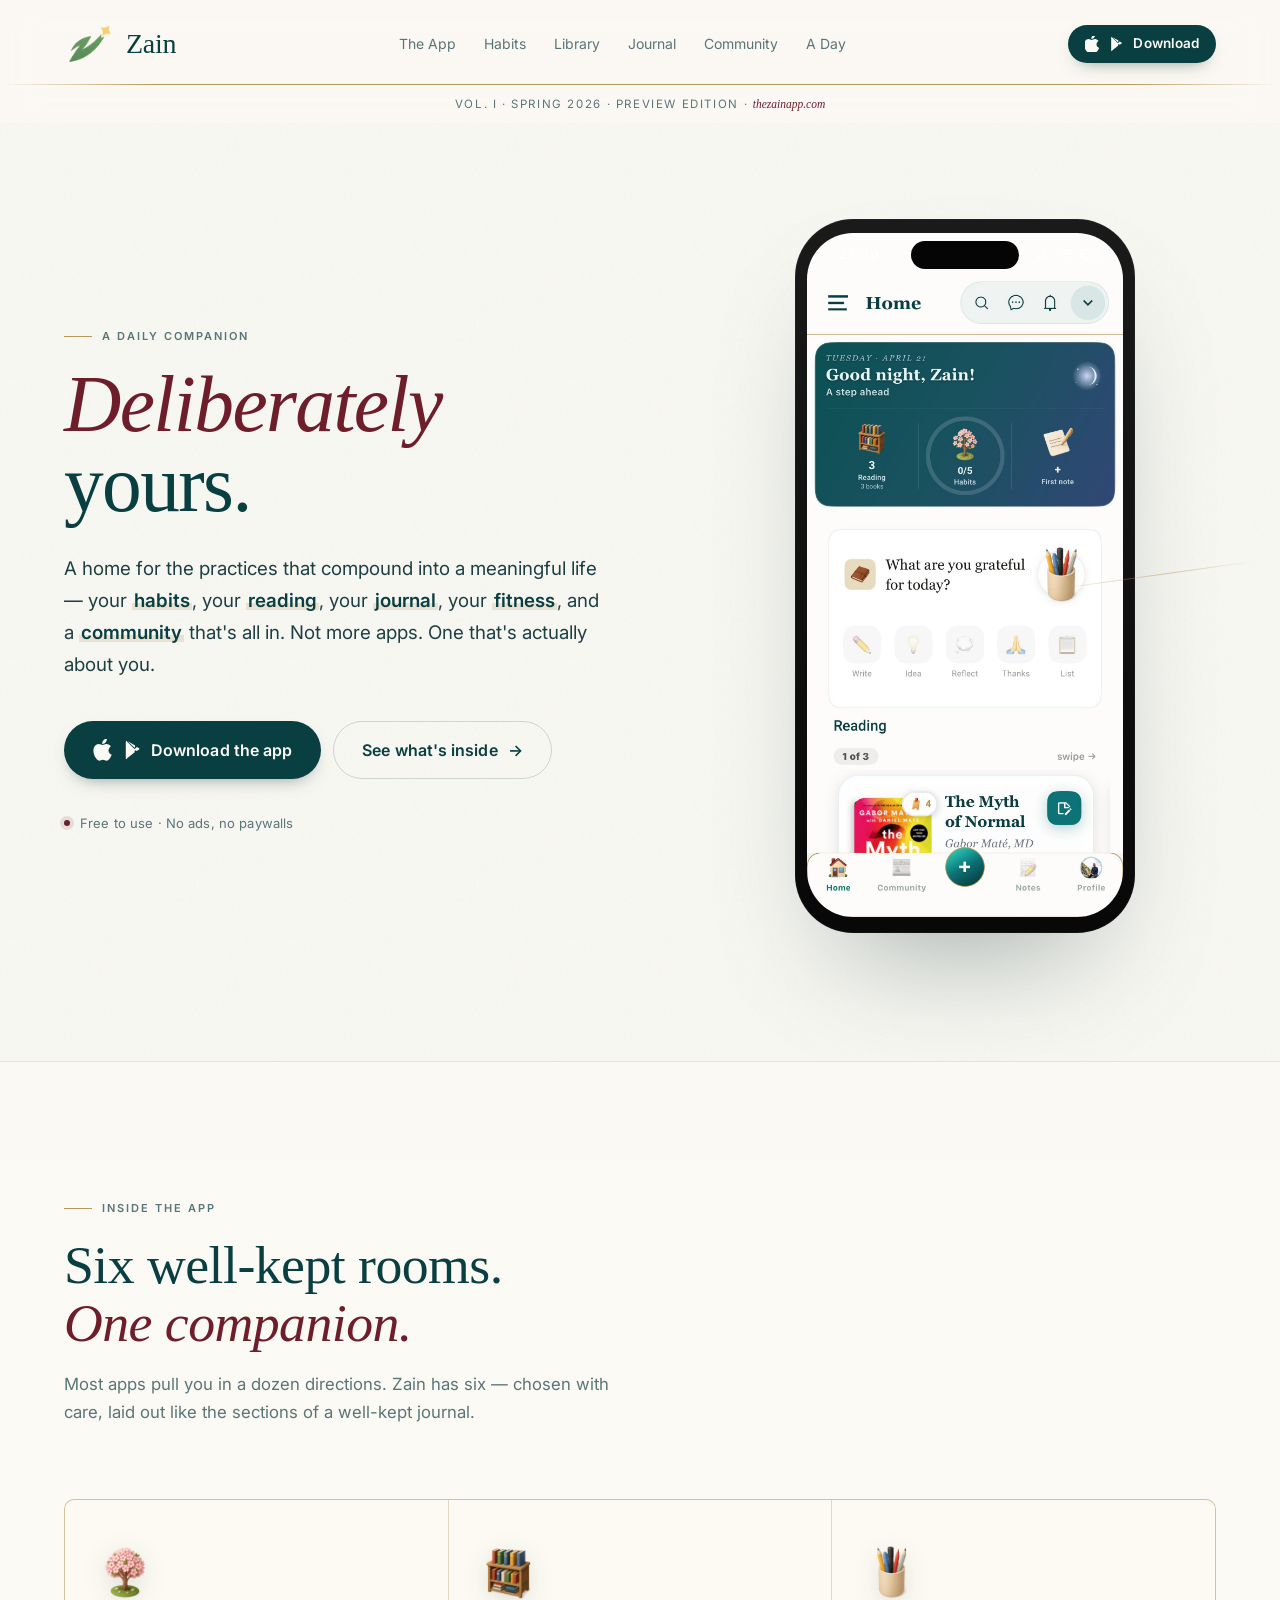
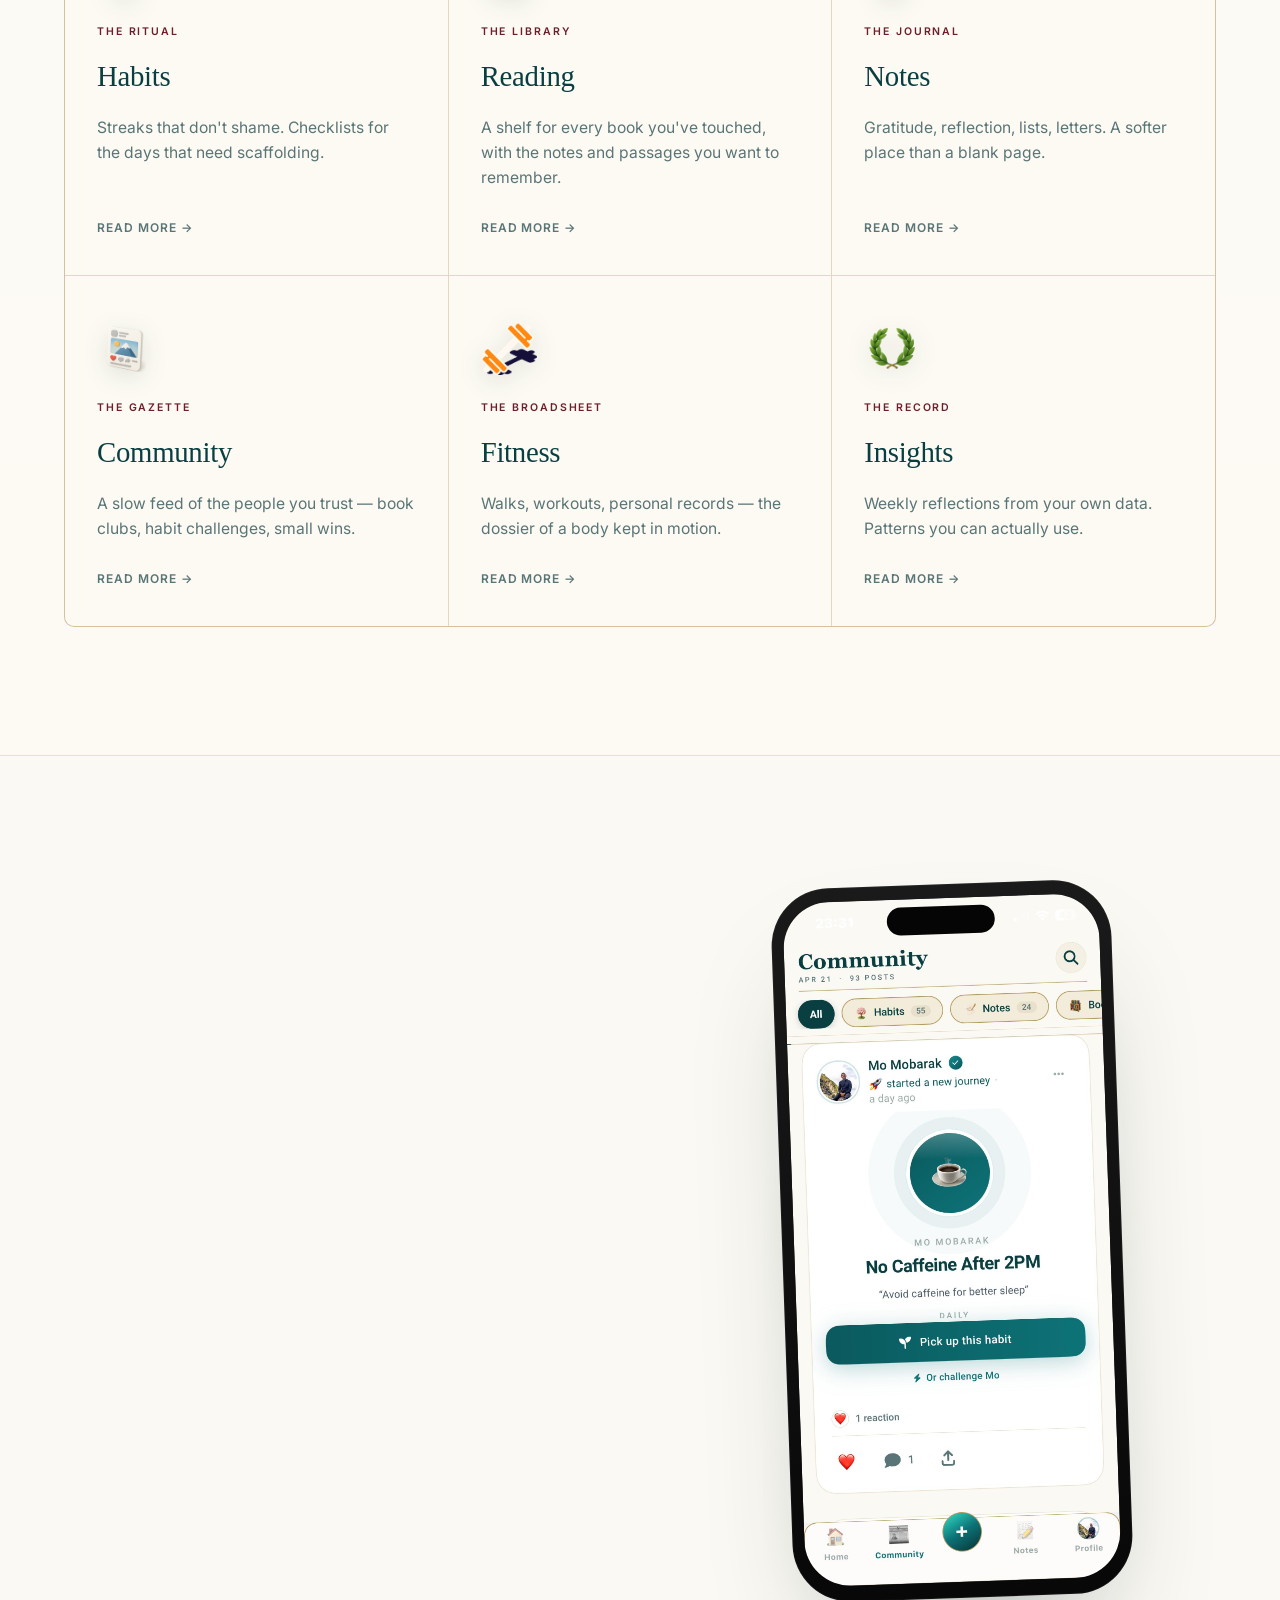
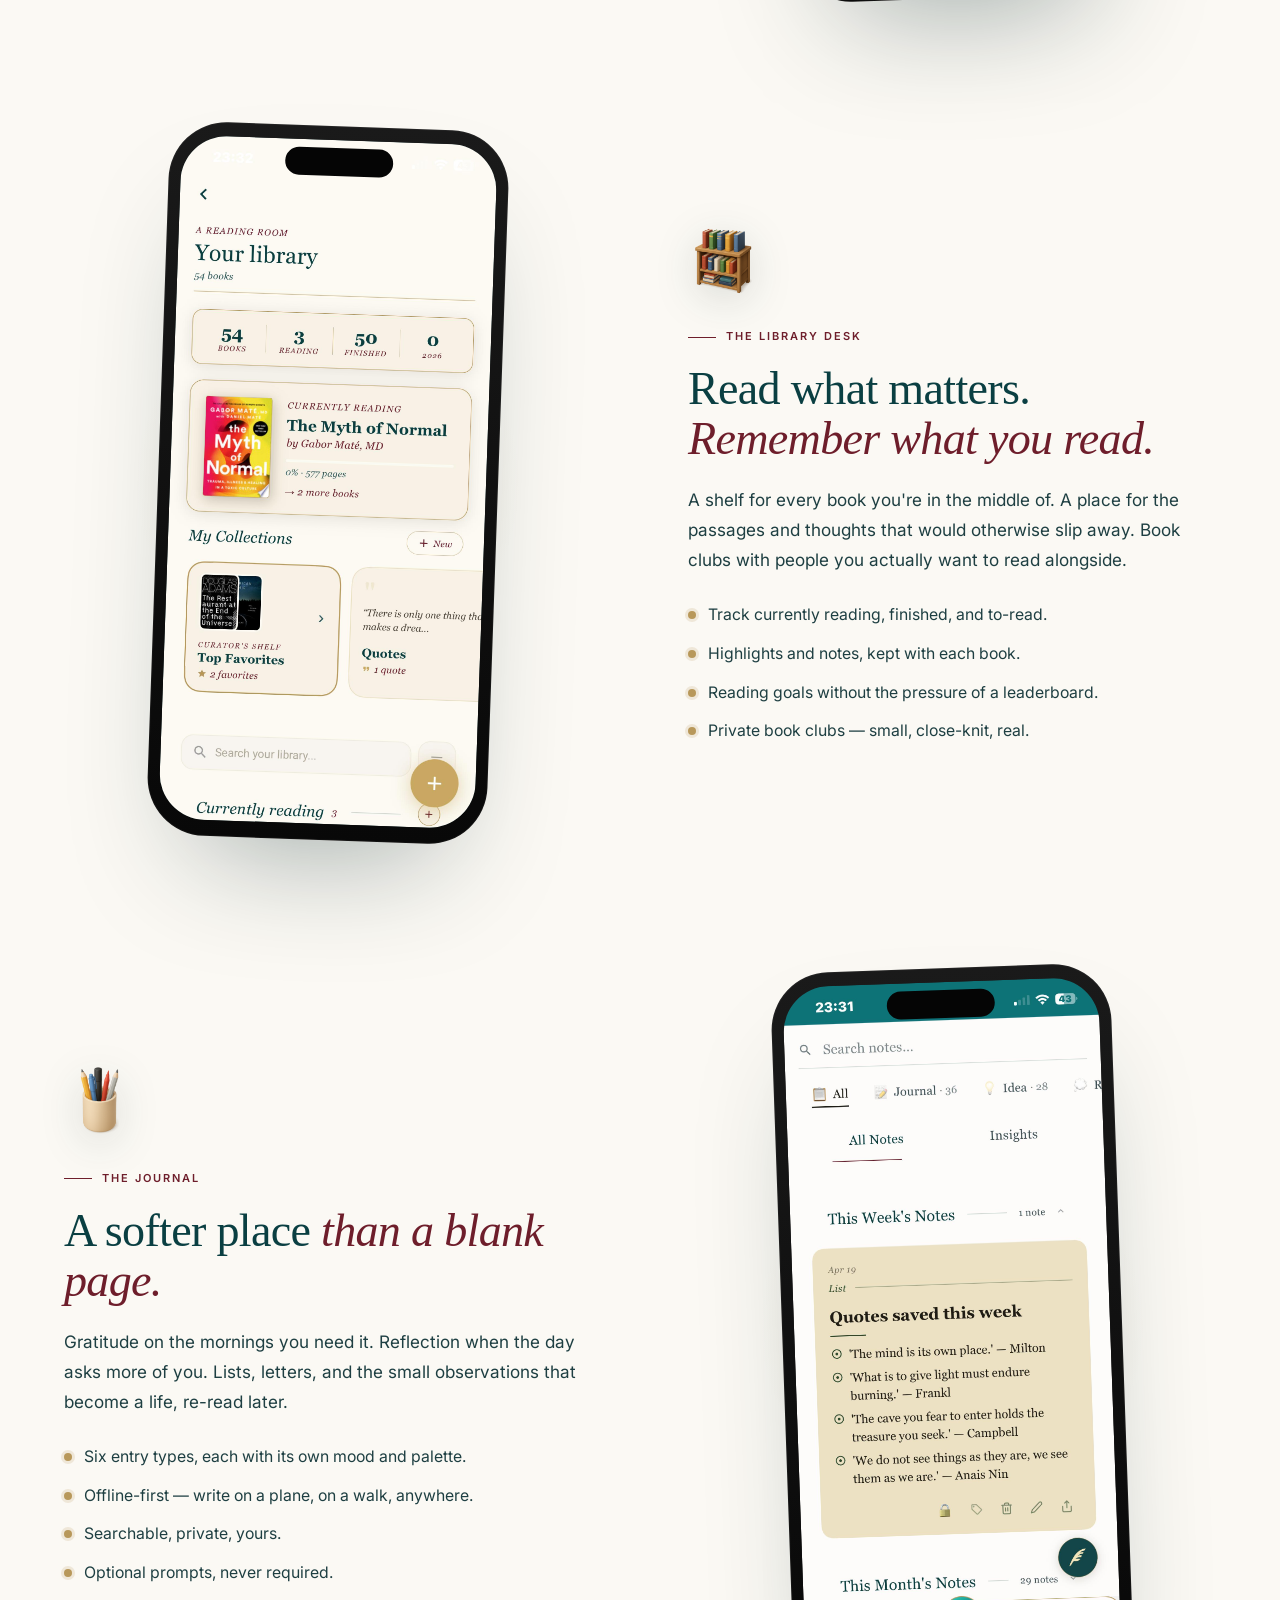
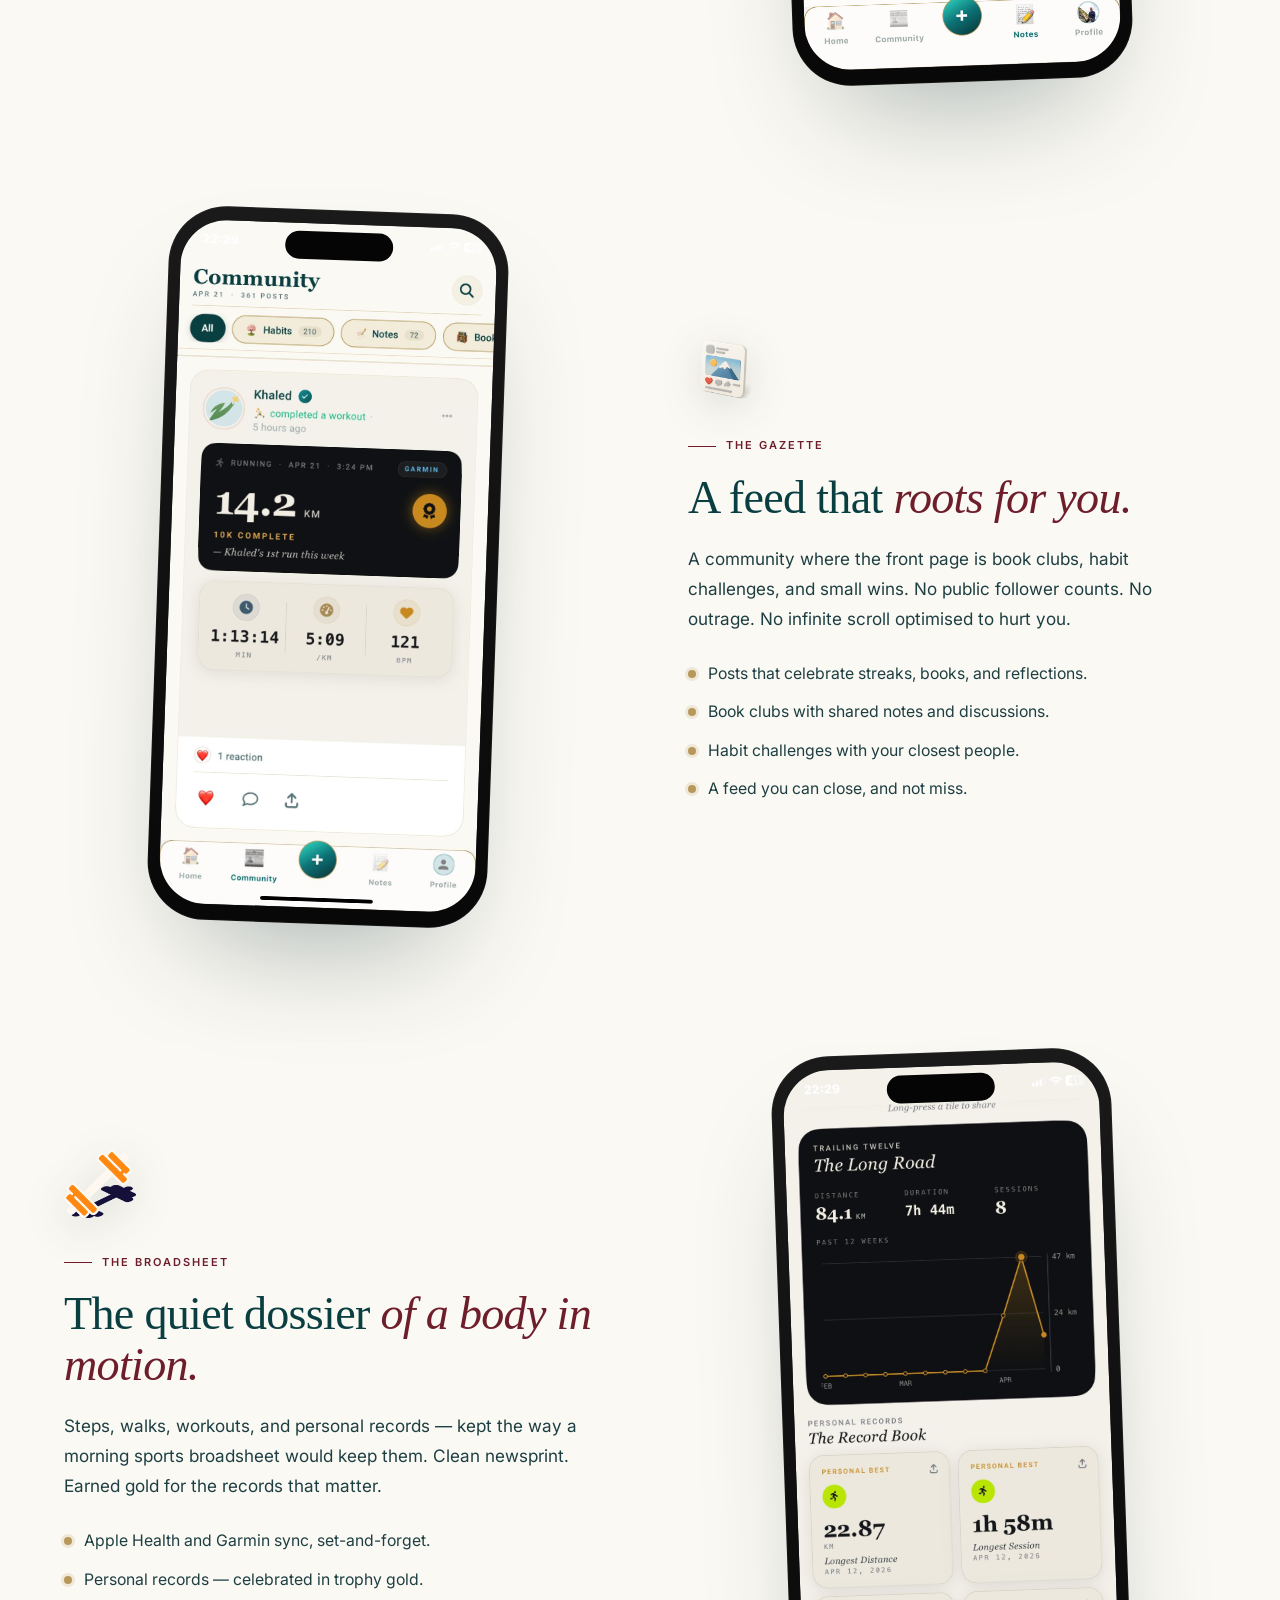
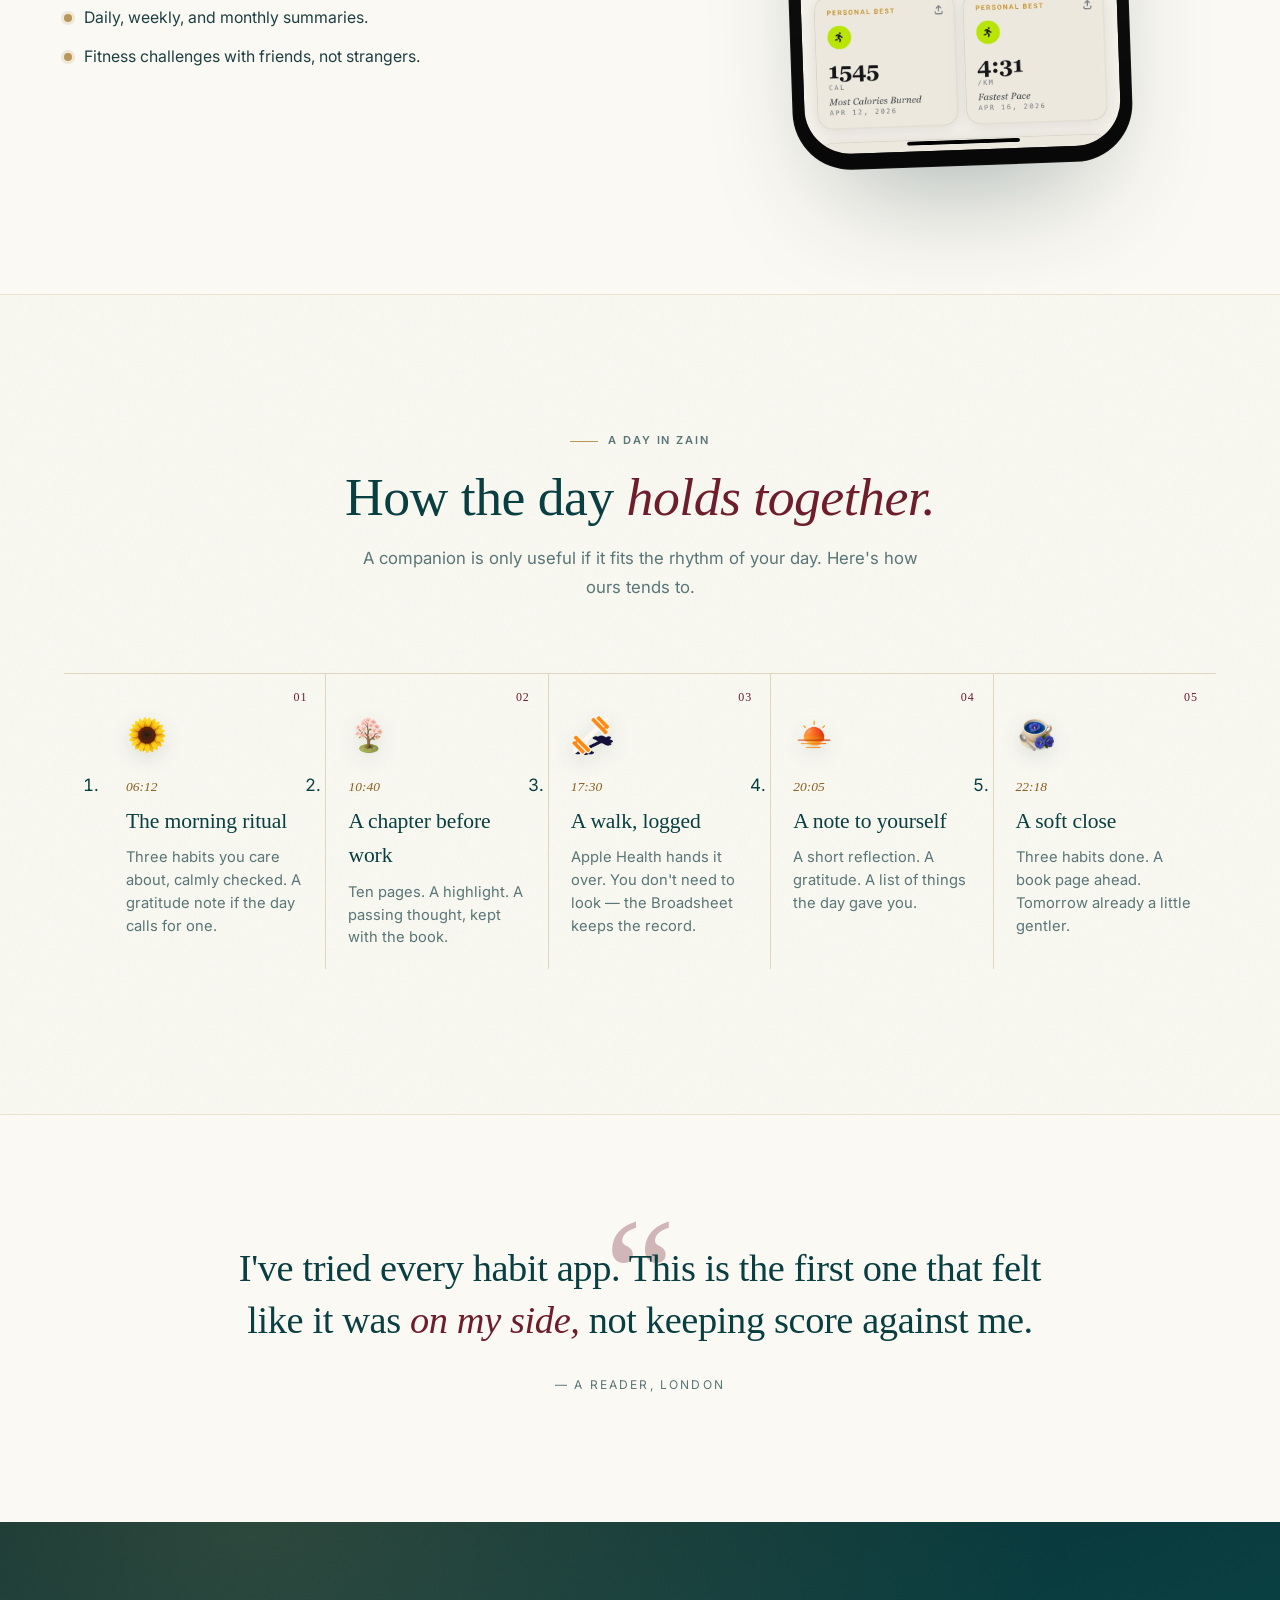
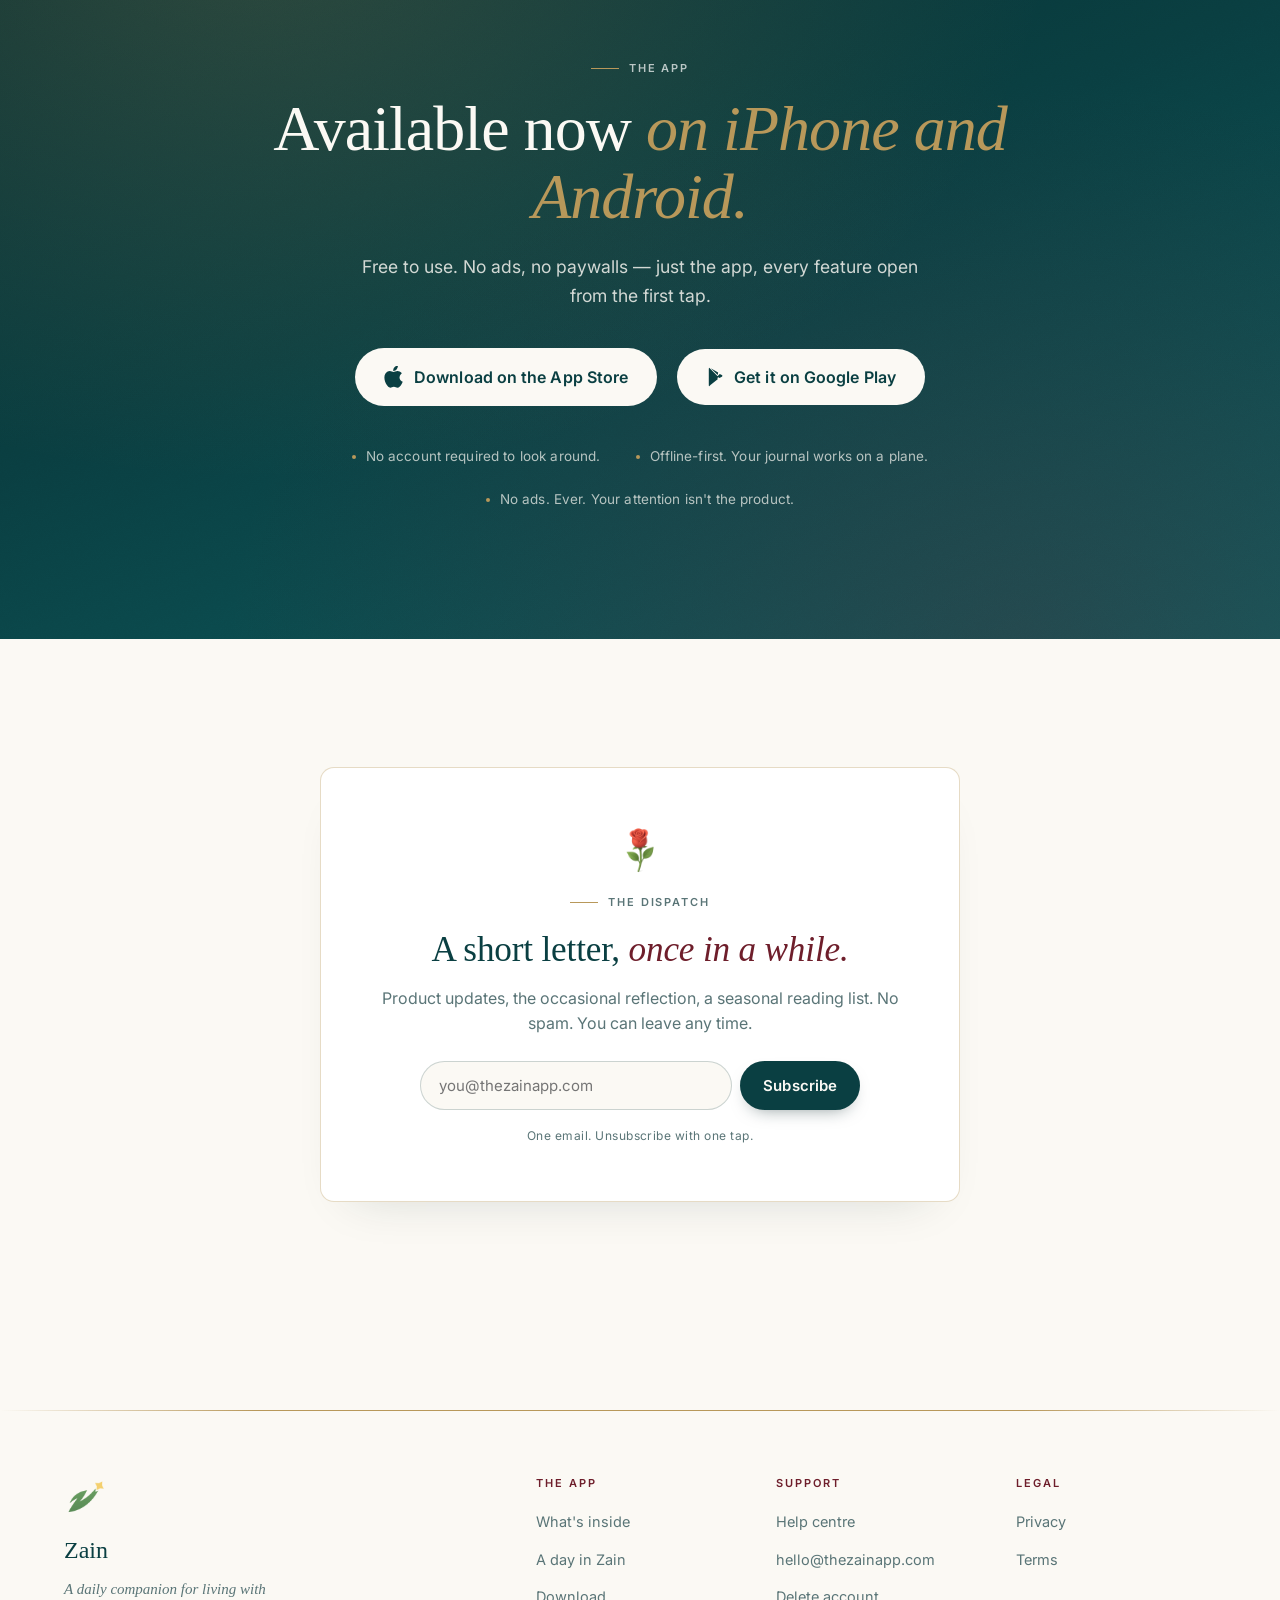
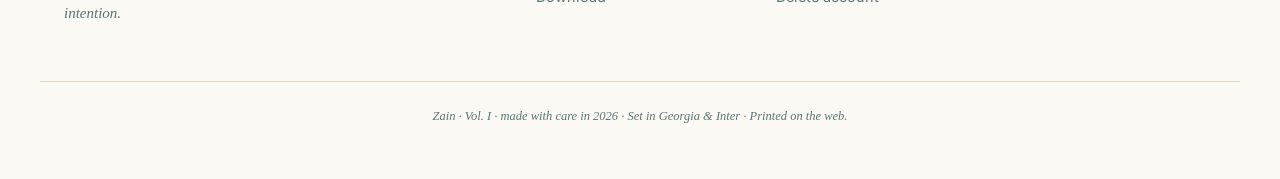
==== index.html @ 989d7330 "copy(website): sharpen hero to 'Deliberately yours', drop 'literary', reduce 'quiet' repetition Co-A" ====
<!doctype html>
<html lang="en">
<head>
<meta charset="utf-8" />
<meta name="viewport" content="width=device-width, initial-scale=1, viewport-fit=cover" />
<meta name="robots" content="index, follow" />
<meta name="theme-color" content="#FBF9F4" />

<title>Zain — A daily companion for living with intention</title>
<meta name="description" content="Zain is a home for the practices that compound into a meaningful life — habits, reading, journaling, fitness, and a community that's all in. Not more apps. One that's actually about you." />

<!-- Open Graph -->
<meta property="og:type" content="website" />
<meta property="og:title" content="Zain — A daily companion" />
<meta property="og:description" content="Habits, reading, journaling, fitness, and a community that's all in. A home for the practices that compound into a meaningful life — deliberately yours." />
<meta property="og:image" content="https://thezainapp.com/assets/brand/logo_with_name.png" />
<meta name="twitter:card" content="summary_large_image" />

<!-- Smart App Banner -->
<meta name="apple-itunes-app" content="app-id=6757399804" />

<!-- Favicon -->
<link rel="icon" type="image/png" href="assets/brand/logo.png" />
<link rel="apple-touch-icon" href="assets/brand/logo.png" />

<!-- Fonts: Georgia is system-resident (used for display); Inter for UI copy -->
<link rel="preconnect" href="https://fonts.googleapis.com" />
<link rel="preconnect" href="https://fonts.gstatic.com" crossorigin />
<link rel="stylesheet" href="https://fonts.googleapis.com/css2?family=Inter:wght@300;400;500;600;700&display=swap" />

<link rel="stylesheet" href="home.css" />
</head>

<body>

<!-- ─────────────────────────────────────────────────────────────
     MASTHEAD
     ───────────────────────────────────────────────────────────── -->
<header class="masthead" id="top">
  <div class="wrap masthead__inner">
    <a class="masthead__brand" href="#top" aria-label="Zain — home">
      <img src="assets/brand/logo.png" alt="" class="masthead__mark" />
      <span class="masthead__wordmark">Zain</span>
    </a>

    <nav class="masthead__nav" aria-label="Sections">
      <a href="#pillars">The App</a>
      <a href="#habits">Habits</a>
      <a href="#library">Library</a>
      <a href="#journal">Journal</a>
      <a href="#community">Community</a>
      <a href="#day">A Day</a>
    </nav>

    <a class="btn btn--small btn--primary" href="#download" data-track="nav-download">
      <svg aria-hidden="true" width="14" height="16" viewBox="0 0 14 16" fill="currentColor"><path d="M11.5 8.5c0-2.3 1.9-3.4 2-3.5-1.1-1.6-2.8-1.8-3.4-1.9-1.5-.1-2.8.8-3.5.8-.7 0-1.8-.8-3-.8-1.5 0-2.9.9-3.7 2.3-1.6 2.7-.4 6.8 1.1 9 .8 1.1 1.7 2.3 2.9 2.3 1.2 0 1.6-.7 3-.7s1.8.7 3 .7c1.3 0 2.1-1.1 2.9-2.2.9-1.3 1.3-2.5 1.3-2.6 0 0-2.5-.9-2.6-3.4zM9.2 1.6c.6-.8 1.1-1.9 1-3-1 0-2.1.7-2.8 1.5-.6.7-1.2 1.8-1 2.9 1.1.1 2.2-.6 2.8-1.4z"/></svg>
      <svg aria-hidden="true" width="14" height="16" viewBox="0 0 20 22" fill="currentColor"><path d="M3.6.6c-.3.3-.5.8-.5 1.3v18.2c0 .6.2 1 .5 1.3l10.2-10.4L3.6.6zm11.4 11.6l2.6-1.5c.9-.5.9-1.3 0-1.8l-2.3-1.3-2.8 2.8 2.5 1.8zm-2-3.3L5.3 1.2 13.5 6l-.5 2.9zm-.5 2.9L5.3 19.6 13 13.5l-.5-2.7z"/></svg>
      <span>Download</span>
    </a>
  </div>
  <div class="masthead__rule"></div>
  <p class="dateline wrap">Vol. I · Spring 2026 · Preview edition · <em>thezainapp.com</em></p>
</header>


<!-- ─────────────────────────────────────────────────────────────
     HERO
     ───────────────────────────────────────────────────────────── -->
<section class="hero">
  <div class="hero__grain" aria-hidden="true"></div>

  <div class="wrap hero__inner">
    <div class="hero__copy will-animate">
      <div class="kicker"><span class="kicker__line"></span>A daily companion</div>
      <h1 class="hero__title">
        <em>Deliberately</em> <br class="br-mobile" />yours.
      </h1>
      <p class="hero__lede">
        A home for the practices that compound into a meaningful life — your
        <strong>habits</strong>, your <strong>reading</strong>,
        your <strong>journal</strong>, your <strong>fitness</strong>, and a
        <strong>community</strong> that's all in. Not more apps. One that's
        actually about you.
      </p>

      <div class="hero__cta">
        <a class="btn btn--primary btn--lg" href="#download" data-track="hero-download">
          <svg aria-hidden="true" width="20" height="22" viewBox="-1 -1 16 18" fill="currentColor"><path d="M11.5 8.5c0-2.3 1.9-3.4 2-3.5-1.1-1.6-2.8-1.8-3.4-1.9-1.5-.1-2.8.8-3.5.8-.7 0-1.8-.8-3-.8-1.5 0-2.9.9-3.7 2.3-1.6 2.7-.4 6.8 1.1 9 .8 1.1 1.7 2.3 2.9 2.3 1.2 0 1.6-.7 3-.7s1.8.7 3 .7c1.3 0 2.1-1.1 2.9-2.2.9-1.3 1.3-2.5 1.3-2.6 0 0-2.5-.9-2.6-3.4zM9.2 1.6c.6-.8 1.1-1.9 1-3-1 0-2.1.7-2.8 1.5-.6.7-1.2 1.8-1 2.9 1.1.1 2.2-.6 2.8-1.4z"/></svg>
          <svg aria-hidden="true" width="18" height="20" viewBox="0 0 20 22" fill="currentColor"><path d="M3.6.6c-.3.3-.5.8-.5 1.3v18.2c0 .6.2 1 .5 1.3l10.2-10.4L3.6.6zm11.4 11.6l2.6-1.5c.9-.5.9-1.3 0-1.8l-2.3-1.3-2.8 2.8 2.5 1.8zm-2-3.3L5.3 1.2 13.5 6l-.5 2.9zm-.5 2.9L5.3 19.6 13 13.5l-.5-2.7z"/></svg>
          <span>Download the app</span>
        </a>
        <a class="btn btn--ghost btn--lg" href="#pillars">
          See what's inside
          <span aria-hidden="true" class="btn__arrow">→</span>
        </a>
      </div>

      <p class="hero__meta">
        <span class="hero__meta-dot" aria-hidden="true"></span>
        Free to use · No ads, no paywalls
      </p>
    </div>

    <div class="hero__art will-animate">
      <!-- Device frame -->
      <div class="device">
        <div class="device__notch" aria-hidden="true"></div>
        <img class="device__screen" src="assets/screenshots/home.jpg" alt="The Zain home screen at night — today's habits, reading, and a gentle prompt to reflect." />
      </div>

      <!-- Gold foil rule anchor -->
      <div class="hero__foilrule" aria-hidden="true"></div>
    </div>
  </div>
</section>


<!-- ─────────────────────────────────────────────────────────────
     SIX PILLARS — the sections of the app
     ───────────────────────────────────────────────────────────── -->
<section class="pillars" id="pillars">
  <div class="wrap">
    <header class="section-head will-animate">
      <div class="kicker"><span class="kicker__line"></span>Inside the app</div>
      <h2 class="section-head__title">
        Six well-kept rooms.<br />
        <em>One companion.</em>
      </h2>
      <p class="section-head__lede">
        Most apps pull you in a dozen directions. Zain has six — chosen with
        care, laid out like the sections of a well-kept journal.
      </p>
    </header>

    <div class="pillars__grid">
      <a class="pillar will-animate" href="#habits">
        <img class="pillar__icon" src="assets/icons/habits.png" alt="" />
        <span class="pillar__kicker">The Ritual</span>
        <h3 class="pillar__title">Habits</h3>
        <p class="pillar__body">Streaks that don't shame. Checklists for the days that need scaffolding.</p>
        <span class="pillar__read">Read more →</span>
      </a>

      <a class="pillar will-animate" href="#library">
        <img class="pillar__icon" src="assets/icons/library.png" alt="" />
        <span class="pillar__kicker">The Library</span>
        <h3 class="pillar__title">Reading</h3>
        <p class="pillar__body">A shelf for every book you've touched, with the notes and passages you want to remember.</p>
        <span class="pillar__read">Read more →</span>
      </a>

      <a class="pillar will-animate" href="#journal">
        <img class="pillar__icon" src="assets/icons/journal.png" alt="" />
        <span class="pillar__kicker">The Journal</span>
        <h3 class="pillar__title">Notes</h3>
        <p class="pillar__body">Gratitude, reflection, lists, letters. A softer place than a blank page.</p>
        <span class="pillar__read">Read more →</span>
      </a>

      <a class="pillar will-animate" href="#community">
        <img class="pillar__icon" src="assets/icons/community.png" alt="" />
        <span class="pillar__kicker">The Gazette</span>
        <h3 class="pillar__title">Community</h3>
        <p class="pillar__body">A slow feed of the people you trust — book clubs, habit challenges, small wins.</p>
        <span class="pillar__read">Read more →</span>
      </a>

      <a class="pillar will-animate" href="#fitness">
        <img class="pillar__icon" src="assets/icons/fitness.png" alt="" />
        <span class="pillar__kicker">The Broadsheet</span>
        <h3 class="pillar__title">Fitness</h3>
        <p class="pillar__body">Walks, workouts, personal records — the dossier of a body kept in motion.</p>
        <span class="pillar__read">Read more →</span>
      </a>

      <a class="pillar will-animate" href="#insights">
        <img class="pillar__icon" src="assets/icons/insights.png" alt="" />
        <span class="pillar__kicker">The Record</span>
        <h3 class="pillar__title">Insights</h3>
        <p class="pillar__body">Weekly reflections from your own data. Patterns you can actually use.</p>
        <span class="pillar__read">Read more →</span>
      </a>
    </div>
  </div>
</section>


<!-- ─────────────────────────────────────────────────────────────
     FEATURE: HABITS
     ───────────────────────────────────────────────────────────── -->
<section class="feature" id="habits">
  <div class="wrap feature__inner">
    <div class="feature__copy will-animate">
      <img class="feature__glyph" src="assets/icons/habits.png" alt="" />
      <div class="kicker kicker--oxblood"><span class="kicker__line"></span>The Ritual Column</div>
      <h2 class="feature__title">Build routines <em>that actually hold.</em></h2>
      <p class="feature__lede">
        A habit tracker shouldn't make you feel bad on the day you skip. Zain
        is built around streaks you <em>earn</em> and checklists that support
        you when the day gets complicated.
      </p>
      <ul class="feature__list">
        <li><span class="feature__li-dot"></span>Daily, weekly, and checklist habits — with their own rhythm.</li>
        <li><span class="feature__li-dot"></span>Streak calendars that celebrate, not shame.</li>
        <li><span class="feature__li-dot"></span>Challenges with friends — one small thing, done together.</li>
        <li><span class="feature__li-dot"></span>Gentle reminders — never nagging, never noisy.</li>
      </ul>
    </div>

    <div class="feature__art will-animate">
      <div class="device device--tilt-left">
        <div class="device__notch" aria-hidden="true"></div>
        <img class="device__screen" src="assets/screenshots/habits-marketplace.jpg" alt="A habit challenge in the Zain community — pick it up yourself, or challenge a friend." />
      </div>
    </div>
  </div>
</section>


<!-- ─────────────────────────────────────────────────────────────
     FEATURE: LIBRARY
     ───────────────────────────────────────────────────────────── -->
<section class="feature feature--reverse" id="library">
  <div class="wrap feature__inner">
    <div class="feature__copy will-animate">
      <img class="feature__glyph" src="assets/icons/library.png" alt="" />
      <div class="kicker kicker--oxblood"><span class="kicker__line"></span>The Library Desk</div>
      <h2 class="feature__title">Read what matters. <em>Remember what you read.</em></h2>
      <p class="feature__lede">
        A shelf for every book you're in the middle of. A place for the
        passages and thoughts that would otherwise slip away. Book clubs with
        people you actually want to read alongside.
      </p>
      <ul class="feature__list">
        <li><span class="feature__li-dot"></span>Track currently reading, finished, and to-read.</li>
        <li><span class="feature__li-dot"></span>Highlights and notes, kept with each book.</li>
        <li><span class="feature__li-dot"></span>Reading goals without the pressure of a leaderboard.</li>
        <li><span class="feature__li-dot"></span>Private book clubs — small, close-knit, real.</li>
      </ul>
    </div>

    <div class="feature__art will-animate">
      <div class="device device--tilt-right">
        <div class="device__notch" aria-hidden="true"></div>
        <img class="device__screen" src="assets/screenshots/library.jpg" alt="A Reading Room — 54 books, currently reading, and curated collections." />
      </div>
    </div>
  </div>
</section>


<!-- ─────────────────────────────────────────────────────────────
     FEATURE: JOURNAL
     ───────────────────────────────────────────────────────────── -->
<section class="feature" id="journal">
  <div class="wrap feature__inner">
    <div class="feature__copy will-animate">
      <img class="feature__glyph" src="assets/icons/journal.png" alt="" />
      <div class="kicker kicker--oxblood"><span class="kicker__line"></span>The Journal</div>
      <h2 class="feature__title">A softer place <em>than a blank page.</em></h2>
      <p class="feature__lede">
        Gratitude on the mornings you need it. Reflection when the day asks
        more of you. Lists, letters, and the small observations that become a
        life, re-read later.
      </p>
      <ul class="feature__list">
        <li><span class="feature__li-dot"></span>Six entry types, each with its own mood and palette.</li>
        <li><span class="feature__li-dot"></span>Offline-first — write on a plane, on a walk, anywhere.</li>
        <li><span class="feature__li-dot"></span>Searchable, private, yours.</li>
        <li><span class="feature__li-dot"></span>Optional prompts, never required.</li>
      </ul>
    </div>

    <div class="feature__art will-animate">
      <div class="device device--tilt-left">
        <div class="device__notch" aria-hidden="true"></div>
        <img class="device__screen" src="assets/screenshots/journal.jpg" alt="This week in the journal — quotes saved across the week, softly shelved." />
      </div>
    </div>
  </div>
</section>


<!-- ─────────────────────────────────────────────────────────────
     FEATURE: COMMUNITY
     ───────────────────────────────────────────────────────────── -->
<section class="feature feature--reverse" id="community">
  <div class="wrap feature__inner">
    <div class="feature__copy will-animate">
      <img class="feature__glyph" src="assets/icons/community.png" alt="" />
      <div class="kicker kicker--oxblood"><span class="kicker__line"></span>The Gazette</div>
      <h2 class="feature__title">A feed that <em>roots for you.</em></h2>
      <p class="feature__lede">
        A community where the front page is book clubs, habit challenges, and
        small wins. No public follower counts. No outrage. No infinite scroll
        optimised to hurt you.
      </p>
      <ul class="feature__list">
        <li><span class="feature__li-dot"></span>Posts that celebrate streaks, books, and reflections.</li>
        <li><span class="feature__li-dot"></span>Book clubs with shared notes and discussions.</li>
        <li><span class="feature__li-dot"></span>Habit challenges with your closest people.</li>
        <li><span class="feature__li-dot"></span>A feed you can close, and not miss.</li>
      </ul>
    </div>

    <div class="feature__art will-animate">
      <div class="device device--tilt-right">
        <div class="device__notch" aria-hidden="true"></div>
        <img class="device__screen" src="assets/screenshots/community.jpg" alt="The community feed — a friend's run, a 10K completed, cheers from people who care." />
      </div>
    </div>
  </div>
</section>


<!-- ─────────────────────────────────────────────────────────────
     FEATURE: FITNESS
     ───────────────────────────────────────────────────────────── -->
<section class="feature" id="fitness">
  <div class="wrap feature__inner">
    <div class="feature__copy will-animate">
      <img class="feature__glyph" src="assets/icons/fitness.png" alt="" />
      <div class="kicker kicker--oxblood"><span class="kicker__line"></span>The Broadsheet</div>
      <h2 class="feature__title">The quiet dossier <em>of a body in motion.</em></h2>
      <p class="feature__lede">
        Steps, walks, workouts, and personal records — kept the way a morning
        sports broadsheet would keep them. Clean newsprint. Earned gold for
        the records that matter.
      </p>
      <ul class="feature__list">
        <li><span class="feature__li-dot"></span>Apple Health and Garmin sync, set-and-forget.</li>
        <li><span class="feature__li-dot"></span>Personal records — celebrated in trophy gold.</li>
        <li><span class="feature__li-dot"></span>Daily, weekly, and monthly summaries.</li>
        <li><span class="feature__li-dot"></span>Fitness challenges with friends, not strangers.</li>
      </ul>
    </div>

    <div class="feature__art will-animate">
      <div class="device device--tilt-left">
        <div class="device__notch" aria-hidden="true"></div>
        <img class="device__screen" src="assets/screenshots/fitness-dashboard.jpg" alt="The fitness dashboard — trailing twelve weeks, the record book, and earned personal bests." />
      </div>
    </div>
  </div>
</section>


<!-- ─────────────────────────────────────────────────────────────
     A DAY IN ZAIN
     ───────────────────────────────────────────────────────────── -->
<section class="day" id="day">
  <div class="day__grain" aria-hidden="true"></div>
  <div class="wrap">
    <header class="section-head section-head--centered will-animate">
      <div class="kicker"><span class="kicker__line"></span>A day in Zain</div>
      <h2 class="section-head__title">How the day <em>holds together.</em></h2>
      <p class="section-head__lede">
        A companion is only useful if it fits the rhythm of your day. Here's
        how ours tends to.
      </p>
    </header>

    <ol class="timeline">
      <li class="timeline__entry will-animate">
        <img class="timeline__icon" src="assets/icons/morning.png" alt="" />
        <time class="timeline__time">06:12</time>
        <h3 class="timeline__title">The morning ritual</h3>
        <p class="timeline__body">Three habits you care about, calmly checked. A gratitude note if the day calls for one.</p>
      </li>
      <li class="timeline__entry will-animate">
        <img class="timeline__icon" src="assets/icons/smallTree.png" alt="" />
        <time class="timeline__time">10:40</time>
        <h3 class="timeline__title">A chapter before work</h3>
        <p class="timeline__body">Ten pages. A highlight. A passing thought, kept with the book.</p>
      </li>
      <li class="timeline__entry will-animate">
        <img class="timeline__icon" src="assets/icons/fitness.png" alt="" />
        <time class="timeline__time">17:30</time>
        <h3 class="timeline__title">A walk, logged</h3>
        <p class="timeline__body">Apple Health hands it over. You don't need to look — the Broadsheet keeps the record.</p>
      </li>
      <li class="timeline__entry will-animate">
        <img class="timeline__icon" src="assets/icons/sunset.png" alt="" />
        <time class="timeline__time">20:05</time>
        <h3 class="timeline__title">A note to yourself</h3>
        <p class="timeline__body">A short reflection. A gratitude. A list of things the day gave you.</p>
      </li>
      <li class="timeline__entry will-animate">
        <img class="timeline__icon" src="assets/icons/night.png" alt="" />
        <time class="timeline__time">22:18</time>
        <h3 class="timeline__title">A soft close</h3>
        <p class="timeline__body">Three habits done. A book page ahead. Tomorrow already a little gentler.</p>
      </li>
    </ol>
  </div>
</section>


<!-- ─────────────────────────────────────────────────────────────
     PULL QUOTE
     ───────────────────────────────────────────────────────────── -->
<section class="pullquote">
  <div class="wrap pullquote__inner will-animate">
    <div class="pullquote__mark" aria-hidden="true">&ldquo;</div>
    <p class="pullquote__body">
      I've tried every habit app. This is the first one that felt like it was
      <em>on my side,</em> not keeping score against me.
    </p>
    <p class="pullquote__cite">— A reader, London</p>
  </div>
</section>


<!-- ─────────────────────────────────────────────────────────────
     DOWNLOAD
     ───────────────────────────────────────────────────────────── -->
<section class="download" id="download">
  <div class="download__grain" aria-hidden="true"></div>
  <div class="wrap download__inner">
    <div class="will-animate">
      <div class="kicker kicker--light"><span class="kicker__line"></span>The App</div>
      <h2 class="download__title">
        Available now <em>on iPhone and Android.</em>
      </h2>
      <p class="download__lede">
        Free to use. No ads, no paywalls — just the app, every feature open
        from the first tap.
      </p>

      <div class="download__cta">
        <a class="btn btn--lg btn--light" href="https://apps.apple.com/app/id6757399804" data-track="download-appstore">
          <svg aria-hidden="true" width="20" height="22" viewBox="-1 -1 16 18" fill="currentColor"><path d="M11.5 8.5c0-2.3 1.9-3.4 2-3.5-1.1-1.6-2.8-1.8-3.4-1.9-1.5-.1-2.8.8-3.5.8-.7 0-1.8-.8-3-.8-1.5 0-2.9.9-3.7 2.3-1.6 2.7-.4 6.8 1.1 9 .8 1.1 1.7 2.3 2.9 2.3 1.2 0 1.6-.7 3-.7s1.8.7 3 .7c1.3 0 2.1-1.1 2.9-2.2.9-1.3 1.3-2.5 1.3-2.6 0 0-2.5-.9-2.6-3.4zM9.2 1.6c.6-.8 1.1-1.9 1-3-1 0-2.1.7-2.8 1.5-.6.7-1.2 1.8-1 2.9 1.1.1 2.2-.6 2.8-1.4z"/></svg>
          <span>Download on the App Store</span>
        </a>
        <a class="btn btn--lg btn--light" href="https://play.google.com/store/apps/details?id=com.zainapp" data-track="download-playstore">
          <svg aria-hidden="true" width="18" height="20" viewBox="0 0 20 22" fill="currentColor"><path d="M3.6.6c-.3.3-.5.8-.5 1.3v18.2c0 .6.2 1 .5 1.3l10.2-10.4L3.6.6zm11.4 11.6l2.6-1.5c.9-.5.9-1.3 0-1.8l-2.3-1.3-2.8 2.8 2.5 1.8zm-2-3.3L5.3 1.2 13.5 6l-.5 2.9zm-.5 2.9L5.3 19.6 13 13.5l-.5-2.7z"/></svg>
          <span>Get it on Google Play</span>
        </a>
      </div>

      <ul class="download__bullets">
        <li>No account required to look around.</li>
        <li>Offline-first. Your journal works on a plane.</li>
        <li>No ads. Ever. Your attention isn't the product.</li>
      </ul>
    </div>
  </div>
</section>


<!-- ─────────────────────────────────────────────────────────────
     UPDATES / WAITLIST
     ───────────────────────────────────────────────────────────── -->
<section class="updates">
  <div class="wrap">
    <div class="updates__card will-animate">
      <img class="updates__rose" src="assets/icons/rose.png" alt="" />
      <div class="kicker"><span class="kicker__line"></span>The Dispatch</div>
      <h3 class="updates__title">A short letter, <em>once in a while.</em></h3>
      <p class="updates__lede">
        Product updates, the occasional reflection, a seasonal reading list.
        No spam. You can leave any time.
      </p>
      <form id="waitlistForm" class="updates__form" novalidate>
        <label for="waitlistEmail" class="sr-only">Your email</label>
        <input id="waitlistEmail" name="email" type="email" required autocomplete="email" placeholder="you@thezainapp.com" />
        <button type="submit" class="btn btn--primary">Subscribe</button>
      </form>
      <p id="waitlistSuccess" class="updates__success" hidden>On the list. We'll write when we have something worth saying.</p>
      <p class="updates__fine">One email. Unsubscribe with one tap.</p>
    </div>
  </div>
</section>


<!-- ─────────────────────────────────────────────────────────────
     FOOTER / COLOPHON
     ───────────────────────────────────────────────────────────── -->
<footer class="footer">
  <div class="footer__rule"></div>
  <div class="wrap footer__inner">
    <div class="footer__brand">
      <img class="footer__mark" src="assets/brand/logo.png" alt="" />
      <p class="footer__wordmark">Zain</p>
      <p class="footer__tagline">A daily companion for living with intention.</p>
    </div>

    <nav class="footer__nav" aria-label="Footer">
      <div>
        <h4>The App</h4>
        <ul>
          <li><a href="#pillars">What's inside</a></li>
          <li><a href="#day">A day in Zain</a></li>
          <li><a href="#download">Download</a></li>
        </ul>
      </div>
      <div>
        <h4>Support</h4>
        <ul>
          <li><a href="../support.html">Help centre</a></li>
          <li><a href="mailto:hello@thezainapp.com">hello@thezainapp.com</a></li>
          <li><a href="../delete-account.html">Delete account</a></li>
        </ul>
      </div>
      <div>
        <h4>Legal</h4>
        <ul>
          <li><a href="../privacy.html">Privacy</a></li>
          <li><a href="../terms.html">Terms</a></li>
        </ul>
      </div>
    </nav>
  </div>

  <p class="colophon wrap">
    Zain · Vol. I · made with care in 2026 · Set in Georgia &amp; Inter · Printed on the web.
  </p>
</footer>


<!-- Sticky download bar (appears after hero) -->
<div class="sticky-cta" id="stickyCta" aria-hidden="true">
  <div class="wrap sticky-cta__inner">
    <span class="sticky-cta__copy">Zain · A daily companion</span>
    <a class="btn btn--primary btn--small" href="#download" data-track="sticky-download">
      <svg aria-hidden="true" width="14" height="16" viewBox="0 0 14 16" fill="currentColor"><path d="M11.5 8.5c0-2.3 1.9-3.4 2-3.5-1.1-1.6-2.8-1.8-3.4-1.9-1.5-.1-2.8.8-3.5.8-.7 0-1.8-.8-3-.8-1.5 0-2.9.9-3.7 2.3-1.6 2.7-.4 6.8 1.1 9 .8 1.1 1.7 2.3 2.9 2.3 1.2 0 1.6-.7 3-.7s1.8.7 3 .7c1.3 0 2.1-1.1 2.9-2.2.9-1.3 1.3-2.5 1.3-2.6 0 0-2.5-.9-2.6-3.4zM9.2 1.6c.6-.8 1.1-1.9 1-3-1 0-2.1.7-2.8 1.5-.6.7-1.2 1.8-1 2.9 1.1.1 2.2-.6 2.8-1.4z"/></svg>
      <svg aria-hidden="true" width="14" height="16" viewBox="0 0 20 22" fill="currentColor"><path d="M3.6.6c-.3.3-.5.8-.5 1.3v18.2c0 .6.2 1 .5 1.3l10.2-10.4L3.6.6zm11.4 11.6l2.6-1.5c.9-.5.9-1.3 0-1.8l-2.3-1.3-2.8 2.8 2.5 1.8zm-2-3.3L5.3 1.2 13.5 6l-.5 2.9zm-.5 2.9L5.3 19.6 13 13.5l-.5-2.7z"/></svg>
      <span>Download</span>
    </a>
  </div>
</div>

<script src="home.js"></script>
</body>
</html>
---- home.css ----
/* ─────────────────────────────────────────────────────────────
   Zain · preview site · editorial-lite
   Palette, typography, and primitives pulled from the app's own
   Bookcloth / Dispatch theme tokens so the site and the product
   speak the same language.
   ───────────────────────────────────────────────────────────── */

:root {
  /* ── Palette ─────────────────────────────────────────── */
  --paper:        #FBF9F4;  /* Dispatch paper */
  --paper-warm:   #FCFAF3;  /* Bookcloth paper */
  --card:         #FFFFFF;
  --card-warm:    #F7F2E5;  /* Bookcloth card */
  --ink:          #0A3F42;  /* Primary text — dark teal */
  --ink-soft:     #1E3F42;
  --ink-mute:     #5A7577;
  --sepia:        #8A5E1F;
  --oxblood:      #6E1E2B;  /* Accent */
  --oxblood-soft: #8A3641;
  --rule:         #B8985A;  /* Gold foil hairline */
  --rule-soft:    #D9C89A;
  --primary:      #0D7377;  /* Brand teal */
  --primary-dark: #0A5E61;
  --stage:        #0E2A2C;  /* Charcoal/stage for hero art ambient */
  --placeholder:  #9CABA9;

  /* ── Typography ──────────────────────────────────────── */
  --serif: Georgia, 'Times New Roman', Times, serif;
  --sans:  'Inter', -apple-system, BlinkMacSystemFont, 'Segoe UI', Helvetica, Arial, sans-serif;

  /* ── Spacing ─────────────────────────────────────────── */
  --wrap: 1200px;
  --gutter: 24px;
  --s-1: 0.5rem;
  --s-2: 1rem;
  --s-3: 1.5rem;
  --s-4: 2rem;
  --s-5: 3rem;
  --s-6: 4rem;
  --s-7: 6rem;
  --s-8: 8rem;

  /* ── Effects ─────────────────────────────────────────── */
  --shadow-soft: 0 24px 48px -32px rgba(14, 42, 44, .18);
  --shadow-device: 0 60px 120px -50px rgba(14, 42, 44, .38), 0 0 0 1px rgba(255,255,255,.04) inset;
  --radius-card: 14px;
  --radius-pill: 999px;
  --ease: cubic-bezier(.22, .61, .36, 1);
}

/* ───────────────────────────────── Reset ───────────────────────────────── */
*, *::before, *::after { box-sizing: border-box; }
html, body { margin: 0; padding: 0; }
html { scroll-behavior: smooth; -webkit-text-size-adjust: 100%; }
body {
  font-family: var(--sans);
  font-size: 17px;
  line-height: 1.6;
  color: var(--ink);
  background: var(--paper);
  -webkit-font-smoothing: antialiased;
  text-rendering: optimizeLegibility;
  overflow-x: hidden;
}
img { max-width: 100%; display: block; }
a { color: inherit; text-decoration: none; }
ul { list-style: none; padding: 0; margin: 0; }
button { font-family: inherit; cursor: pointer; }
em { font-style: italic; font-family: var(--serif); font-weight: 400; }

.sr-only {
  position: absolute; width: 1px; height: 1px;
  padding: 0; margin: -1px; overflow: hidden;
  clip: rect(0,0,0,0); white-space: nowrap; border: 0;
}

.wrap {
  width: 100%;
  max-width: var(--wrap);
  margin-left: auto;
  margin-right: auto;
  padding-left: var(--gutter);
  padding-right: var(--gutter);
}

/* ───────────────────────────────── Grain texture ───────────────────────────────── */
/* A subtle paper grain overlay we can drop in any section. */
.hero__grain,
.day__grain,
.download__grain {
  position: absolute; inset: 0;
  pointer-events: none;
  opacity: .06;
  mix-blend-mode: multiply;
  background-image: url("data:image/svg+xml;utf8,<svg xmlns='http://www.w3.org/2000/svg' width='140' height='140'><filter id='n'><feTurbulence type='fractalNoise' baseFrequency='0.9' numOctaves='2' stitchTiles='stitch'/><feColorMatrix values='0 0 0 0 0.04 0 0 0 0 0.25 0 0 0 0 0.26 0 0 0 0.8 0'/></filter><rect width='100%' height='100%' filter='url(%23n)'/></svg>");
}

/* ───────────────────────────────── Kicker (tracked uppercase) ───────────────────────────────── */
.kicker {
  display: inline-flex;
  align-items: center;
  gap: 10px;
  font-family: var(--sans);
  font-size: 11px;
  font-weight: 600;
  letter-spacing: .18em;
  text-transform: uppercase;
  color: var(--ink-mute);
  margin: 0 0 18px;
}
.kicker__line {
  width: 28px; height: 1px;
  background: var(--rule);
  display: inline-block;
}
.kicker--oxblood { color: var(--oxblood); }
.kicker--oxblood .kicker__line { background: var(--oxblood); }
.kicker--light { color: rgba(255,255,255,.7); }
.kicker--light .kicker__line { background: var(--rule); }

/* ───────────────────────────────── Section head ───────────────────────────────── */
.section-head { max-width: 760px; margin-bottom: 72px; }
.section-head--centered { margin-left: auto; margin-right: auto; text-align: center; }
.section-head__title {
  font-family: var(--serif);
  font-weight: 400;
  font-size: clamp(2.2rem, 4.2vw, 3.6rem);
  line-height: 1.08;
  letter-spacing: -0.01em;
  margin: 0 0 18px;
  color: var(--ink);
}
.section-head__title em { color: var(--oxblood); }
.section-head__lede {
  font-size: 1.05rem;
  line-height: 1.7;
  color: var(--ink-mute);
  max-width: 560px;
  margin: 0;
}
.section-head--centered .section-head__lede { margin: 0 auto; }

/* ───────────────────────────────── Buttons ───────────────────────────────── */
.btn {
  display: inline-flex;
  align-items: center;
  justify-content: center;
  gap: 10px;
  padding: 14px 22px;
  border-radius: var(--radius-pill);
  font-family: var(--sans);
  font-weight: 600;
  font-size: 15px;
  line-height: 1;
  letter-spacing: .005em;
  border: 1px solid transparent;
  transition: transform .3s var(--ease), box-shadow .3s var(--ease), background .3s var(--ease), color .3s var(--ease);
  white-space: nowrap;
}
.btn--small { padding: 10px 16px; font-size: 13.5px; }
.btn--lg { padding: 17px 28px; font-size: 16px; }

.btn--primary {
  background: var(--ink);
  color: var(--paper);
  box-shadow: 0 8px 18px -10px rgba(14, 42, 44, .55);
}
.btn--primary:hover {
  transform: translateY(-1px);
  box-shadow: 0 14px 28px -14px rgba(14, 42, 44, .65);
  background: #062F31;
}

.btn--ghost {
  background: transparent;
  color: var(--ink);
  border-color: rgba(10, 63, 66, .18);
}
.btn--ghost:hover {
  border-color: var(--ink);
  background: rgba(10, 63, 66, .04);
}

.btn--light {
  background: var(--paper);
  color: var(--ink);
}
.btn--light:hover {
  background: #fff;
  transform: translateY(-1px);
  box-shadow: 0 18px 40px -16px rgba(0,0,0,.4);
}

.btn__arrow {
  transition: transform .3s var(--ease);
}
.btn--ghost:hover .btn__arrow { transform: translateX(4px); }

/* ───────────────────────────────── Masthead ───────────────────────────────── */
.masthead {
  position: sticky;
  top: 0;
  z-index: 40;
  background: rgba(251, 249, 244, .86);
  backdrop-filter: saturate(140%) blur(18px);
  -webkit-backdrop-filter: saturate(140%) blur(18px);
  padding-top: 18px;
  padding-bottom: 10px;
}
.masthead__inner {
  display: flex;
  align-items: center;
  justify-content: space-between;
  gap: 24px;
}
.masthead__brand {
  display: inline-flex;
  align-items: center;
  gap: 10px;
}
.masthead__mark {
  width: 52px;
  height: 52px;
  object-fit: contain;
}
.masthead__wordmark {
  font-family: var(--serif);
  font-size: 28px;
  letter-spacing: -0.01em;
  color: var(--ink);
}
.masthead__nav {
  display: flex;
  gap: 28px;
  font-size: 14px;
  color: var(--ink-mute);
}
.masthead__nav a {
  position: relative;
  padding: 4px 0;
  transition: color .25s var(--ease);
}
.masthead__nav a::after {
  content: ''; position: absolute; left: 0; right: 0; bottom: -2px;
  height: 1px; background: var(--oxblood);
  transform: scaleX(0); transform-origin: left;
  transition: transform .3s var(--ease);
}
.masthead__nav a:hover { color: var(--ink); }
.masthead__nav a:hover::after { transform: scaleX(1); }

.masthead__rule {
  margin-top: 14px;
  height: 1px;
  background: linear-gradient(90deg,
    transparent 0, var(--rule) 12%, var(--rule) 88%, transparent 100%);
}
.dateline {
  margin: 10px auto 0;
  font-family: var(--sans);
  font-size: 11.5px;
  letter-spacing: .14em;
  text-transform: uppercase;
  color: var(--ink-mute);
  text-align: center;
}
.dateline em {
  color: var(--oxblood);
  font-style: italic;
  font-family: var(--serif);
  text-transform: none;
  letter-spacing: 0;
}

@media (max-width: 820px) {
  .masthead__nav { display: none; }
}

/* ───────────────────────────────── Hero ───────────────────────────────── */
.hero {
  position: relative;
  padding: var(--s-7) 0 var(--s-8);
  overflow: hidden;
}
.hero__inner {
  display: grid;
  grid-template-columns: 1.15fr 1fr;
  gap: 72px;
  align-items: center;
}
.hero__copy {}
.hero__title {
  font-family: var(--serif);
  font-weight: 400;
  font-size: clamp(2.6rem, 6.2vw, 5.4rem);
  line-height: 1.02;
  letter-spacing: -0.02em;
  margin: 0 0 28px;
  color: var(--ink);
}
.hero__title em {
  color: var(--oxblood);
  position: relative;
}
.hero__lede {
  font-size: 1.175rem;
  line-height: 1.7;
  color: var(--ink-soft);
  max-width: 540px;
  margin: 0 0 40px;
}
.hero__lede strong {
  color: var(--ink);
  font-weight: 600;
  background: linear-gradient(180deg, transparent 62%, rgba(184, 152, 90, .22) 62%, rgba(184, 152, 90, .22) 92%, transparent 92%);
  padding: 0 2px;
}
.hero__cta {
  display: flex;
  flex-wrap: wrap;
  gap: 12px;
  margin-bottom: 28px;
}
.hero__meta {
  font-size: 13px;
  color: var(--ink-mute);
  margin: 0;
  display: inline-flex;
  align-items: center;
  gap: 10px;
  letter-spacing: .01em;
}
.hero__meta-dot {
  width: 6px; height: 6px; border-radius: 50%;
  background: var(--oxblood);
  box-shadow: 0 0 0 4px rgba(110, 30, 43, .12);
}

/* Hero art — floating device with orbit icons */
.hero__art {
  position: relative;
  display: grid;
  place-items: center;
  min-height: 560px;
}
.hero__foilrule {
  position: absolute;
  right: -40px; top: 50%;
  width: 220px; height: 1px;
  background: linear-gradient(90deg, transparent, var(--rule) 60%, transparent);
  transform: rotate(-8deg);
  opacity: .5;
}

.br-mobile { display: none; }

/* ───────────────────────────────── Device (iPhone-ish) ───────────────────────────────── */
.device {
  position: relative;
  width: 340px;
  max-width: 72vw;
  padding: 14px 12px 16px;
  background: linear-gradient(180deg, #1A1A1A 0%, #080808 100%);
  border-radius: 58px;
  box-shadow: var(--shadow-device);
  transition: transform .6s var(--ease);
}
.device__notch {
  position: absolute;
  top: 22px; left: 50%; transform: translateX(-50%);
  width: 108px; height: 28px;
  background: #050505;
  border-radius: 18px;
  z-index: 2;
}
.device__screen {
  border-radius: 46px;
  overflow: hidden;
  display: block;
  width: 100%;
  background: #0E2A2C;
}
.device--tilt-left { transform: rotate(-2deg); }
.device--tilt-right { transform: rotate(2deg); }
.device:hover { transform: rotate(0) translateY(-6px); }
@keyframes floatPhone {
  0%, 100% { transform: translateY(0); }
  50% { transform: translateY(-10px); }
}
.hero__art .device { animation: floatPhone 7s ease-in-out infinite; }

@media (max-width: 900px) {
  .hero__inner { grid-template-columns: 1fr; gap: 48px; }
  .hero__art { min-height: 480px; }
  .br-mobile { display: inline; }
}

/* ───────────────────────────────── Pillars ───────────────────────────────── */
.pillars {
  padding: var(--s-8) 0;
  background: linear-gradient(180deg, var(--paper) 0%, var(--paper-warm) 100%);
  border-top: 1px solid rgba(184, 152, 90, .25);
  border-bottom: 1px solid rgba(184, 152, 90, .25);
}
.pillars__grid {
  display: grid;
  grid-template-columns: repeat(3, 1fr);
  gap: 1px;
  background: rgba(184, 152, 90, .35);
  border: 1px solid rgba(184, 152, 90, .35);
  border-radius: 10px;
  overflow: hidden;
}
.pillar {
  background: var(--paper-warm);
  padding: 44px 32px 38px;
  display: flex;
  flex-direction: column;
  gap: 10px;
  transition: background .35s var(--ease), transform .35s var(--ease);
  position: relative;
}
.pillar:hover {
  background: #fff;
}
.pillar:hover .pillar__read { color: var(--oxblood); }
.pillar:hover .pillar__icon { transform: translateY(-4px) rotate(-3deg); }

.pillar__icon {
  width: 56px; height: 56px;
  object-fit: contain;
  margin-bottom: 14px;
  transition: transform .5s var(--ease);
  filter: drop-shadow(0 6px 12px rgba(14, 42, 44, .12));
}
.pillar__kicker {
  font-family: var(--sans);
  font-size: 10.5px;
  font-weight: 600;
  letter-spacing: .18em;
  text-transform: uppercase;
  color: var(--oxblood);
}
.pillar__title {
  font-family: var(--serif);
  font-weight: 400;
  font-size: 1.8rem;
  margin: 2px 0 6px;
  color: var(--ink);
  letter-spacing: -0.01em;
}
.pillar__body {
  color: var(--ink-mute);
  font-size: .98rem;
  line-height: 1.6;
  margin: 0;
  flex: 1;
}
.pillar__read {
  font-family: var(--sans);
  font-size: 12px;
  font-weight: 600;
  letter-spacing: .08em;
  text-transform: uppercase;
  color: var(--ink-mute);
  margin-top: 18px;
  transition: color .25s var(--ease);
}

@media (max-width: 900px) {
  .pillars__grid { grid-template-columns: repeat(2, 1fr); }
}
@media (max-width: 540px) {
  .pillars__grid { grid-template-columns: 1fr; }
}

/* ───────────────────────────────── Feature sections ───────────────────────────────── */
.feature {
  padding: var(--s-8) 0;
  position: relative;
}
.feature + .feature { padding-top: 0; }
.feature__inner {
  display: grid;
  grid-template-columns: 1fr 1fr;
  gap: 96px;
  align-items: center;
}
.feature--reverse .feature__inner {
  grid-template-columns: 1fr 1fr;
}
.feature--reverse .feature__copy { order: 2; }
.feature--reverse .feature__art  { order: 1; }

.feature__glyph {
  width: 72px; height: 72px;
  object-fit: contain;
  margin-bottom: 24px;
  filter: drop-shadow(0 10px 20px rgba(14, 42, 44, .14));
}
.feature__title {
  font-family: var(--serif);
  font-weight: 400;
  font-size: clamp(2rem, 3.6vw, 3.2rem);
  line-height: 1.1;
  letter-spacing: -0.015em;
  margin: 0 0 20px;
  color: var(--ink);
}
.feature__title em { color: var(--oxblood); }
.feature__lede {
  font-size: 1.075rem;
  line-height: 1.75;
  color: var(--ink-soft);
  margin: 0 0 28px;
  max-width: 520px;
}
.feature__lede em { color: var(--oxblood); }
.feature__list {
  display: flex;
  flex-direction: column;
  gap: 14px;
  max-width: 520px;
}
.feature__list li {
  display: flex;
  align-items: flex-start;
  gap: 12px;
  font-size: .99rem;
  color: var(--ink-soft);
  line-height: 1.55;
}
.feature__li-dot {
  flex: none;
  width: 8px; height: 8px; margin-top: 8px;
  border-radius: 50%;
  background: var(--rule);
  box-shadow: 0 0 0 3px rgba(184, 152, 90, .18);
}
.feature__art {
  display: grid;
  place-items: center;
  position: relative;
}
.feature__art::before {
  content: '';
  position: absolute;
  width: 420px; height: 420px;
  max-width: 90%;
  border-radius: 50%;
  background: radial-gradient(circle, rgba(184, 152, 90, .18) 0%, transparent 65%);
  z-index: -1;
}

@media (max-width: 900px) {
  .feature__inner { grid-template-columns: 1fr; gap: 48px; }
  .feature--reverse .feature__copy { order: 1; }
  .feature--reverse .feature__art { order: 2; }
}

/* ───────────────────────────────── A day in Zain ───────────────────────────────── */
.day {
  position: relative;
  padding: var(--s-8) 0;
  background: var(--paper-warm);
  border-top: 1px solid rgba(184, 152, 90, .25);
  border-bottom: 1px solid rgba(184, 152, 90, .25);
  overflow: hidden;
}
.timeline {
  display: grid;
  grid-template-columns: repeat(5, 1fr);
  gap: 0;
  border-top: 1px solid rgba(184, 152, 90, .35);
  counter-reset: tl;
}
.timeline__entry {
  position: relative;
  padding: 40px 22px 20px;
  border-right: 1px solid rgba(184, 152, 90, .35);
  counter-increment: tl;
}
.timeline__entry:last-child { border-right: none; }
.timeline__entry::before {
  content: counter(tl, decimal-leading-zero);
  position: absolute;
  top: 14px; right: 18px;
  font-family: var(--serif);
  font-size: 12px;
  color: var(--oxblood);
  letter-spacing: .08em;
}
.timeline__icon {
  width: 42px; height: 42px;
  object-fit: contain;
  margin-bottom: 16px;
  filter: drop-shadow(0 6px 10px rgba(14, 42, 44, .12));
}
.timeline__time {
  display: block;
  font-family: var(--serif);
  font-style: italic;
  font-size: 13.5px;
  color: var(--sepia);
  margin-bottom: 6px;
}
.timeline__title {
  font-family: var(--serif);
  font-weight: 400;
  font-size: 1.35rem;
  color: var(--ink);
  margin: 0 0 8px;
  letter-spacing: -0.005em;
}
.timeline__body {
  color: var(--ink-mute);
  font-size: .92rem;
  line-height: 1.55;
  margin: 0;
}
@media (max-width: 1024px) {
  .timeline { grid-template-columns: repeat(2, 1fr); }
  .timeline__entry { border-right: 1px solid rgba(184, 152, 90, .35); }
  .timeline__entry:nth-child(2n) { border-right: none; }
  .timeline__entry:nth-child(n+3) { border-top: 1px solid rgba(184, 152, 90, .35); }
}
@media (max-width: 560px) {
  .timeline { grid-template-columns: 1fr; }
  .timeline__entry { border-right: none !important; }
  .timeline__entry + .timeline__entry { border-top: 1px solid rgba(184, 152, 90, .35); }
}

/* ───────────────────────────────── Pull quote ───────────────────────────────── */
.pullquote {
  padding: var(--s-8) 0;
  background: var(--paper);
}
.pullquote__inner {
  max-width: 860px;
  margin: 0 auto;
  text-align: center;
  position: relative;
}
.pullquote__mark {
  font-family: var(--serif);
  font-size: 160px;
  line-height: .7;
  color: var(--oxblood);
  opacity: .3;
  position: absolute;
  top: -24px; left: 50%;
  transform: translateX(-50%);
  pointer-events: none;
}
.pullquote__body {
  font-family: var(--serif);
  font-size: clamp(1.6rem, 3vw, 2.6rem);
  line-height: 1.35;
  color: var(--ink);
  margin: 0 0 28px;
  letter-spacing: -0.01em;
  position: relative;
  z-index: 1;
}
.pullquote__body em { color: var(--oxblood); }
.pullquote__cite {
  font-family: var(--sans);
  font-size: 12px;
  letter-spacing: .18em;
  text-transform: uppercase;
  color: var(--ink-mute);
  margin: 0;
}

/* ───────────────────────────────── Letters ───────────────────────────────── */
.letters { padding: var(--s-8) 0; background: var(--paper-warm); }
.letters__grid {
  display: grid;
  grid-template-columns: repeat(2, 1fr);
  gap: 28px;
  margin-top: 56px;
}
.letter {
  background: var(--card);
  padding: 36px 32px 28px;
  border-radius: var(--radius-card);
  border: 1px solid rgba(184, 152, 90, .3);
  box-shadow: var(--shadow-soft);
  position: relative;
}
.letter::before {
  content: '"';
  position: absolute;
  top: 14px; left: 22px;
  font-family: var(--serif);
  font-size: 48px;
  line-height: 1;
  color: var(--rule);
  opacity: .45;
}
.letter__body {
  font-family: var(--serif);
  font-size: 1.2rem;
  line-height: 1.55;
  color: var(--ink);
  margin: 12px 0 20px;
  padding-top: 24px;
}
.letter__cite {
  font-family: var(--sans);
  font-size: 12px;
  letter-spacing: .12em;
  text-transform: uppercase;
  color: var(--ink-mute);
  margin: 0;
  padding-top: 16px;
  border-top: 1px solid rgba(184, 152, 90, .35);
}
@media (max-width: 780px) {
  .letters__grid { grid-template-columns: 1fr; }
}

/* ───────────────────────────────── Download ───────────────────────────────── */
.download {
  position: relative;
  padding: var(--s-8) 0;
  background: linear-gradient(160deg, #062F31 0%, #0A3F42 45%, #0D5E61 100%);
  color: var(--paper);
  overflow: hidden;
}
.download::before {
  content: '';
  position: absolute;
  inset: 0;
  background: radial-gradient(ellipse at 20% 0%, rgba(184, 152, 90, .22) 0%, transparent 55%),
              radial-gradient(ellipse at 80% 100%, rgba(110, 30, 43, .25) 0%, transparent 55%);
  pointer-events: none;
}
.download__inner {
  position: relative;
  max-width: 820px;
  margin: 0 auto;
  text-align: center;
}
.download__title {
  font-family: var(--serif);
  font-weight: 400;
  font-size: clamp(2.2rem, 5vw, 4rem);
  line-height: 1.05;
  letter-spacing: -0.015em;
  color: var(--paper);
  margin: 0 0 22px;
}
.download__title em { color: var(--rule); }
.download__lede {
  font-size: 1.1rem;
  line-height: 1.65;
  color: rgba(251, 249, 244, .82);
  max-width: 580px;
  margin: 0 auto 38px;
}
.download__cta {
  display: flex;
  align-items: center;
  justify-content: center;
  flex-wrap: wrap;
  gap: 20px;
  margin-bottom: 40px;
}
.download__soon {
  display: inline-flex;
  align-items: center;
  gap: 10px;
  padding: 10px 18px;
  border: 1px dashed rgba(184, 152, 90, .5);
  border-radius: var(--radius-pill);
  color: rgba(251, 249, 244, .7);
  font-size: 14px;
}
.download__soon-chip {
  font-family: var(--sans);
  font-size: 10.5px;
  font-weight: 600;
  letter-spacing: .16em;
  text-transform: uppercase;
  color: var(--rule);
}
.download__soon-name {
  font-family: var(--serif);
  font-style: italic;
  font-size: 15px;
  color: var(--paper);
}
.download__bullets {
  display: flex;
  justify-content: center;
  flex-wrap: wrap;
  gap: 22px 36px;
  font-size: 13.5px;
  color: rgba(251, 249, 244, .7);
  letter-spacing: .01em;
}
.download__bullets li { position: relative; padding-left: 14px; }
.download__bullets li::before {
  content: '';
  position: absolute;
  left: 0; top: 9px;
  width: 4px; height: 4px;
  background: var(--rule);
  border-radius: 50%;
}

/* ───────────────────────────────── Updates (newsletter) ───────────────────────────────── */
.updates {
  padding: var(--s-8) 0;
  background: var(--paper);
}
.updates__card {
  max-width: 640px;
  margin: 0 auto;
  padding: 56px 48px;
  text-align: center;
  background: var(--card);
  border: 1px solid rgba(184, 152, 90, .35);
  border-radius: var(--radius-card);
  box-shadow: var(--shadow-soft);
  position: relative;
}
.updates__rose {
  width: 52px; height: 52px;
  object-fit: contain;
  margin: 0 auto 8px;
  opacity: .9;
}
.updates__title {
  font-family: var(--serif);
  font-weight: 400;
  font-size: clamp(1.6rem, 3vw, 2.2rem);
  line-height: 1.2;
  color: var(--ink);
  margin: 0 0 14px;
  letter-spacing: -0.005em;
}
.updates__title em { color: var(--oxblood); }
.updates__lede {
  color: var(--ink-mute);
  font-size: 1rem;
  line-height: 1.6;
  margin: 0 0 24px;
}
.updates__form {
  display: flex;
  gap: 8px;
  max-width: 440px;
  margin: 0 auto 16px;
}
.updates__form input {
  flex: 1;
  font-family: var(--sans);
  font-size: 15px;
  padding: 14px 18px;
  border: 1px solid rgba(10, 63, 66, .2);
  border-radius: var(--radius-pill);
  background: var(--paper);
  color: var(--ink);
  outline: none;
  transition: border-color .25s var(--ease);
}
.updates__form input:focus { border-color: var(--ink); }
.updates__success {
  font-family: var(--serif);
  font-style: italic;
  color: var(--oxblood);
  margin: 10px 0 0;
}
.updates__fine {
  font-size: 12px;
  color: var(--ink-mute);
  margin: 4px 0 0;
  letter-spacing: .04em;
}

@media (max-width: 600px) {
  .updates__card { padding: 44px 24px; }
  .updates__form { flex-direction: column; }
  .updates__form input, .updates__form button { width: 100%; }
}

/* ───────────────────────────────── Footer ───────────────────────────────── */
.footer { padding: 80px 0 40px; background: var(--paper); }
.footer__rule {
  height: 1px;
  background: linear-gradient(90deg, transparent 0, var(--rule) 20%, var(--rule) 80%, transparent 100%);
  margin-bottom: 64px;
}
.footer__inner {
  display: grid;
  grid-template-columns: 1.2fr 2fr;
  gap: 64px;
  align-items: start;
}
.footer__brand {}
.footer__mark {
  width: 44px;
  height: 44px;
  object-fit: contain;
  margin-bottom: 12px;
}
.footer__wordmark {
  font-family: var(--serif);
  font-size: 24px;
  color: var(--ink);
  margin: 0 0 8px;
}
.footer__tagline {
  font-family: var(--serif);
  font-style: italic;
  color: var(--ink-mute);
  font-size: 15px;
  margin: 0;
  max-width: 260px;
}
.footer__nav {
  display: grid;
  grid-template-columns: repeat(3, 1fr);
  gap: 40px;
}
.footer__nav h4 {
  font-family: var(--sans);
  font-size: 11px;
  font-weight: 600;
  letter-spacing: .18em;
  text-transform: uppercase;
  color: var(--oxblood);
  margin: 0 0 16px;
}
.footer__nav ul { display: flex; flex-direction: column; gap: 10px; }
.footer__nav a {
  color: var(--ink-mute);
  font-size: 14.5px;
  transition: color .25s var(--ease);
}
.footer__nav a:hover { color: var(--ink); }

.colophon {
  margin-top: 56px;
  padding-top: 24px;
  font-family: var(--serif);
  font-style: italic;
  font-size: 12.5px;
  color: var(--ink-mute);
  text-align: center;
  border-top: 1px solid rgba(184, 152, 90, .35);
}

@media (max-width: 780px) {
  .footer__inner { grid-template-columns: 1fr; gap: 40px; }
  .footer__nav { grid-template-columns: repeat(2, 1fr); }
}

/* ───────────────────────────────── Sticky CTA ───────────────────────────────── */
.sticky-cta {
  position: fixed;
  left: 0; right: 0; bottom: 20px;
  z-index: 50;
  opacity: 0;
  transform: translateY(20px);
  transition: opacity .3s var(--ease), transform .3s var(--ease);
  pointer-events: none;
}
.sticky-cta.is-visible {
  opacity: 1;
  transform: translateY(0);
  pointer-events: auto;
}
.sticky-cta__inner {
  background: var(--ink);
  color: var(--paper);
  max-width: 580px;
  margin: 0 auto;
  padding: 10px 10px 10px 22px;
  border-radius: var(--radius-pill);
  display: flex;
  align-items: center;
  justify-content: space-between;
  gap: 14px;
  box-shadow: 0 20px 40px -20px rgba(0,0,0,.5);
}
.sticky-cta__copy {
  font-family: var(--serif);
  font-style: italic;
  font-size: 14.5px;
}
.sticky-cta .btn--primary {
  background: var(--paper);
  color: var(--ink);
  padding: 10px 18px;
}
.sticky-cta .btn--primary:hover {
  background: #fff;
}

@media (max-width: 600px) {
  .sticky-cta__copy { display: none; }
  .sticky-cta__inner { justify-content: center; padding: 10px 14px; }
}

/* ───────────────────────────────── Scroll reveal ───────────────────────────────── */
.will-animate {
  opacity: 0;
  transform: translateY(24px);
  transition: opacity .9s var(--ease), transform .9s var(--ease);
}
.will-animate.is-visible {
  opacity: 1;
  transform: translateY(0);
}

/* Respect reduced motion */
@media (prefers-reduced-motion: reduce) {
  *, *::before, *::after {
    animation-duration: 0.001ms !important;
    transition-duration: 0.001ms !important;
  }
  .will-animate { opacity: 1; transform: none; }
  .hero__art .device { animation: none; }
  .orbit { animation: none; }
}
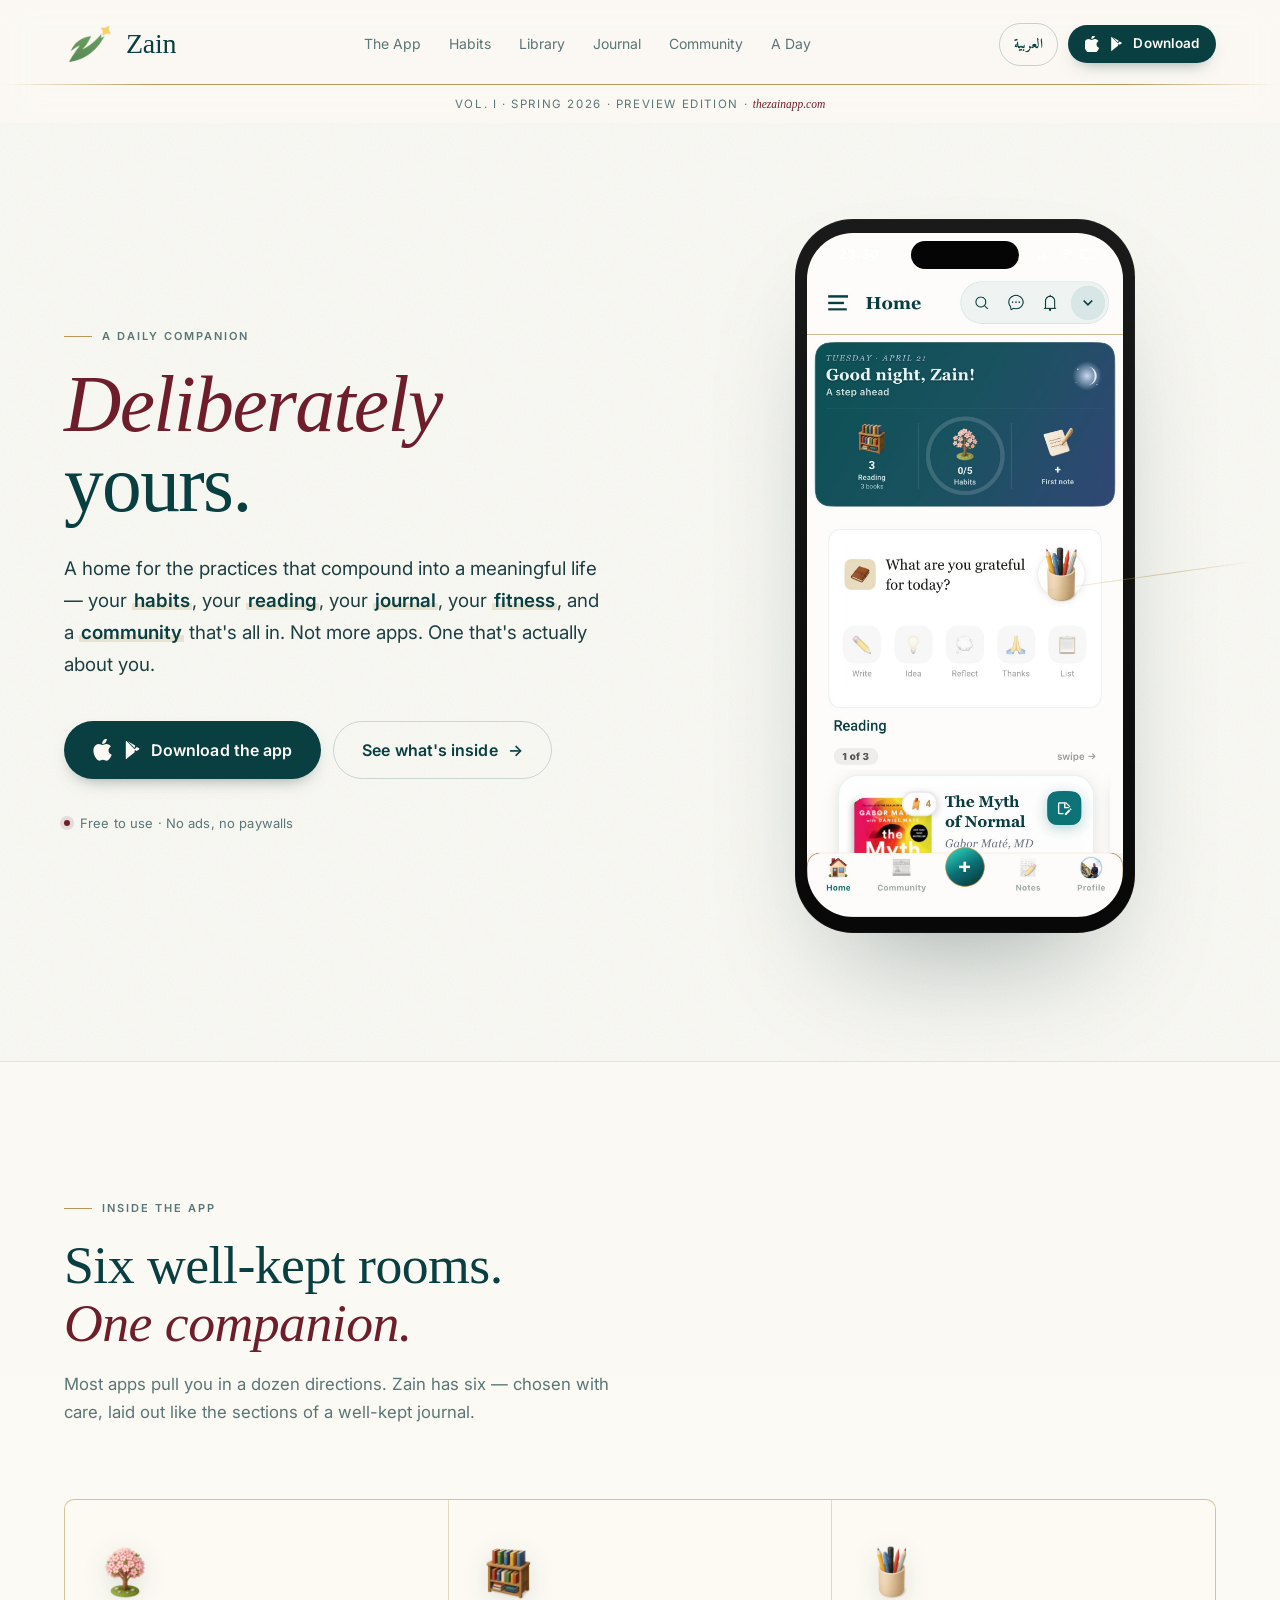
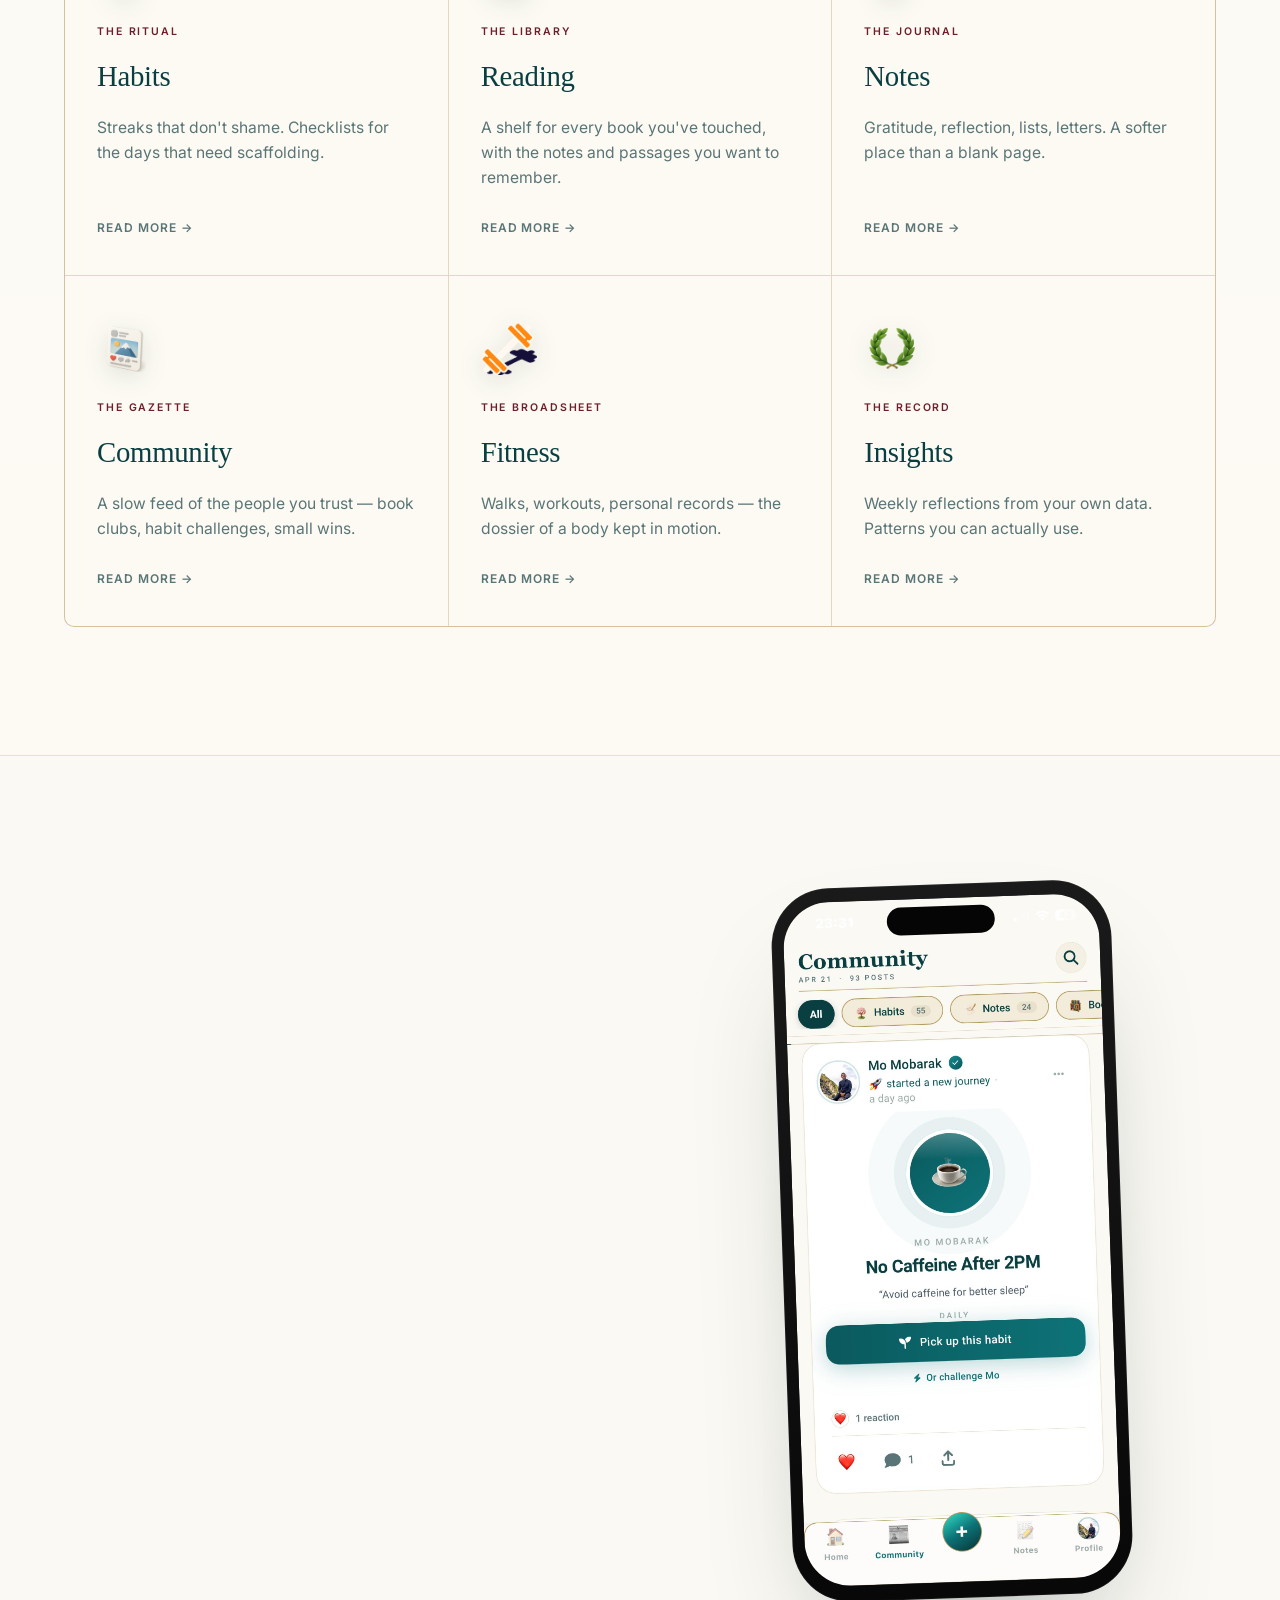
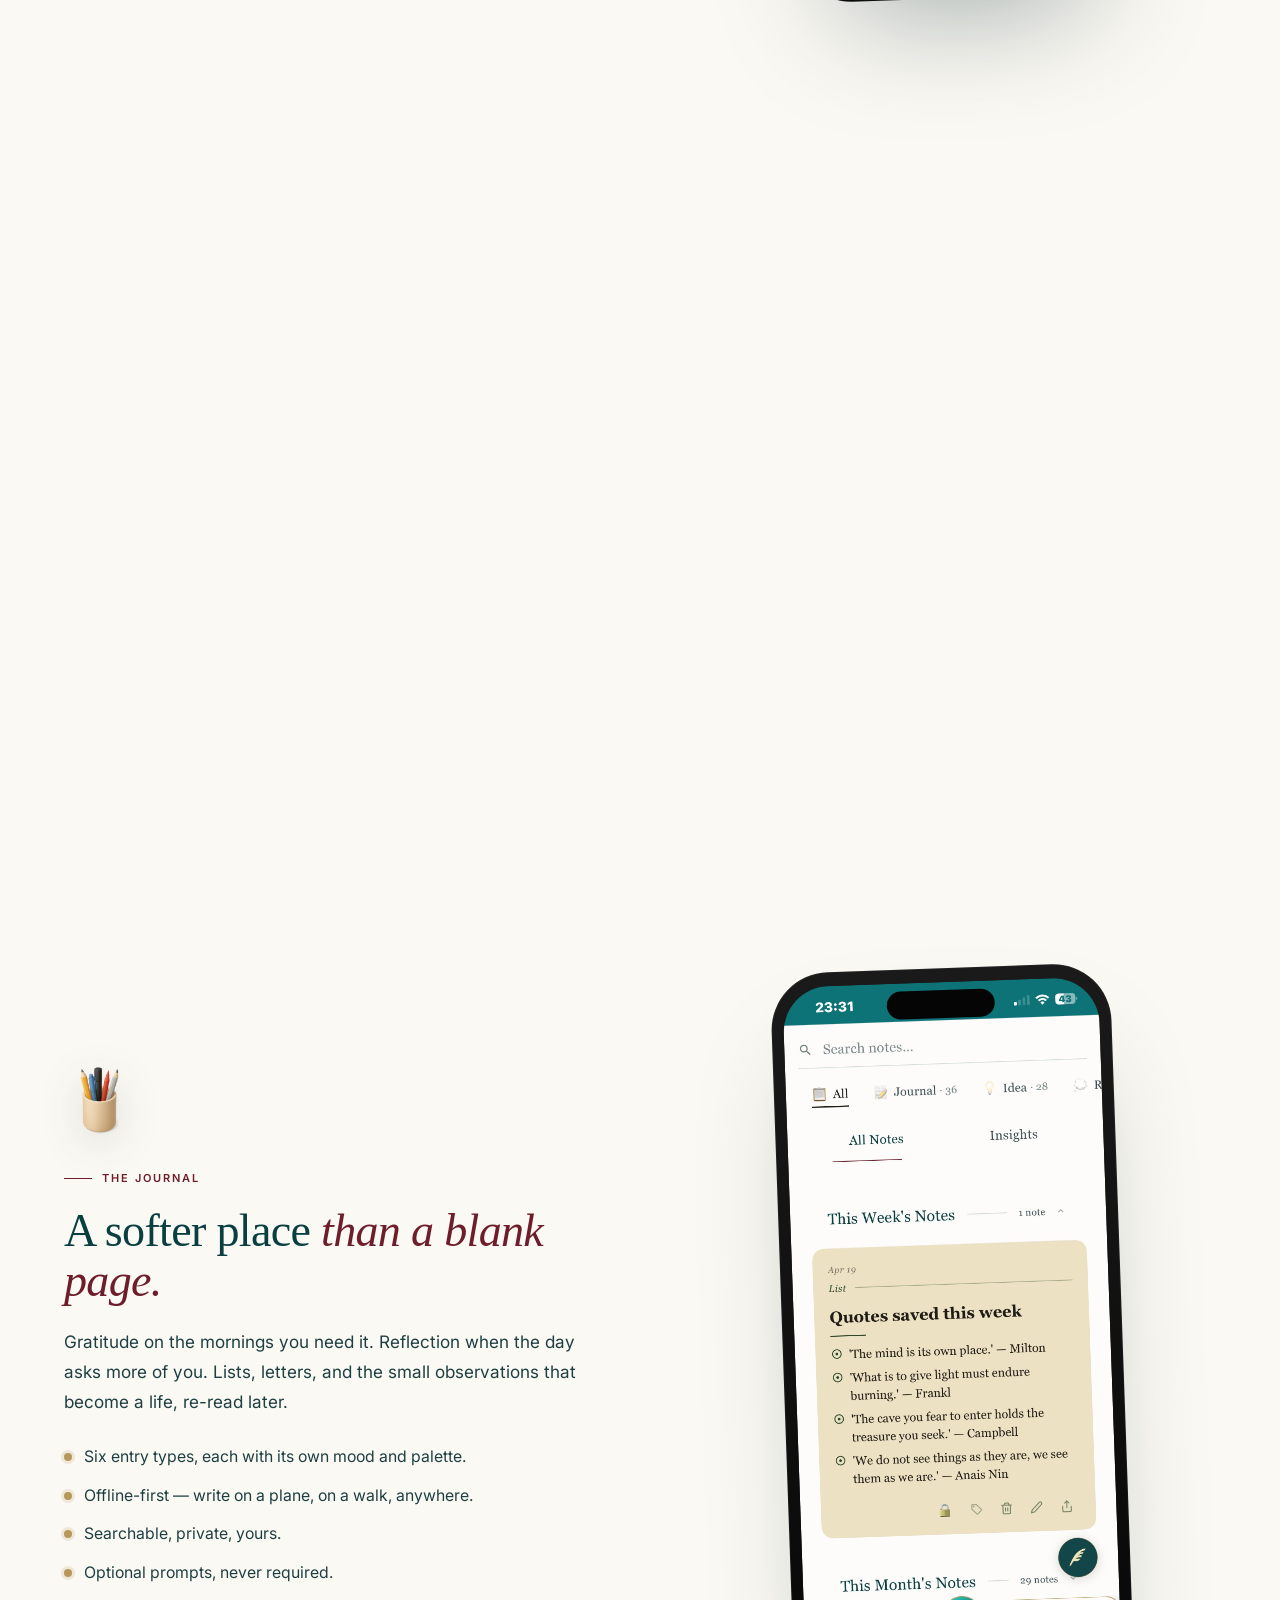
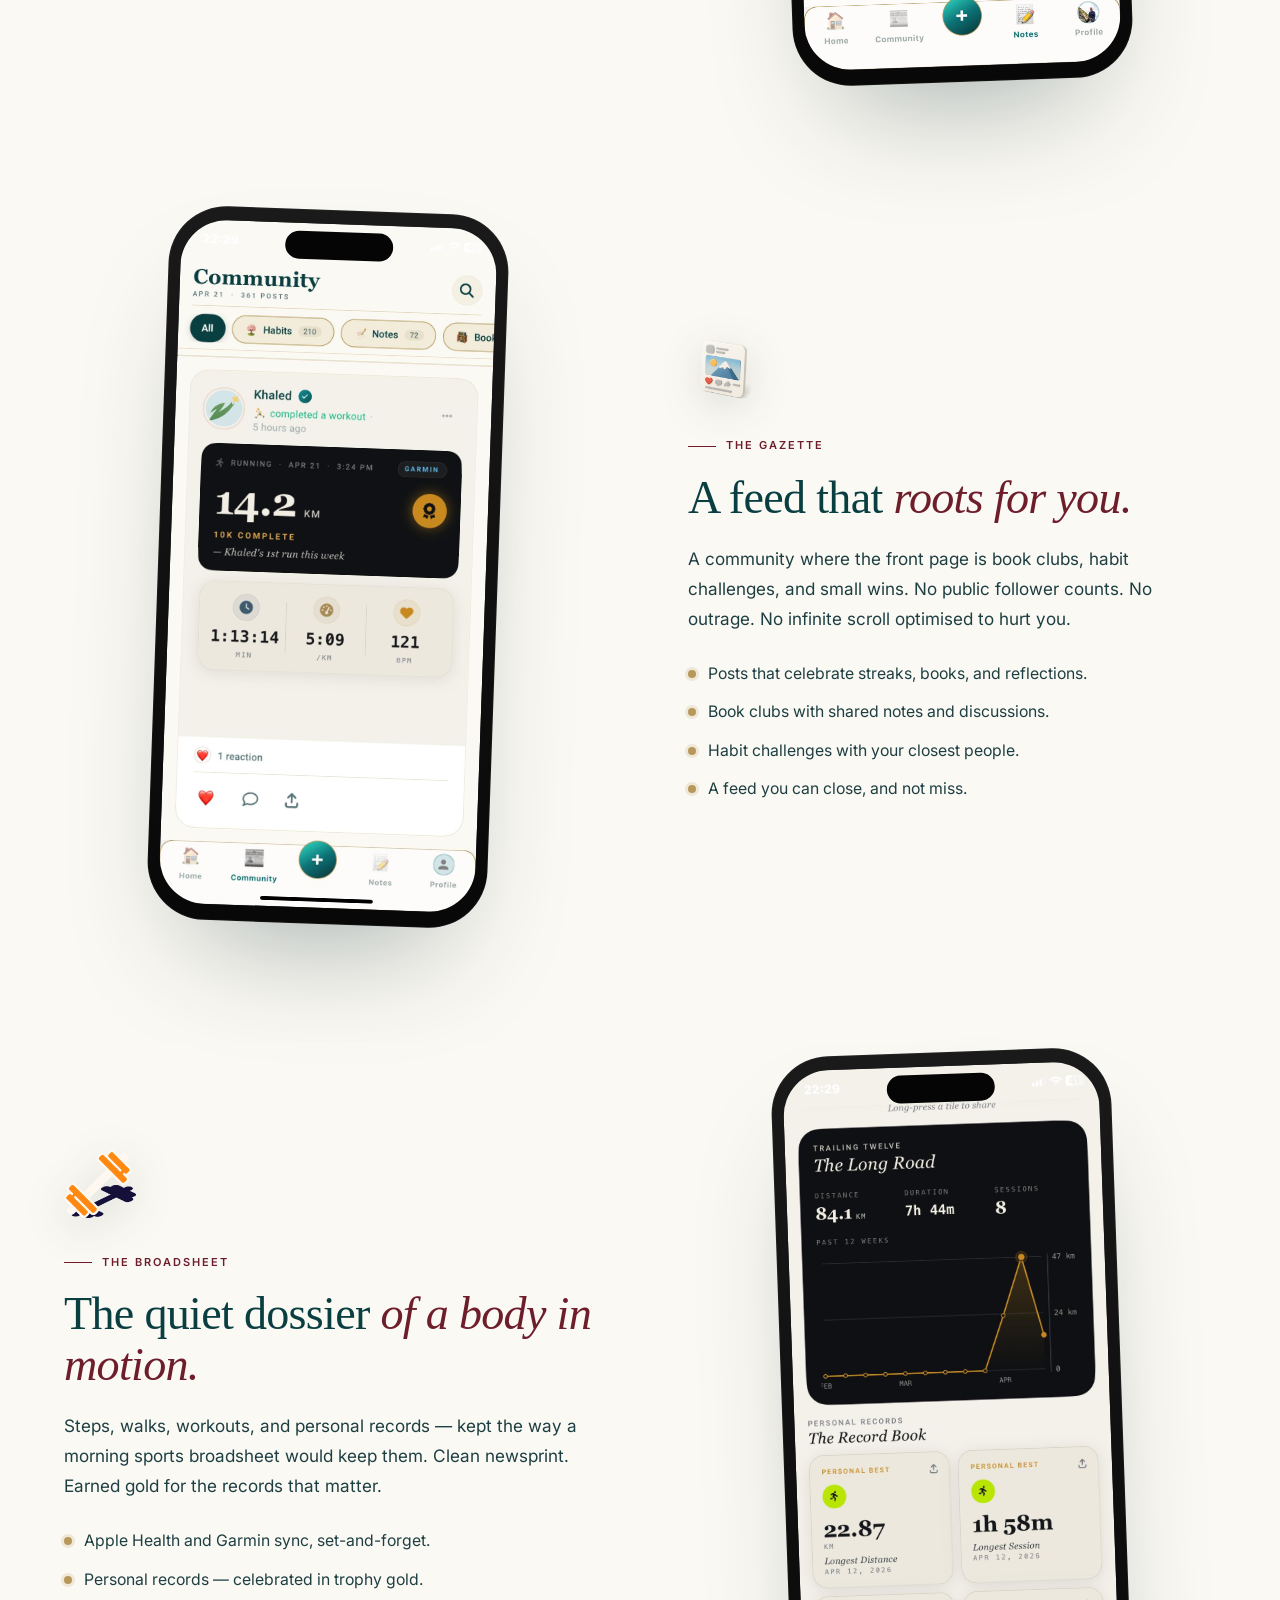
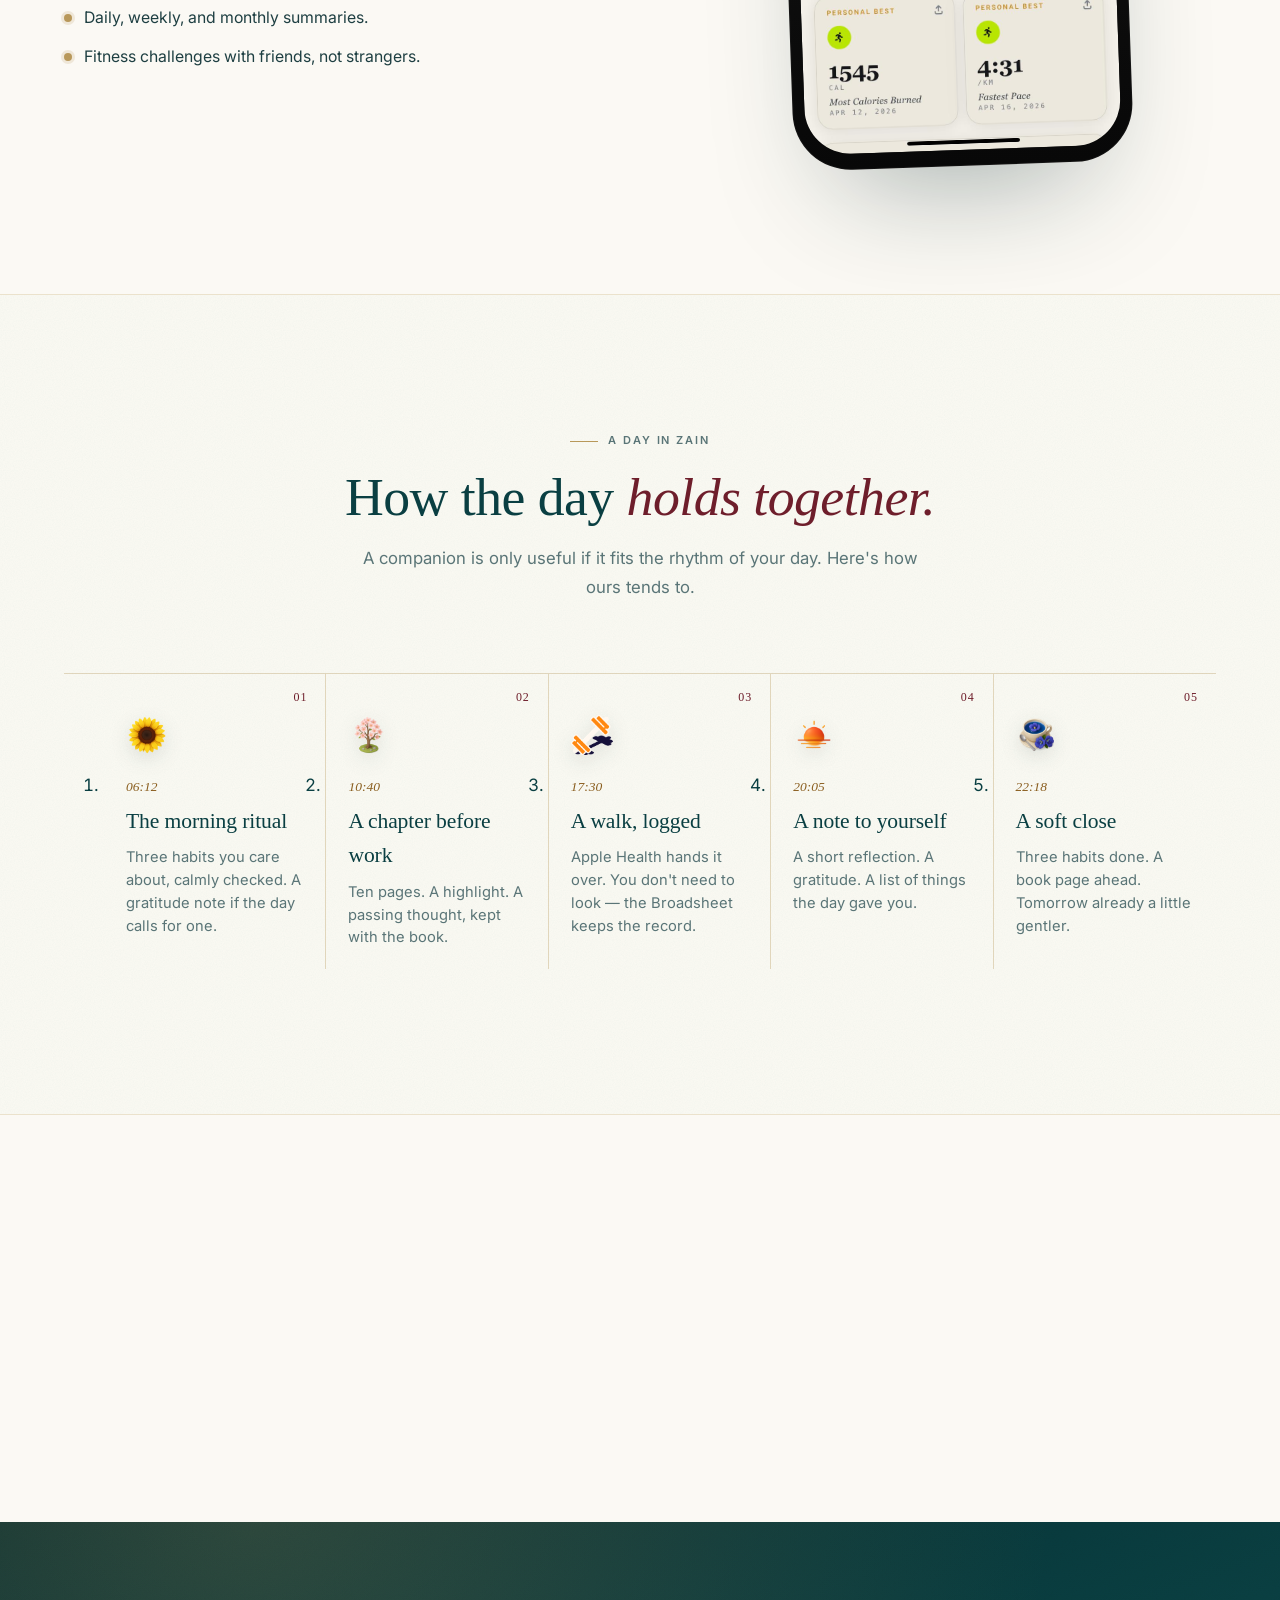
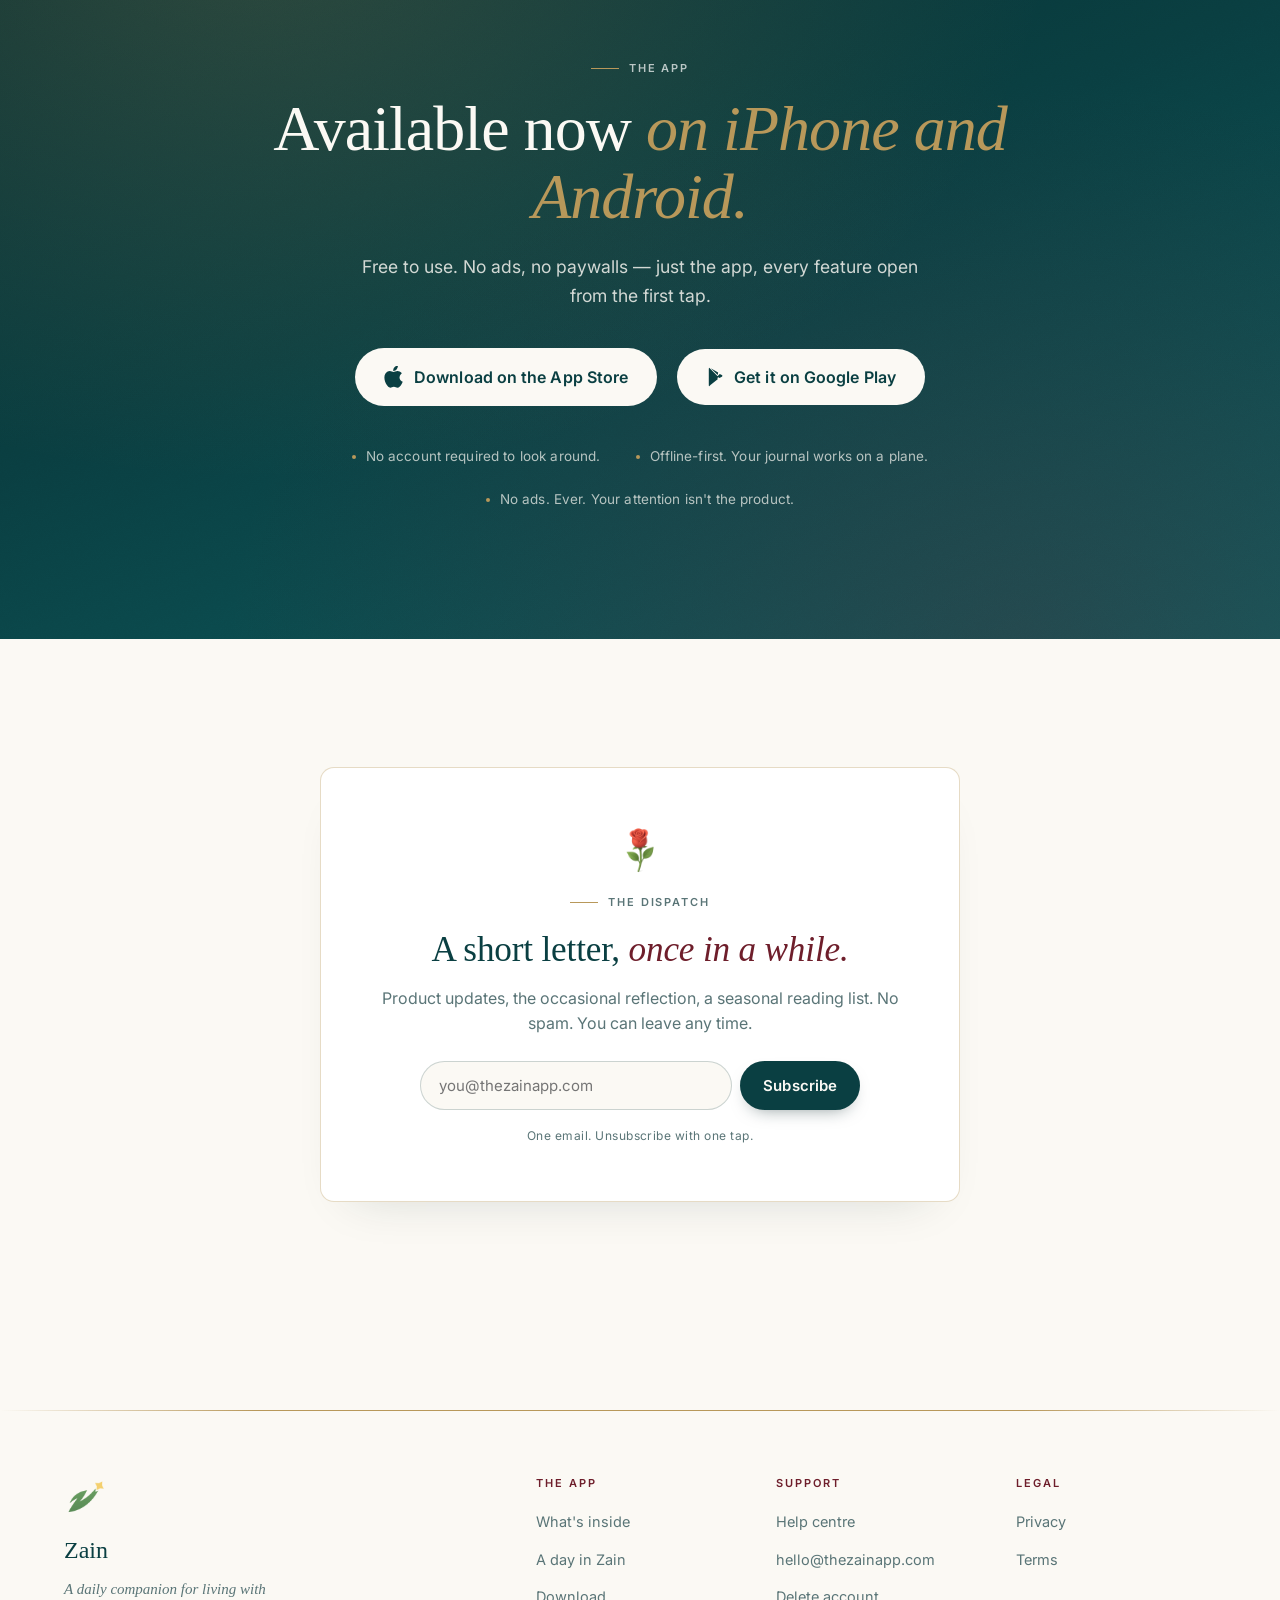
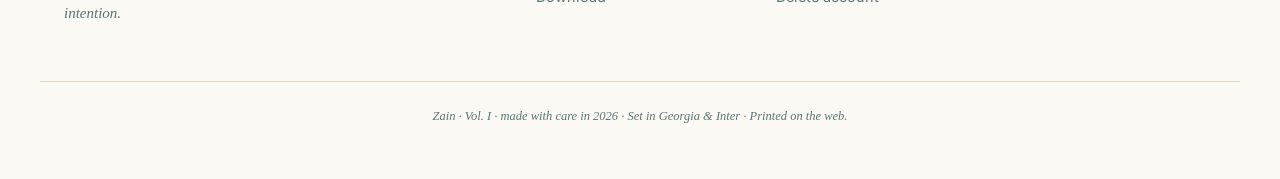
==== commit 5d05b717: "feat(i18n): Arabic language toggle with RTL + native translations Adds a lightweight dictionary-base" ====
--- a/index.html
+++ b/index.html
@@ -6,8 +6,8 @@
 <meta name="robots" content="index, follow" />
 <meta name="theme-color" content="#FBF9F4" />
 
-<title>Zain — A daily companion for living with intention</title>
-<meta name="description" content="Zain is a home for the practices that compound into a meaningful life — habits, reading, journaling, fitness, and a community that's all in. Not more apps. One that's actually about you." />
+<title data-i18n-title="doc.title.home">Zain — A daily companion for living with intention</title>
+<meta name="description" content="Zain is a home for the practices that compound into a meaningful life — habits, reading, journaling, fitness, and a community that's all in. Not more apps. One that's actually about you." data-i18n-content="doc.desc.home" />
 
 <!-- Open Graph -->
 <meta property="og:type" content="website" />
@@ -23,10 +23,11 @@
 <link rel="icon" type="image/png" href="assets/brand/logo.png" />
 <link rel="apple-touch-icon" href="assets/brand/logo.png" />
 
-<!-- Fonts: Georgia is system-resident (used for display); Inter for UI copy -->
+<!-- Fonts: Georgia is system-resident (used for display); Inter for UI copy.
+     Arabic: Amiri for editorial serif display, Tajawal for UI body. -->
 <link rel="preconnect" href="https://fonts.googleapis.com" />
 <link rel="preconnect" href="https://fonts.gstatic.com" crossorigin />
-<link rel="stylesheet" href="https://fonts.googleapis.com/css2?family=Inter:wght@300;400;500;600;700&display=swap" />
+<link rel="stylesheet" href="https://fonts.googleapis.com/css2?family=Inter:wght@300;400;500;600;700&family=Amiri:ital,wght@0,400;0,700;1,400;1,700&family=Tajawal:wght@300;400;500;700&display=swap" />
 
 <link rel="stylesheet" href="home.css" />
 </head>
@@ -38,28 +39,31 @@
      ───────────────────────────────────────────────────────────── -->
 <header class="masthead" id="top">
   <div class="wrap masthead__inner">
-    <a class="masthead__brand" href="#top" aria-label="Zain — home">
+    <a class="masthead__brand" href="#top" aria-label="Zain — home" data-i18n-attr="aria-label:nav.brand_aria">
       <img src="assets/brand/logo.png" alt="" class="masthead__mark" />
       <span class="masthead__wordmark">Zain</span>
     </a>
 
-    <nav class="masthead__nav" aria-label="Sections">
-      <a href="#pillars">The App</a>
-      <a href="#habits">Habits</a>
-      <a href="#library">Library</a>
-      <a href="#journal">Journal</a>
-      <a href="#community">Community</a>
-      <a href="#day">A Day</a>
+    <nav class="masthead__nav" aria-label="Sections" data-i18n-attr="aria-label:nav.sections_aria">
+      <a href="#pillars" data-i18n="nav.app">The App</a>
+      <a href="#habits" data-i18n="nav.habits">Habits</a>
+      <a href="#library" data-i18n="nav.library">Library</a>
+      <a href="#journal" data-i18n="nav.journal">Journal</a>
+      <a href="#community" data-i18n="nav.community">Community</a>
+      <a href="#day" data-i18n="nav.day">A Day</a>
     </nav>
 
-    <a class="btn btn--small btn--primary" href="#download" data-track="nav-download">
-      <svg aria-hidden="true" width="14" height="16" viewBox="0 0 14 16" fill="currentColor"><path d="M11.5 8.5c0-2.3 1.9-3.4 2-3.5-1.1-1.6-2.8-1.8-3.4-1.9-1.5-.1-2.8.8-3.5.8-.7 0-1.8-.8-3-.8-1.5 0-2.9.9-3.7 2.3-1.6 2.7-.4 6.8 1.1 9 .8 1.1 1.7 2.3 2.9 2.3 1.2 0 1.6-.7 3-.7s1.8.7 3 .7c1.3 0 2.1-1.1 2.9-2.2.9-1.3 1.3-2.5 1.3-2.6 0 0-2.5-.9-2.6-3.4zM9.2 1.6c.6-.8 1.1-1.9 1-3-1 0-2.1.7-2.8 1.5-.6.7-1.2 1.8-1 2.9 1.1.1 2.2-.6 2.8-1.4z"/></svg>
-      <svg aria-hidden="true" width="14" height="16" viewBox="0 0 20 22" fill="currentColor"><path d="M3.6.6c-.3.3-.5.8-.5 1.3v18.2c0 .6.2 1 .5 1.3l10.2-10.4L3.6.6zm11.4 11.6l2.6-1.5c.9-.5.9-1.3 0-1.8l-2.3-1.3-2.8 2.8 2.5 1.8zm-2-3.3L5.3 1.2 13.5 6l-.5 2.9zm-.5 2.9L5.3 19.6 13 13.5l-.5-2.7z"/></svg>
-      <span>Download</span>
-    </a>
+    <div class="masthead__actions">
+      <button type="button" class="lang-toggle" data-lang-toggle aria-label="Switch to Arabic" lang="ar">العربية</button>
+      <a class="btn btn--small btn--primary" href="#download" data-track="nav-download">
+        <svg aria-hidden="true" width="14" height="16" viewBox="0 0 14 16" fill="currentColor"><path d="M11.5 8.5c0-2.3 1.9-3.4 2-3.5-1.1-1.6-2.8-1.8-3.4-1.9-1.5-.1-2.8.8-3.5.8-.7 0-1.8-.8-3-.8-1.5 0-2.9.9-3.7 2.3-1.6 2.7-.4 6.8 1.1 9 .8 1.1 1.7 2.3 2.9 2.3 1.2 0 1.6-.7 3-.7s1.8.7 3 .7c1.3 0 2.1-1.1 2.9-2.2.9-1.3 1.3-2.5 1.3-2.6 0 0-2.5-.9-2.6-3.4zM9.2 1.6c.6-.8 1.1-1.9 1-3-1 0-2.1.7-2.8 1.5-.6.7-1.2 1.8-1 2.9 1.1.1 2.2-.6 2.8-1.4z"/></svg>
+        <svg aria-hidden="true" width="14" height="16" viewBox="0 0 20 22" fill="currentColor"><path d="M3.6.6c-.3.3-.5.8-.5 1.3v18.2c0 .6.2 1 .5 1.3l10.2-10.4L3.6.6zm11.4 11.6l2.6-1.5c.9-.5.9-1.3 0-1.8l-2.3-1.3-2.8 2.8 2.5 1.8zm-2-3.3L5.3 1.2 13.5 6l-.5 2.9zm-.5 2.9L5.3 19.6 13 13.5l-.5-2.7z"/></svg>
+        <span data-i18n="nav.download">Download</span>
+      </a>
+    </div>
   </div>
   <div class="masthead__rule"></div>
-  <p class="dateline wrap">Vol. I · Spring 2026 · Preview edition · <em>thezainapp.com</em></p>
+  <p class="dateline wrap" data-i18n="masthead.dateline">Vol. I · Spring 2026 · Preview edition · <em>thezainapp.com</em></p>
 </header>
 
 
@@ -71,11 +75,11 @@
 
   <div class="wrap hero__inner">
     <div class="hero__copy will-animate">
-      <div class="kicker"><span class="kicker__line"></span>A daily companion</div>
-      <h1 class="hero__title">
+      <div class="kicker"><span class="kicker__line"></span><span data-i18n="hero.kicker">A daily companion</span></div>
+      <h1 class="hero__title" data-i18n="hero.title">
         <em>Deliberately</em> <br class="br-mobile" />yours.
       </h1>
-      <p class="hero__lede">
+      <p class="hero__lede" data-i18n="hero.lede">
         A home for the practices that compound into a meaningful life — your
         <strong>habits</strong>, your <strong>reading</strong>,
         your <strong>journal</strong>, your <strong>fitness</strong>, and a
@@ -87,17 +91,17 @@
         <a class="btn btn--primary btn--lg" href="#download" data-track="hero-download">
           <svg aria-hidden="true" width="20" height="22" viewBox="-1 -1 16 18" fill="currentColor"><path d="M11.5 8.5c0-2.3 1.9-3.4 2-3.5-1.1-1.6-2.8-1.8-3.4-1.9-1.5-.1-2.8.8-3.5.8-.7 0-1.8-.8-3-.8-1.5 0-2.9.9-3.7 2.3-1.6 2.7-.4 6.8 1.1 9 .8 1.1 1.7 2.3 2.9 2.3 1.2 0 1.6-.7 3-.7s1.8.7 3 .7c1.3 0 2.1-1.1 2.9-2.2.9-1.3 1.3-2.5 1.3-2.6 0 0-2.5-.9-2.6-3.4zM9.2 1.6c.6-.8 1.1-1.9 1-3-1 0-2.1.7-2.8 1.5-.6.7-1.2 1.8-1 2.9 1.1.1 2.2-.6 2.8-1.4z"/></svg>
           <svg aria-hidden="true" width="18" height="20" viewBox="0 0 20 22" fill="currentColor"><path d="M3.6.6c-.3.3-.5.8-.5 1.3v18.2c0 .6.2 1 .5 1.3l10.2-10.4L3.6.6zm11.4 11.6l2.6-1.5c.9-.5.9-1.3 0-1.8l-2.3-1.3-2.8 2.8 2.5 1.8zm-2-3.3L5.3 1.2 13.5 6l-.5 2.9zm-.5 2.9L5.3 19.6 13 13.5l-.5-2.7z"/></svg>
-          <span>Download the app</span>
+          <span data-i18n="hero.cta_download">Download the app</span>
         </a>
         <a class="btn btn--ghost btn--lg" href="#pillars">
-          See what's inside
+          <span data-i18n="hero.cta_explore">See what's inside</span>
           <span aria-hidden="true" class="btn__arrow">→</span>
         </a>
       </div>
 
       <p class="hero__meta">
         <span class="hero__meta-dot" aria-hidden="true"></span>
-        Free to use · No ads, no paywalls
+        <span data-i18n="hero.meta">Free to use · No ads, no paywalls</span>
       </p>
     </div>
 
@@ -105,7 +109,7 @@
       <!-- Device frame -->
       <div class="device">
         <div class="device__notch" aria-hidden="true"></div>
-        <img class="device__screen" src="assets/screenshots/home.jpg" alt="The Zain home screen at night — today's habits, reading, and a gentle prompt to reflect." />
+        <img class="device__screen" src="assets/screenshots/home.jpg" alt="The Zain home screen at night — today's habits, reading, and a gentle prompt to reflect." data-i18n-attr="alt:hero.alt" />
       </div>
 
       <!-- Gold foil rule anchor -->
@@ -121,12 +125,12 @@
 <section class="pillars" id="pillars">
   <div class="wrap">
     <header class="section-head will-animate">
-      <div class="kicker"><span class="kicker__line"></span>Inside the app</div>
-      <h2 class="section-head__title">
+      <div class="kicker"><span class="kicker__line"></span><span data-i18n="pillars.kicker">Inside the app</span></div>
+      <h2 class="section-head__title" data-i18n="pillars.title">
         Six well-kept rooms.<br />
         <em>One companion.</em>
       </h2>
-      <p class="section-head__lede">
+      <p class="section-head__lede" data-i18n="pillars.lede">
         Most apps pull you in a dozen directions. Zain has six — chosen with
         care, laid out like the sections of a well-kept journal.
       </p>
@@ -135,50 +139,50 @@
     <div class="pillars__grid">
       <a class="pillar will-animate" href="#habits">
         <img class="pillar__icon" src="assets/icons/habits.png" alt="" />
-        <span class="pillar__kicker">The Ritual</span>
-        <h3 class="pillar__title">Habits</h3>
-        <p class="pillar__body">Streaks that don't shame. Checklists for the days that need scaffolding.</p>
-        <span class="pillar__read">Read more →</span>
+        <span class="pillar__kicker" data-i18n="pillars.habits.kicker">The Ritual</span>
+        <h3 class="pillar__title" data-i18n="pillars.habits.title">Habits</h3>
+        <p class="pillar__body" data-i18n="pillars.habits.body">Streaks that don't shame. Checklists for the days that need scaffolding.</p>
+        <span class="pillar__read" data-i18n="pillars.read_more">Read more →</span>
       </a>
 
       <a class="pillar will-animate" href="#library">
         <img class="pillar__icon" src="assets/icons/library.png" alt="" />
-        <span class="pillar__kicker">The Library</span>
-        <h3 class="pillar__title">Reading</h3>
-        <p class="pillar__body">A shelf for every book you've touched, with the notes and passages you want to remember.</p>
-        <span class="pillar__read">Read more →</span>
+        <span class="pillar__kicker" data-i18n="pillars.lib.kicker">The Library</span>
+        <h3 class="pillar__title" data-i18n="pillars.lib.title">Reading</h3>
+        <p class="pillar__body" data-i18n="pillars.lib.body">A shelf for every book you've touched, with the notes and passages you want to remember.</p>
+        <span class="pillar__read" data-i18n="pillars.read_more">Read more →</span>
       </a>
 
       <a class="pillar will-animate" href="#journal">
         <img class="pillar__icon" src="assets/icons/journal.png" alt="" />
-        <span class="pillar__kicker">The Journal</span>
-        <h3 class="pillar__title">Notes</h3>
-        <p class="pillar__body">Gratitude, reflection, lists, letters. A softer place than a blank page.</p>
-        <span class="pillar__read">Read more →</span>
+        <span class="pillar__kicker" data-i18n="pillars.jrn.kicker">The Journal</span>
+        <h3 class="pillar__title" data-i18n="pillars.jrn.title">Notes</h3>
+        <p class="pillar__body" data-i18n="pillars.jrn.body">Gratitude, reflection, lists, letters. A softer place than a blank page.</p>
+        <span class="pillar__read" data-i18n="pillars.read_more">Read more →</span>
       </a>
 
       <a class="pillar will-animate" href="#community">
         <img class="pillar__icon" src="assets/icons/community.png" alt="" />
-        <span class="pillar__kicker">The Gazette</span>
-        <h3 class="pillar__title">Community</h3>
-        <p class="pillar__body">A slow feed of the people you trust — book clubs, habit challenges, small wins.</p>
-        <span class="pillar__read">Read more →</span>
+        <span class="pillar__kicker" data-i18n="pillars.com.kicker">The Gazette</span>
+        <h3 class="pillar__title" data-i18n="pillars.com.title">Community</h3>
+        <p class="pillar__body" data-i18n="pillars.com.body">A slow feed of the people you trust — book clubs, habit challenges, small wins.</p>
+        <span class="pillar__read" data-i18n="pillars.read_more">Read more →</span>
       </a>
 
       <a class="pillar will-animate" href="#fitness">
         <img class="pillar__icon" src="assets/icons/fitness.png" alt="" />
-        <span class="pillar__kicker">The Broadsheet</span>
-        <h3 class="pillar__title">Fitness</h3>
-        <p class="pillar__body">Walks, workouts, personal records — the dossier of a body kept in motion.</p>
-        <span class="pillar__read">Read more →</span>
+        <span class="pillar__kicker" data-i18n="pillars.fit.kicker">The Broadsheet</span>
+        <h3 class="pillar__title" data-i18n="pillars.fit.title">Fitness</h3>
+        <p class="pillar__body" data-i18n="pillars.fit.body">Walks, workouts, personal records — the dossier of a body kept in motion.</p>
+        <span class="pillar__read" data-i18n="pillars.read_more">Read more →</span>
       </a>
 
       <a class="pillar will-animate" href="#insights">
         <img class="pillar__icon" src="assets/icons/insights.png" alt="" />
-        <span class="pillar__kicker">The Record</span>
-        <h3 class="pillar__title">Insights</h3>
-        <p class="pillar__body">Weekly reflections from your own data. Patterns you can actually use.</p>
-        <span class="pillar__read">Read more →</span>
+        <span class="pillar__kicker" data-i18n="pillars.ins.kicker">The Record</span>
+        <h3 class="pillar__title" data-i18n="pillars.ins.title">Insights</h3>
+        <p class="pillar__body" data-i18n="pillars.ins.body">Weekly reflections from your own data. Patterns you can actually use.</p>
+        <span class="pillar__read" data-i18n="pillars.read_more">Read more →</span>
       </a>
     </div>
   </div>
@@ -192,25 +196,25 @@
   <div class="wrap feature__inner">
     <div class="feature__copy will-animate">
       <img class="feature__glyph" src="assets/icons/habits.png" alt="" />
-      <div class="kicker kicker--oxblood"><span class="kicker__line"></span>The Ritual Column</div>
-      <h2 class="feature__title">Build routines <em>that actually hold.</em></h2>
-      <p class="feature__lede">
+      <div class="kicker kicker--oxblood"><span class="kicker__line"></span><span data-i18n="feat.habits.kicker">The Ritual Column</span></div>
+      <h2 class="feature__title" data-i18n="feat.habits.title">Build routines <em>that actually hold.</em></h2>
+      <p class="feature__lede" data-i18n="feat.habits.lede">
         A habit tracker shouldn't make you feel bad on the day you skip. Zain
         is built around streaks you <em>earn</em> and checklists that support
         you when the day gets complicated.
       </p>
       <ul class="feature__list">
-        <li><span class="feature__li-dot"></span>Daily, weekly, and checklist habits — with their own rhythm.</li>
-        <li><span class="feature__li-dot"></span>Streak calendars that celebrate, not shame.</li>
-        <li><span class="feature__li-dot"></span>Challenges with friends — one small thing, done together.</li>
-        <li><span class="feature__li-dot"></span>Gentle reminders — never nagging, never noisy.</li>
+        <li><span class="feature__li-dot"></span><span data-i18n="feat.habits.li1">Daily, weekly, and checklist habits — with their own rhythm.</span></li>
+        <li><span class="feature__li-dot"></span><span data-i18n="feat.habits.li2">Streak calendars that celebrate, not shame.</span></li>
+        <li><span class="feature__li-dot"></span><span data-i18n="feat.habits.li3">Challenges with friends — one small thing, done together.</span></li>
+        <li><span class="feature__li-dot"></span><span data-i18n="feat.habits.li4">Gentle reminders — never nagging, never noisy.</span></li>
       </ul>
     </div>
 
     <div class="feature__art will-animate">
       <div class="device device--tilt-left">
         <div class="device__notch" aria-hidden="true"></div>
-        <img class="device__screen" src="assets/screenshots/habits-marketplace.jpg" alt="A habit challenge in the Zain community — pick it up yourself, or challenge a friend." />
+        <img class="device__screen" src="assets/screenshots/habits-marketplace.jpg" alt="A habit challenge in the Zain community — pick it up yourself, or challenge a friend." data-i18n-attr="alt:feat.habits.alt" />
       </div>
     </div>
   </div>
@@ -224,25 +228,25 @@
   <div class="wrap feature__inner">
     <div class="feature__copy will-animate">
       <img class="feature__glyph" src="assets/icons/library.png" alt="" />
-      <div class="kicker kicker--oxblood"><span class="kicker__line"></span>The Library Desk</div>
-      <h2 class="feature__title">Read what matters. <em>Remember what you read.</em></h2>
-      <p class="feature__lede">
+      <div class="kicker kicker--oxblood"><span class="kicker__line"></span><span data-i18n="feat.lib.kicker">The Library Desk</span></div>
+      <h2 class="feature__title" data-i18n="feat.lib.title">Read what matters. <em>Remember what you read.</em></h2>
+      <p class="feature__lede" data-i18n="feat.lib.lede">
         A shelf for every book you're in the middle of. A place for the
         passages and thoughts that would otherwise slip away. Book clubs with
         people you actually want to read alongside.
       </p>
       <ul class="feature__list">
-        <li><span class="feature__li-dot"></span>Track currently reading, finished, and to-read.</li>
-        <li><span class="feature__li-dot"></span>Highlights and notes, kept with each book.</li>
-        <li><span class="feature__li-dot"></span>Reading goals without the pressure of a leaderboard.</li>
-        <li><span class="feature__li-dot"></span>Private book clubs — small, close-knit, real.</li>
+        <li><span class="feature__li-dot"></span><span data-i18n="feat.lib.li1">Track currently reading, finished, and to-read.</span></li>
+        <li><span class="feature__li-dot"></span><span data-i18n="feat.lib.li2">Highlights and notes, kept with each book.</span></li>
+        <li><span class="feature__li-dot"></span><span data-i18n="feat.lib.li3">Reading goals without the pressure of a leaderboard.</span></li>
+        <li><span class="feature__li-dot"></span><span data-i18n="feat.lib.li4">Private book clubs — small, close-knit, real.</span></li>
       </ul>
     </div>
 
     <div class="feature__art will-animate">
       <div class="device device--tilt-right">
         <div class="device__notch" aria-hidden="true"></div>
-        <img class="device__screen" src="assets/screenshots/library.jpg" alt="A Reading Room — 54 books, currently reading, and curated collections." />
+        <img class="device__screen" src="assets/screenshots/library.jpg" alt="A Reading Room — 54 books, currently reading, and curated collections." data-i18n-attr="alt:feat.lib.alt" />
       </div>
     </div>
   </div>
@@ -256,25 +260,25 @@
   <div class="wrap feature__inner">
     <div class="feature__copy will-animate">
       <img class="feature__glyph" src="assets/icons/journal.png" alt="" />
-      <div class="kicker kicker--oxblood"><span class="kicker__line"></span>The Journal</div>
-      <h2 class="feature__title">A softer place <em>than a blank page.</em></h2>
-      <p class="feature__lede">
+      <div class="kicker kicker--oxblood"><span class="kicker__line"></span><span data-i18n="feat.jrn.kicker">The Journal</span></div>
+      <h2 class="feature__title" data-i18n="feat.jrn.title">A softer place <em>than a blank page.</em></h2>
+      <p class="feature__lede" data-i18n="feat.jrn.lede">
         Gratitude on the mornings you need it. Reflection when the day asks
         more of you. Lists, letters, and the small observations that become a
         life, re-read later.
       </p>
       <ul class="feature__list">
-        <li><span class="feature__li-dot"></span>Six entry types, each with its own mood and palette.</li>
-        <li><span class="feature__li-dot"></span>Offline-first — write on a plane, on a walk, anywhere.</li>
-        <li><span class="feature__li-dot"></span>Searchable, private, yours.</li>
-        <li><span class="feature__li-dot"></span>Optional prompts, never required.</li>
+        <li><span class="feature__li-dot"></span><span data-i18n="feat.jrn.li1">Six entry types, each with its own mood and palette.</span></li>
+        <li><span class="feature__li-dot"></span><span data-i18n="feat.jrn.li2">Offline-first — write on a plane, on a walk, anywhere.</span></li>
+        <li><span class="feature__li-dot"></span><span data-i18n="feat.jrn.li3">Searchable, private, yours.</span></li>
+        <li><span class="feature__li-dot"></span><span data-i18n="feat.jrn.li4">Optional prompts, never required.</span></li>
       </ul>
     </div>
 
     <div class="feature__art will-animate">
       <div class="device device--tilt-left">
         <div class="device__notch" aria-hidden="true"></div>
-        <img class="device__screen" src="assets/screenshots/journal.jpg" alt="This week in the journal — quotes saved across the week, softly shelved." />
+        <img class="device__screen" src="assets/screenshots/journal.jpg" alt="This week in the journal — quotes saved across the week, softly shelved." data-i18n-attr="alt:feat.jrn.alt" />
       </div>
     </div>
   </div>
@@ -288,25 +292,25 @@
   <div class="wrap feature__inner">
     <div class="feature__copy will-animate">
       <img class="feature__glyph" src="assets/icons/community.png" alt="" />
-      <div class="kicker kicker--oxblood"><span class="kicker__line"></span>The Gazette</div>
-      <h2 class="feature__title">A feed that <em>roots for you.</em></h2>
-      <p class="feature__lede">
+      <div class="kicker kicker--oxblood"><span class="kicker__line"></span><span data-i18n="feat.com.kicker">The Gazette</span></div>
+      <h2 class="feature__title" data-i18n="feat.com.title">A feed that <em>roots for you.</em></h2>
+      <p class="feature__lede" data-i18n="feat.com.lede">
         A community where the front page is book clubs, habit challenges, and
         small wins. No public follower counts. No outrage. No infinite scroll
         optimised to hurt you.
       </p>
       <ul class="feature__list">
-        <li><span class="feature__li-dot"></span>Posts that celebrate streaks, books, and reflections.</li>
-        <li><span class="feature__li-dot"></span>Book clubs with shared notes and discussions.</li>
-        <li><span class="feature__li-dot"></span>Habit challenges with your closest people.</li>
-        <li><span class="feature__li-dot"></span>A feed you can close, and not miss.</li>
+        <li><span class="feature__li-dot"></span><span data-i18n="feat.com.li1">Posts that celebrate streaks, books, and reflections.</span></li>
+        <li><span class="feature__li-dot"></span><span data-i18n="feat.com.li2">Book clubs with shared notes and discussions.</span></li>
+        <li><span class="feature__li-dot"></span><span data-i18n="feat.com.li3">Habit challenges with your closest people.</span></li>
+        <li><span class="feature__li-dot"></span><span data-i18n="feat.com.li4">A feed you can close, and not miss.</span></li>
       </ul>
     </div>
 
     <div class="feature__art will-animate">
       <div class="device device--tilt-right">
         <div class="device__notch" aria-hidden="true"></div>
-        <img class="device__screen" src="assets/screenshots/community.jpg" alt="The community feed — a friend's run, a 10K completed, cheers from people who care." />
+        <img class="device__screen" src="assets/screenshots/community.jpg" alt="The community feed — a friend's run, a 10K completed, cheers from people who care." data-i18n-attr="alt:feat.com.alt" />
       </div>
     </div>
   </div>
@@ -320,25 +324,25 @@
   <div class="wrap feature__inner">
     <div class="feature__copy will-animate">
       <img class="feature__glyph" src="assets/icons/fitness.png" alt="" />
-      <div class="kicker kicker--oxblood"><span class="kicker__line"></span>The Broadsheet</div>
-      <h2 class="feature__title">The quiet dossier <em>of a body in motion.</em></h2>
-      <p class="feature__lede">
+      <div class="kicker kicker--oxblood"><span class="kicker__line"></span><span data-i18n="feat.fit.kicker">The Broadsheet</span></div>
+      <h2 class="feature__title" data-i18n="feat.fit.title">The quiet dossier <em>of a body in motion.</em></h2>
+      <p class="feature__lede" data-i18n="feat.fit.lede">
         Steps, walks, workouts, and personal records — kept the way a morning
         sports broadsheet would keep them. Clean newsprint. Earned gold for
         the records that matter.
       </p>
       <ul class="feature__list">
-        <li><span class="feature__li-dot"></span>Apple Health and Garmin sync, set-and-forget.</li>
-        <li><span class="feature__li-dot"></span>Personal records — celebrated in trophy gold.</li>
-        <li><span class="feature__li-dot"></span>Daily, weekly, and monthly summaries.</li>
-        <li><span class="feature__li-dot"></span>Fitness challenges with friends, not strangers.</li>
+        <li><span class="feature__li-dot"></span><span data-i18n="feat.fit.li1">Apple Health and Garmin sync, set-and-forget.</span></li>
+        <li><span class="feature__li-dot"></span><span data-i18n="feat.fit.li2">Personal records — celebrated in trophy gold.</span></li>
+        <li><span class="feature__li-dot"></span><span data-i18n="feat.fit.li3">Daily, weekly, and monthly summaries.</span></li>
+        <li><span class="feature__li-dot"></span><span data-i18n="feat.fit.li4">Fitness challenges with friends, not strangers.</span></li>
       </ul>
     </div>
 
     <div class="feature__art will-animate">
       <div class="device device--tilt-left">
         <div class="device__notch" aria-hidden="true"></div>
-        <img class="device__screen" src="assets/screenshots/fitness-dashboard.jpg" alt="The fitness dashboard — trailing twelve weeks, the record book, and earned personal bests." />
+        <img class="device__screen" src="assets/screenshots/fitness-dashboard.jpg" alt="The fitness dashboard — trailing twelve weeks, the record book, and earned personal bests." data-i18n-attr="alt:feat.fit.alt" />
       </div>
     </div>
   </div>
@@ -352,9 +356,9 @@
   <div class="day__grain" aria-hidden="true"></div>
   <div class="wrap">
     <header class="section-head section-head--centered will-animate">
-      <div class="kicker"><span class="kicker__line"></span>A day in Zain</div>
-      <h2 class="section-head__title">How the day <em>holds together.</em></h2>
-      <p class="section-head__lede">
+      <div class="kicker"><span class="kicker__line"></span><span data-i18n="day.kicker">A day in Zain</span></div>
+      <h2 class="section-head__title" data-i18n="day.title">How the day <em>holds together.</em></h2>
+      <p class="section-head__lede" data-i18n="day.lede">
         A companion is only useful if it fits the rhythm of your day. Here's
         how ours tends to.
       </p>
@@ -364,32 +368,32 @@
       <li class="timeline__entry will-animate">
         <img class="timeline__icon" src="assets/icons/morning.png" alt="" />
         <time class="timeline__time">06:12</time>
-        <h3 class="timeline__title">The morning ritual</h3>
-        <p class="timeline__body">Three habits you care about, calmly checked. A gratitude note if the day calls for one.</p>
+        <h3 class="timeline__title" data-i18n="day.t1.title">The morning ritual</h3>
+        <p class="timeline__body" data-i18n="day.t1.body">Three habits you care about, calmly checked. A gratitude note if the day calls for one.</p>
       </li>
       <li class="timeline__entry will-animate">
         <img class="timeline__icon" src="assets/icons/smallTree.png" alt="" />
         <time class="timeline__time">10:40</time>
-        <h3 class="timeline__title">A chapter before work</h3>
-        <p class="timeline__body">Ten pages. A highlight. A passing thought, kept with the book.</p>
+        <h3 class="timeline__title" data-i18n="day.t2.title">A chapter before work</h3>
+        <p class="timeline__body" data-i18n="day.t2.body">Ten pages. A highlight. A passing thought, kept with the book.</p>
       </li>
       <li class="timeline__entry will-animate">
         <img class="timeline__icon" src="assets/icons/fitness.png" alt="" />
         <time class="timeline__time">17:30</time>
-        <h3 class="timeline__title">A walk, logged</h3>
-        <p class="timeline__body">Apple Health hands it over. You don't need to look — the Broadsheet keeps the record.</p>
+        <h3 class="timeline__title" data-i18n="day.t3.title">A walk, logged</h3>
+        <p class="timeline__body" data-i18n="day.t3.body">Apple Health hands it over. You don't need to look — the Broadsheet keeps the record.</p>
       </li>
       <li class="timeline__entry will-animate">
         <img class="timeline__icon" src="assets/icons/sunset.png" alt="" />
         <time class="timeline__time">20:05</time>
-        <h3 class="timeline__title">A note to yourself</h3>
-        <p class="timeline__body">A short reflection. A gratitude. A list of things the day gave you.</p>
+        <h3 class="timeline__title" data-i18n="day.t4.title">A note to yourself</h3>
+        <p class="timeline__body" data-i18n="day.t4.body">A short reflection. A gratitude. A list of things the day gave you.</p>
       </li>
       <li class="timeline__entry will-animate">
         <img class="timeline__icon" src="assets/icons/night.png" alt="" />
         <time class="timeline__time">22:18</time>
-        <h3 class="timeline__title">A soft close</h3>
-        <p class="timeline__body">Three habits done. A book page ahead. Tomorrow already a little gentler.</p>
+        <h3 class="timeline__title" data-i18n="day.t5.title">A soft close</h3>
+        <p class="timeline__body" data-i18n="day.t5.body">Three habits done. A book page ahead. Tomorrow already a little gentler.</p>
       </li>
     </ol>
   </div>
@@ -402,11 +406,11 @@
 <section class="pullquote">
   <div class="wrap pullquote__inner will-animate">
     <div class="pullquote__mark" aria-hidden="true">&ldquo;</div>
-    <p class="pullquote__body">
+    <p class="pullquote__body" data-i18n="pq.body">
       I've tried every habit app. This is the first one that felt like it was
       <em>on my side,</em> not keeping score against me.
     </p>
-    <p class="pullquote__cite">— A reader, London</p>
+    <p class="pullquote__cite" data-i18n="pq.cite">— A reader, London</p>
   </div>
 </section>
 
@@ -418,11 +422,11 @@
   <div class="download__grain" aria-hidden="true"></div>
   <div class="wrap download__inner">
     <div class="will-animate">
-      <div class="kicker kicker--light"><span class="kicker__line"></span>The App</div>
-      <h2 class="download__title">
+      <div class="kicker kicker--light"><span class="kicker__line"></span><span data-i18n="dl.kicker">The App</span></div>
+      <h2 class="download__title" data-i18n="dl.title">
         Available now <em>on iPhone and Android.</em>
       </h2>
-      <p class="download__lede">
+      <p class="download__lede" data-i18n="dl.lede">
         Free to use. No ads, no paywalls — just the app, every feature open
         from the first tap.
       </p>
@@ -430,18 +434,18 @@
       <div class="download__cta">
         <a class="btn btn--lg btn--light" href="https://apps.apple.com/app/id6757399804" data-track="download-appstore">
           <svg aria-hidden="true" width="20" height="22" viewBox="-1 -1 16 18" fill="currentColor"><path d="M11.5 8.5c0-2.3 1.9-3.4 2-3.5-1.1-1.6-2.8-1.8-3.4-1.9-1.5-.1-2.8.8-3.5.8-.7 0-1.8-.8-3-.8-1.5 0-2.9.9-3.7 2.3-1.6 2.7-.4 6.8 1.1 9 .8 1.1 1.7 2.3 2.9 2.3 1.2 0 1.6-.7 3-.7s1.8.7 3 .7c1.3 0 2.1-1.1 2.9-2.2.9-1.3 1.3-2.5 1.3-2.6 0 0-2.5-.9-2.6-3.4zM9.2 1.6c.6-.8 1.1-1.9 1-3-1 0-2.1.7-2.8 1.5-.6.7-1.2 1.8-1 2.9 1.1.1 2.2-.6 2.8-1.4z"/></svg>
-          <span>Download on the App Store</span>
+          <span data-i18n="dl.appstore">Download on the App Store</span>
         </a>
         <a class="btn btn--lg btn--light" href="https://play.google.com/store/apps/details?id=com.zainapp" data-track="download-playstore">
           <svg aria-hidden="true" width="18" height="20" viewBox="0 0 20 22" fill="currentColor"><path d="M3.6.6c-.3.3-.5.8-.5 1.3v18.2c0 .6.2 1 .5 1.3l10.2-10.4L3.6.6zm11.4 11.6l2.6-1.5c.9-.5.9-1.3 0-1.8l-2.3-1.3-2.8 2.8 2.5 1.8zm-2-3.3L5.3 1.2 13.5 6l-.5 2.9zm-.5 2.9L5.3 19.6 13 13.5l-.5-2.7z"/></svg>
-          <span>Get it on Google Play</span>
+          <span data-i18n="dl.playstore">Get it on Google Play</span>
         </a>
       </div>
 
       <ul class="download__bullets">
-        <li>No account required to look around.</li>
-        <li>Offline-first. Your journal works on a plane.</li>
-        <li>No ads. Ever. Your attention isn't the product.</li>
+        <li data-i18n="dl.b1">No account required to look around.</li>
+        <li data-i18n="dl.b2">Offline-first. Your journal works on a plane.</li>
+        <li data-i18n="dl.b3">No ads. Ever. Your attention isn't the product.</li>
       </ul>
     </div>
   </div>
@@ -455,19 +459,19 @@
   <div class="wrap">
     <div class="updates__card will-animate">
       <img class="updates__rose" src="assets/icons/rose.png" alt="" />
-      <div class="kicker"><span class="kicker__line"></span>The Dispatch</div>
-      <h3 class="updates__title">A short letter, <em>once in a while.</em></h3>
-      <p class="updates__lede">
+      <div class="kicker"><span class="kicker__line"></span><span data-i18n="up.kicker">The Dispatch</span></div>
+      <h3 class="updates__title" data-i18n="up.title">A short letter, <em>once in a while.</em></h3>
+      <p class="updates__lede" data-i18n="up.lede">
         Product updates, the occasional reflection, a seasonal reading list.
         No spam. You can leave any time.
       </p>
       <form id="waitlistForm" class="updates__form" novalidate>
-        <label for="waitlistEmail" class="sr-only">Your email</label>
-        <input id="waitlistEmail" name="email" type="email" required autocomplete="email" placeholder="you@thezainapp.com" />
-        <button type="submit" class="btn btn--primary">Subscribe</button>
+        <label for="waitlistEmail" class="sr-only" data-i18n="up.email_label">Your email</label>
+        <input id="waitlistEmail" name="email" type="email" required autocomplete="email" placeholder="you@thezainapp.com" data-i18n-attr="placeholder:up.placeholder" />
+        <button type="submit" class="btn btn--primary" data-i18n="up.submit">Subscribe</button>
       </form>
-      <p id="waitlistSuccess" class="updates__success" hidden>On the list. We'll write when we have something worth saying.</p>
-      <p class="updates__fine">One email. Unsubscribe with one tap.</p>
+      <p id="waitlistSuccess" class="updates__success" hidden data-i18n="up.success">On the list. We'll write when we have something worth saying.</p>
+      <p class="updates__fine" data-i18n="up.fine">One email. Unsubscribe with one tap.</p>
     </div>
   </div>
 </section>
@@ -482,37 +486,37 @@
     <div class="footer__brand">
       <img class="footer__mark" src="assets/brand/logo.png" alt="" />
       <p class="footer__wordmark">Zain</p>
-      <p class="footer__tagline">A daily companion for living with intention.</p>
-    </div>
-
-    <nav class="footer__nav" aria-label="Footer">
+      <p class="footer__tagline" data-i18n="ft.tagline">A daily companion for living with intention.</p>
+    </div>
+
+    <nav class="footer__nav" aria-label="Footer" data-i18n-attr="aria-label:ft.footer_aria">
       <div>
-        <h4>The App</h4>
+        <h4 data-i18n="ft.app">The App</h4>
         <ul>
-          <li><a href="#pillars">What's inside</a></li>
-          <li><a href="#day">A day in Zain</a></li>
-          <li><a href="#download">Download</a></li>
+          <li><a href="#pillars" data-i18n="ft.inside">What's inside</a></li>
+          <li><a href="#day" data-i18n="ft.day">A day in Zain</a></li>
+          <li><a href="#download" data-i18n="ft.download">Download</a></li>
         </ul>
       </div>
       <div>
-        <h4>Support</h4>
+        <h4 data-i18n="ft.support">Support</h4>
         <ul>
-          <li><a href="../support.html">Help centre</a></li>
+          <li><a href="support.html" data-i18n="ft.help">Help centre</a></li>
           <li><a href="mailto:hello@thezainapp.com">hello@thezainapp.com</a></li>
-          <li><a href="../delete-account.html">Delete account</a></li>
+          <li><a href="delete-account.html" data-i18n="ft.delete">Delete account</a></li>
         </ul>
       </div>
       <div>
-        <h4>Legal</h4>
+        <h4 data-i18n="ft.legal">Legal</h4>
         <ul>
-          <li><a href="../privacy.html">Privacy</a></li>
-          <li><a href="../terms.html">Terms</a></li>
+          <li><a href="privacy.html" data-i18n="ft.privacy">Privacy</a></li>
+          <li><a href="terms.html" data-i18n="ft.terms">Terms</a></li>
         </ul>
       </div>
     </nav>
   </div>
 
-  <p class="colophon wrap">
+  <p class="colophon wrap" data-i18n="ft.colophon">
     Zain · Vol. I · made with care in 2026 · Set in Georgia &amp; Inter · Printed on the web.
   </p>
 </footer>
@@ -521,15 +525,16 @@
 <!-- Sticky download bar (appears after hero) -->
 <div class="sticky-cta" id="stickyCta" aria-hidden="true">
   <div class="wrap sticky-cta__inner">
-    <span class="sticky-cta__copy">Zain · A daily companion</span>
+    <span class="sticky-cta__copy" data-i18n="sticky.copy">Zain · A daily companion</span>
     <a class="btn btn--primary btn--small" href="#download" data-track="sticky-download">
       <svg aria-hidden="true" width="14" height="16" viewBox="0 0 14 16" fill="currentColor"><path d="M11.5 8.5c0-2.3 1.9-3.4 2-3.5-1.1-1.6-2.8-1.8-3.4-1.9-1.5-.1-2.8.8-3.5.8-.7 0-1.8-.8-3-.8-1.5 0-2.9.9-3.7 2.3-1.6 2.7-.4 6.8 1.1 9 .8 1.1 1.7 2.3 2.9 2.3 1.2 0 1.6-.7 3-.7s1.8.7 3 .7c1.3 0 2.1-1.1 2.9-2.2.9-1.3 1.3-2.5 1.3-2.6 0 0-2.5-.9-2.6-3.4zM9.2 1.6c.6-.8 1.1-1.9 1-3-1 0-2.1.7-2.8 1.5-.6.7-1.2 1.8-1 2.9 1.1.1 2.2-.6 2.8-1.4z"/></svg>
       <svg aria-hidden="true" width="14" height="16" viewBox="0 0 20 22" fill="currentColor"><path d="M3.6.6c-.3.3-.5.8-.5 1.3v18.2c0 .6.2 1 .5 1.3l10.2-10.4L3.6.6zm11.4 11.6l2.6-1.5c.9-.5.9-1.3 0-1.8l-2.3-1.3-2.8 2.8 2.5 1.8zm-2-3.3L5.3 1.2 13.5 6l-.5 2.9zm-.5 2.9L5.3 19.6 13 13.5l-.5-2.7z"/></svg>
-      <span>Download</span>
+      <span data-i18n="sticky.download">Download</span>
     </a>
   </div>
 </div>
 
+<script src="i18n.js"></script>
 <script src="home.js"></script>
 </body>
 </html>
--- a/home.css
+++ b/home.css
@@ -1026,3 +1026,179 @@
   .hero__art .device { animation: none; }
   .orbit { animation: none; }
 }
+
+
+/* ─────────────────────────────────────────────────────────────
+   Language toggle (masthead pill)
+   ───────────────────────────────────────────────────────────── */
+.masthead__actions {
+  display: inline-flex;
+  align-items: center;
+  gap: 10px;
+}
+.lang-toggle {
+  display: inline-flex;
+  align-items: center;
+  justify-content: center;
+  background: transparent;
+  border: 1px solid rgba(10, 63, 66, .22);
+  color: var(--ink);
+  font-family: var(--sans);
+  font-size: 12.5px;
+  font-weight: 600;
+  letter-spacing: .04em;
+  padding: 8px 14px;
+  border-radius: var(--radius-pill);
+  cursor: pointer;
+  transition: background .25s var(--ease), border-color .25s var(--ease), color .25s var(--ease);
+}
+.lang-toggle:hover {
+  background: rgba(10, 63, 66, .06);
+  border-color: var(--ink);
+}
+/* Show the Arabic word in its native script even when the page is in English */
+.lang-toggle[lang="ar"] {
+  font-family: 'Amiri', 'Tajawal', Georgia, serif;
+  font-size: 14px;
+}
+
+@media (max-width: 460px) {
+  .lang-toggle { padding: 7px 11px; font-size: 12px; }
+}
+
+
+/* ─────────────────────────────────────────────────────────────
+   Arabic / RTL adjustments
+   When the language is Arabic, the page flips to RTL and the
+   font-family swaps to Tajawal (UI) + Amiri (editorial display).
+   ───────────────────────────────────────────────────────────── */
+html[dir="rtl"] body,
+body.lang-ar {
+  font-family: 'Tajawal', 'Cairo', -apple-system, BlinkMacSystemFont, 'Segoe UI', sans-serif;
+  font-size: 17.5px;
+  line-height: 1.75;
+}
+
+/* Editorial display (serif) — Amiri reads beautifully for Arabic headings */
+body.lang-ar .masthead__wordmark,
+body.lang-ar .hero__title,
+body.lang-ar .section-head__title,
+body.lang-ar .feature__title,
+body.lang-ar .download__title,
+body.lang-ar .updates__title,
+body.lang-ar .pillar__title,
+body.lang-ar .pullquote__body,
+body.lang-ar .footer__wordmark {
+  font-family: 'Amiri', Georgia, 'Times New Roman', serif;
+  font-weight: 400;
+  letter-spacing: 0;
+}
+
+/* Arabic doesn't render true italic — drop it and use the accent color
+   (oxblood) instead so emphasis carries through without slanted glyphs. */
+body.lang-ar em {
+  font-style: normal;
+  font-family: inherit;
+  color: var(--oxblood);
+  font-weight: 700;
+}
+body.lang-ar .hero__title em,
+body.lang-ar .section-head__title em,
+body.lang-ar .feature__title em,
+body.lang-ar .download__title em,
+body.lang-ar .updates__title em,
+body.lang-ar .pullquote__body em,
+body.lang-ar .day .section-head__title em {
+  color: var(--oxblood);
+  font-style: normal;
+  font-family: 'Amiri', Georgia, serif;
+  font-weight: 700;
+}
+body.lang-ar .dateline em {
+  font-family: inherit;
+  font-style: normal;
+  font-weight: 600;
+  color: var(--oxblood);
+  letter-spacing: .04em;
+}
+
+/* Arabic letterforms have more vertical presence — give headings a touch
+   more breathing room so they don't feel cramped against the rule. */
+body.lang-ar .hero__title         { line-height: 1.18; letter-spacing: 0; }
+body.lang-ar .section-head__title { line-height: 1.22; }
+body.lang-ar .feature__title      { line-height: 1.22; }
+body.lang-ar .download__title     { line-height: 1.22; }
+
+/* Kicker — uppercase + tracking are Latin-typographic ideas. In Arabic
+   we keep the small caption look but drop uppercase (no such concept)
+   and ease the letter-spacing. */
+body.lang-ar .kicker {
+  text-transform: none;
+  letter-spacing: .04em;
+  font-size: 12.5px;
+}
+body.lang-ar .dateline {
+  text-transform: none;
+  letter-spacing: .03em;
+  font-size: 13px;
+}
+body.lang-ar .pillar__kicker,
+body.lang-ar .pillar__read,
+body.lang-ar .pullquote__cite {
+  text-transform: none;
+  letter-spacing: .02em;
+}
+
+/* Directional glyphs — the arrow on the ghost CTA flips so it points
+   "forward" in RTL reading order. */
+body.lang-ar .btn__arrow,
+body.lang-ar .pillar__read {
+  display: inline-block;
+  transform: scaleX(-1);
+}
+body.lang-ar .btn--ghost:hover .btn__arrow { transform: scaleX(-1) translateX(4px); }
+
+/* Pillar grid arrows: replace literal "→" with a flipped one already
+   covered above via scaleX. Same for "Read more →" inside spans. */
+
+/* Footer nav — preserve grid order; the column structure remains. */
+body.lang-ar .footer__nav { direction: rtl; }
+
+/* The kicker line sits "before" the text — under RTL it should sit on
+   the right of the text instead of the left. Flex handles this for us
+   because the kicker uses inline-flex; just make sure spacing reads. */
+body.lang-ar .kicker { gap: 10px; }
+
+/* Sticky CTA copy — Amiri reads warmer than Tajawal for the brand line. */
+body.lang-ar .sticky-cta__copy {
+  font-family: 'Amiri', Georgia, serif;
+  font-size: 15px;
+}
+
+/* Inputs — the placeholder should align right and font-swap. */
+body.lang-ar .updates__form input {
+  font-family: inherit;
+  text-align: right;
+}
+
+/* The pull quote's open-quote mark — RTL Arabic uses different
+   quotation glyphs. Swap the visual hook to an Arabic-friendly mark. */
+body.lang-ar .pullquote__mark::before {
+  content: '\201D'; /* right double quote, reads as opening quote in RTL flow */
+}
+body.lang-ar .pullquote__mark {
+  font-size: inherit;
+}
+
+/* Hide the literal LDquo character node by replacing it via CSS — the
+   ::before above is additive so we hide the inline text. */
+body.lang-ar .pullquote__mark { font-size: 0; }
+body.lang-ar .pullquote__mark::before { font-size: 6rem; }
+
+/* The timeline times (06:12, 10:40 …) should stay LTR even inside an
+   RTL page — colons and digit pairs read better left-to-right. */
+body.lang-ar .timeline__time {
+  direction: ltr;
+  unicode-bidi: isolate;
+  display: inline-block;
+}
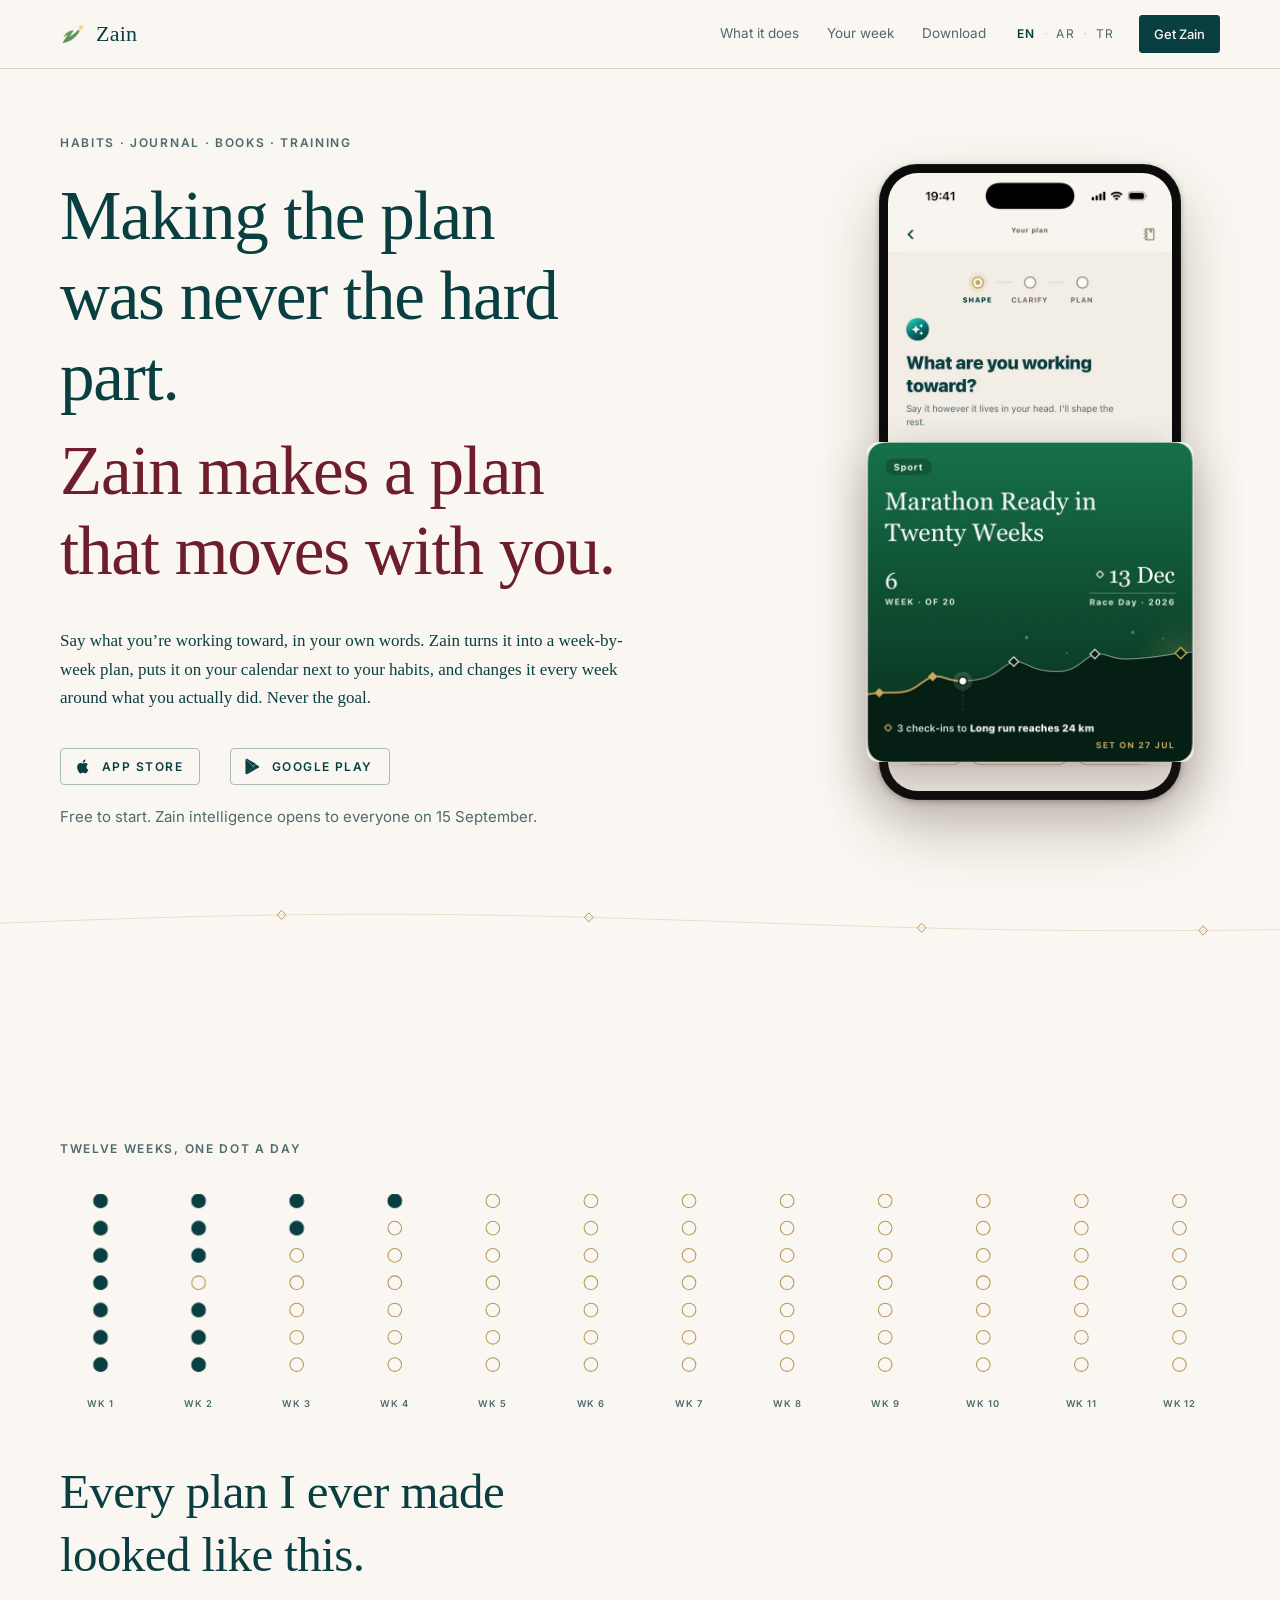
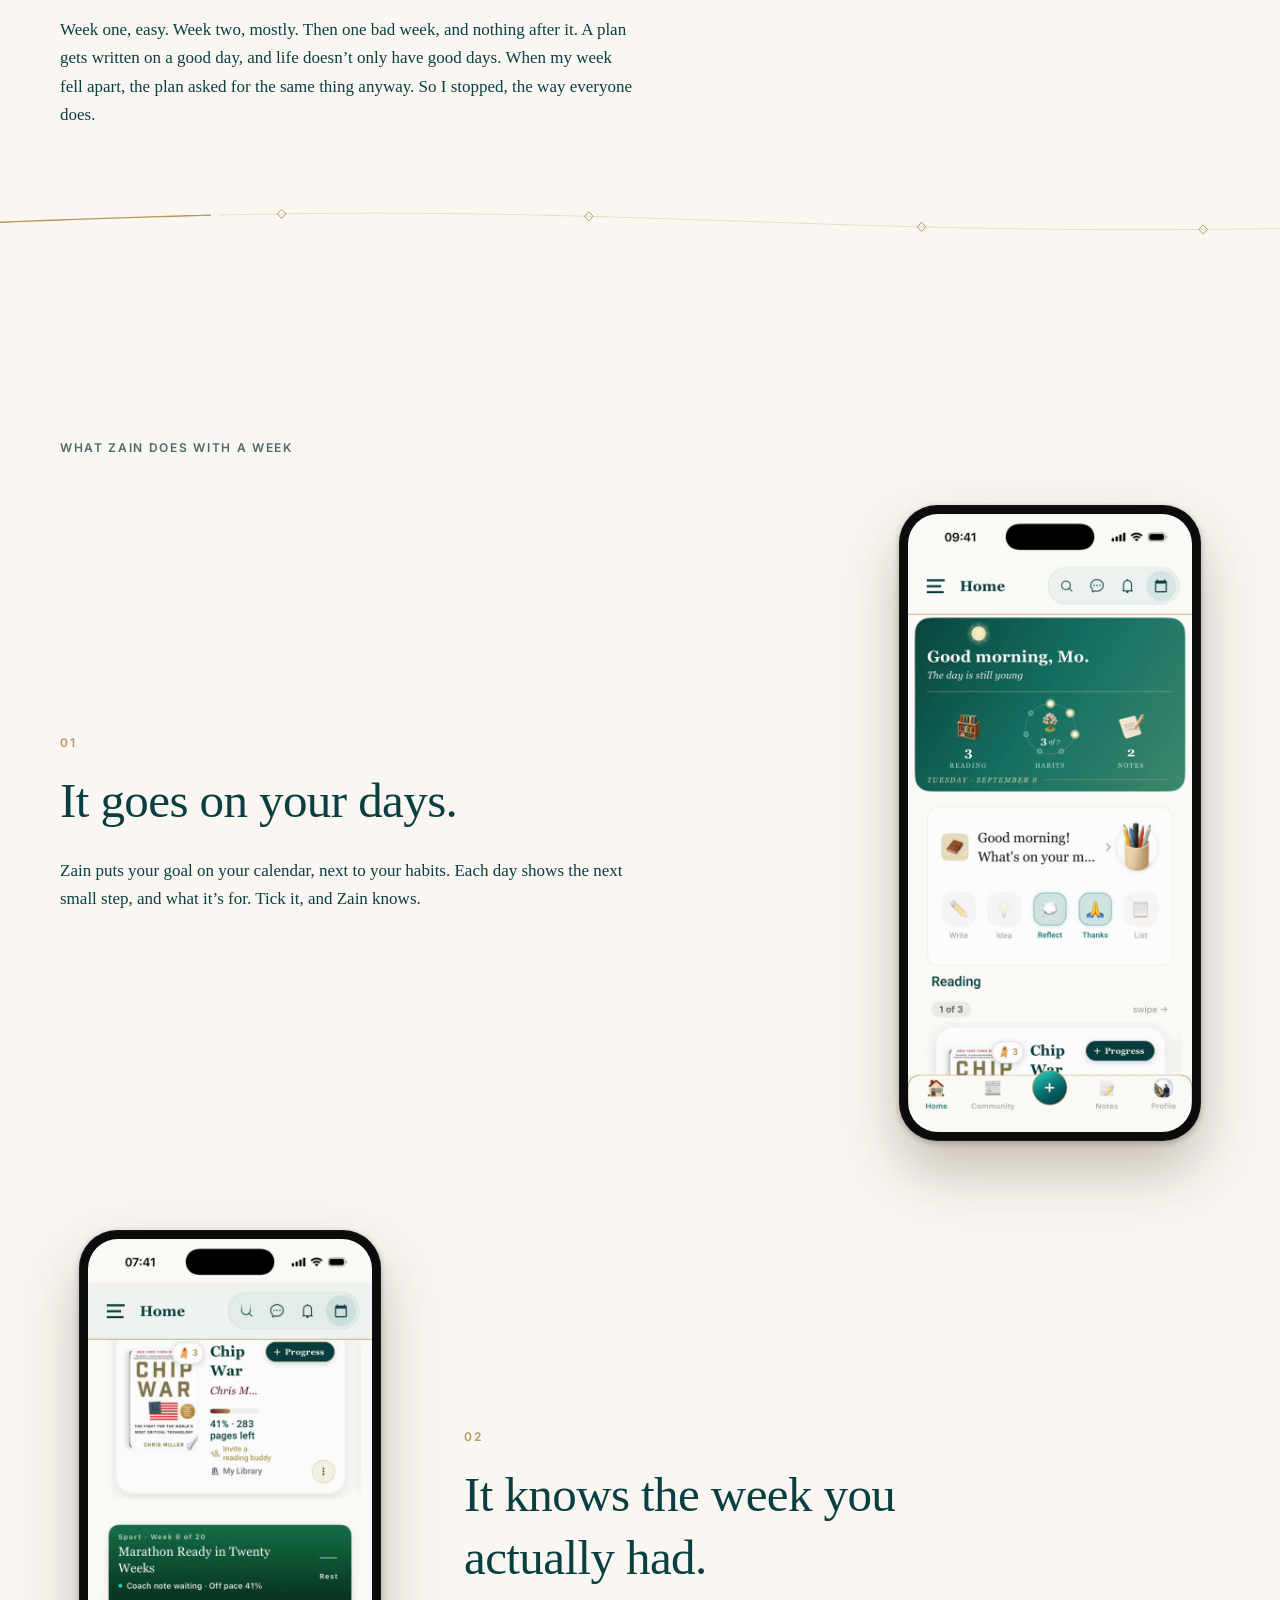
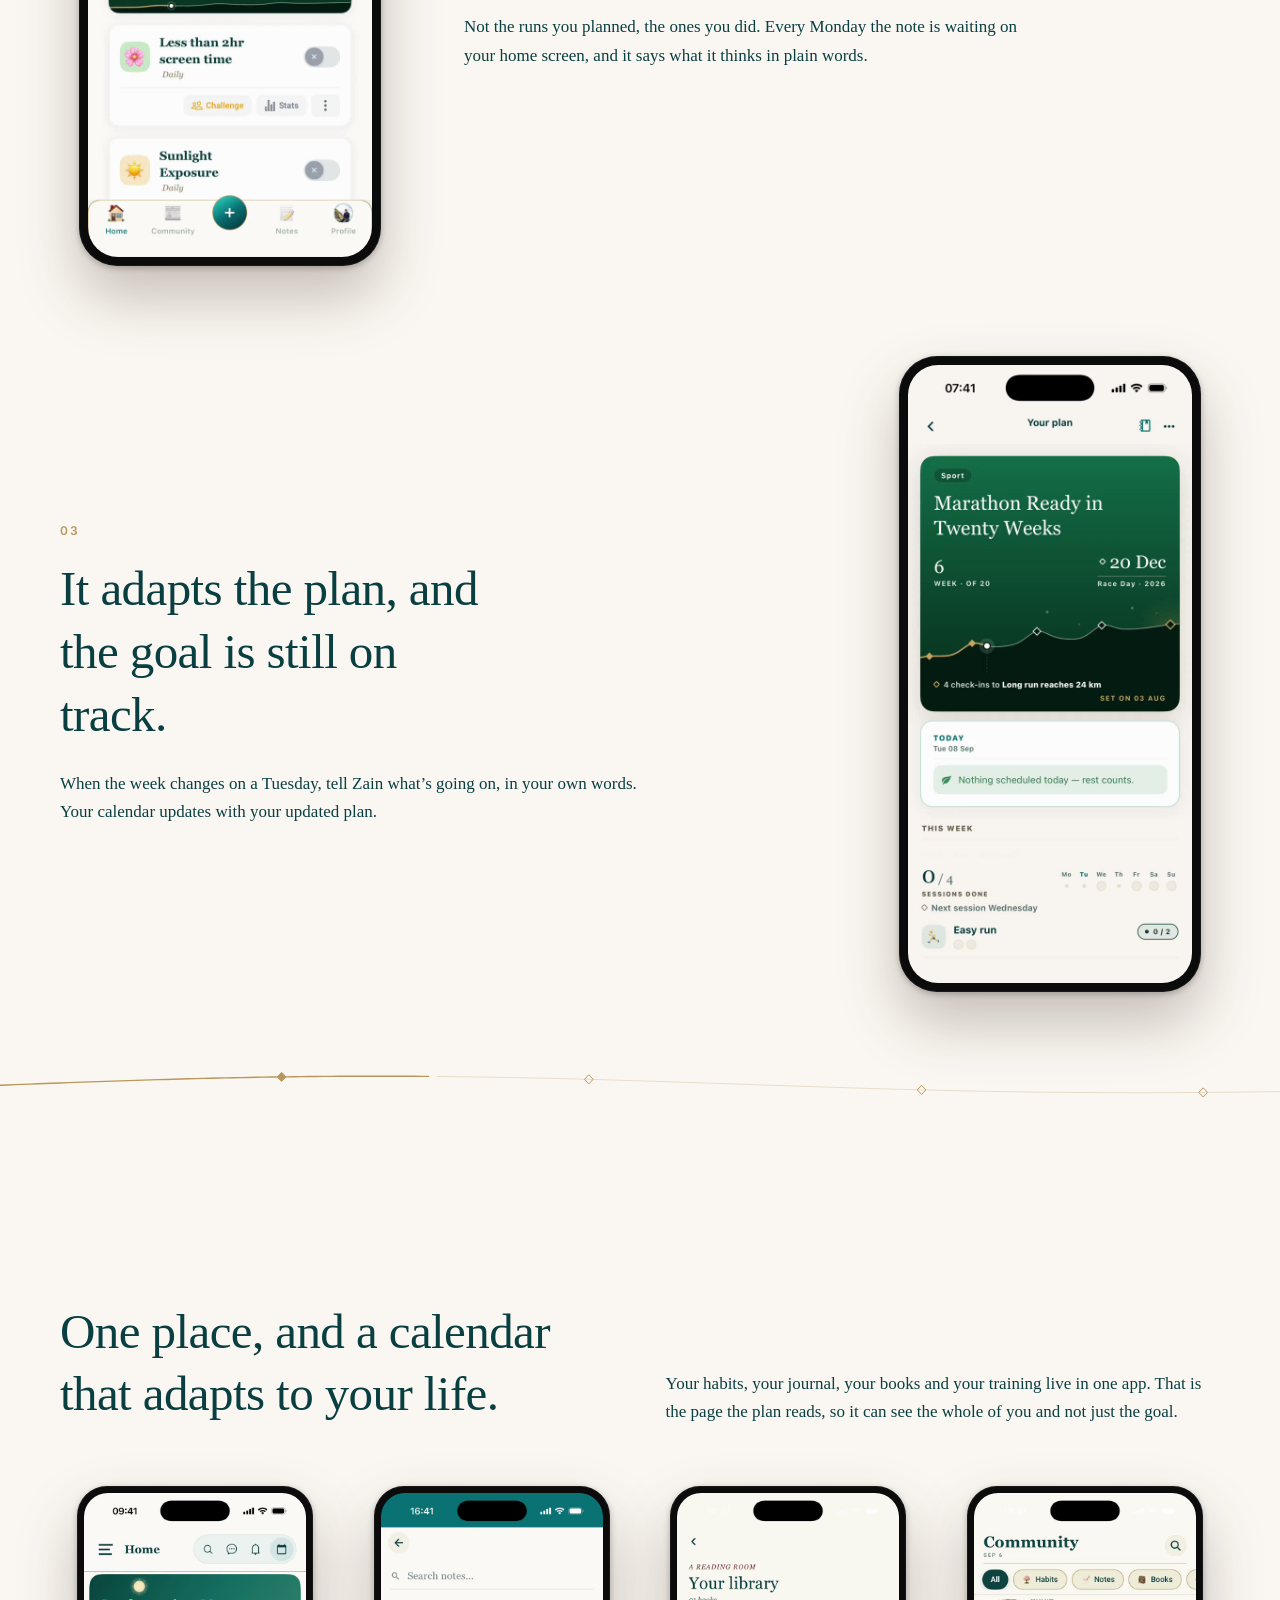
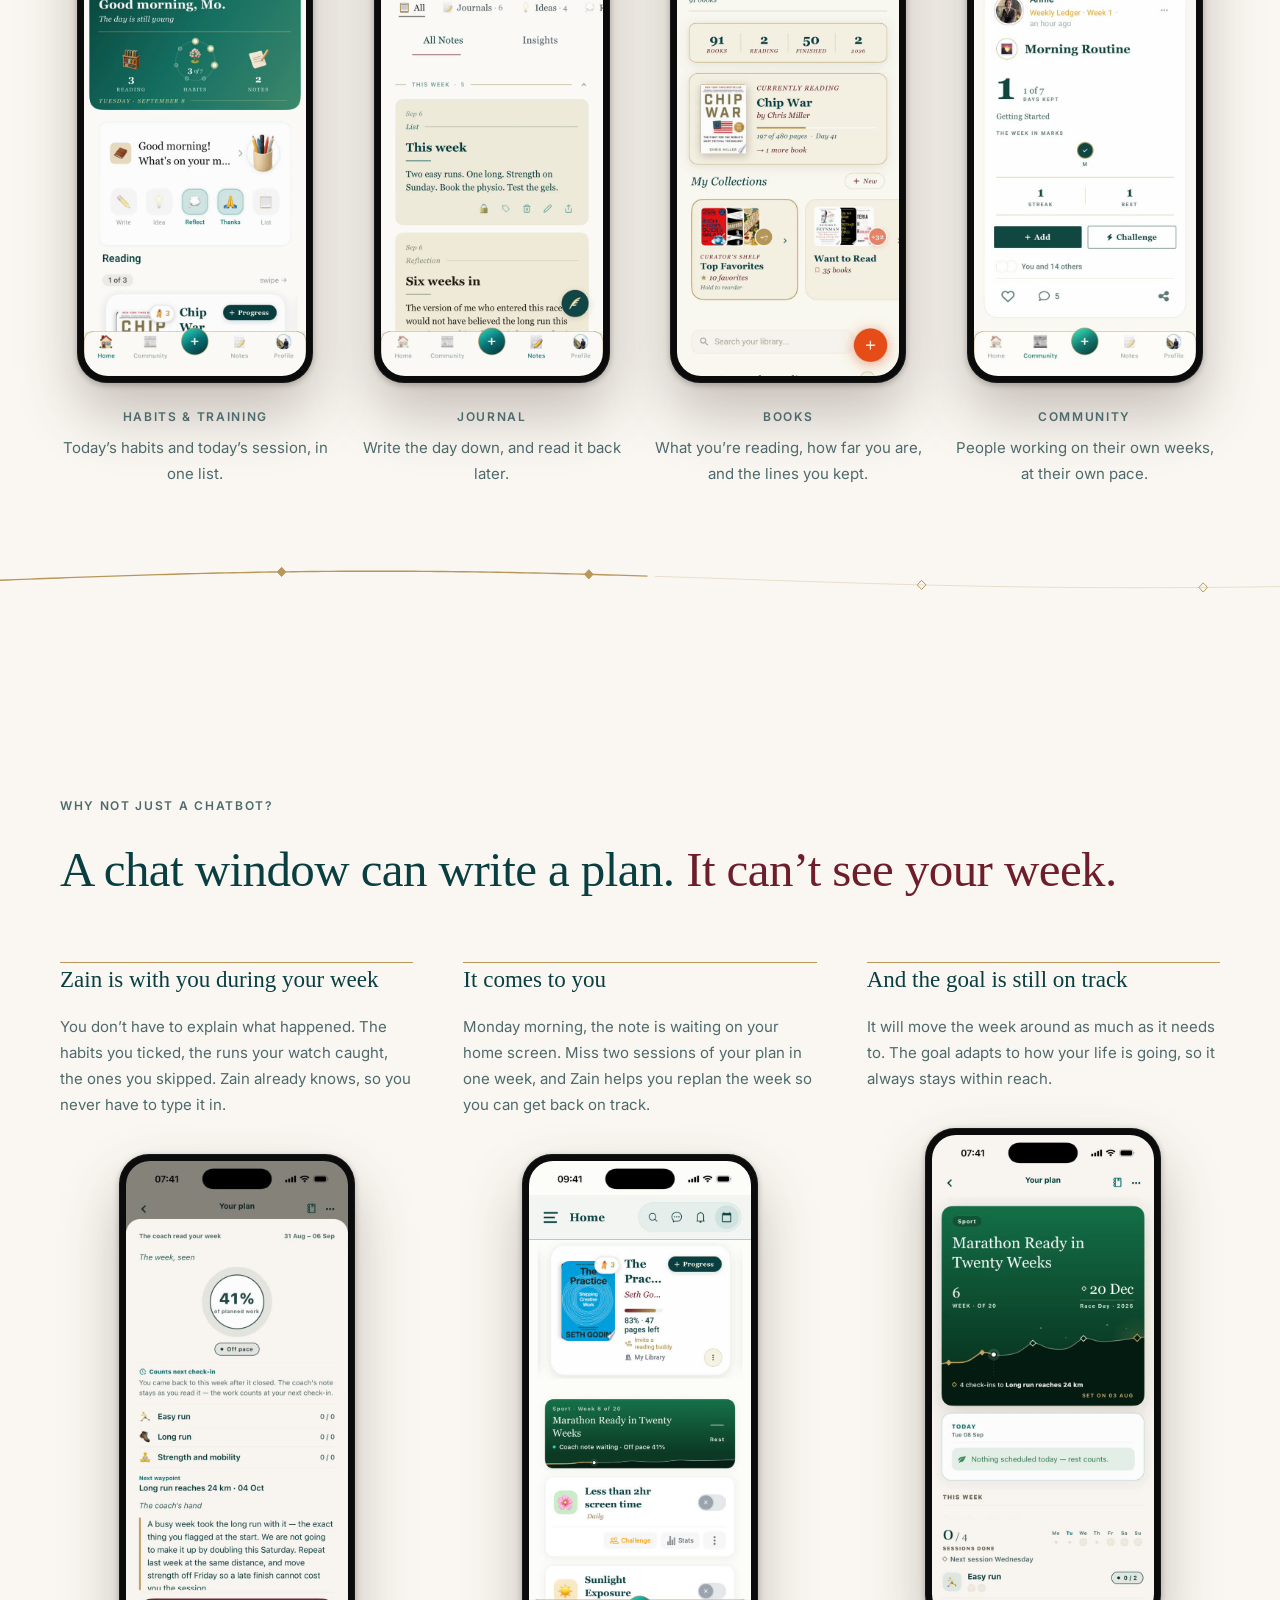
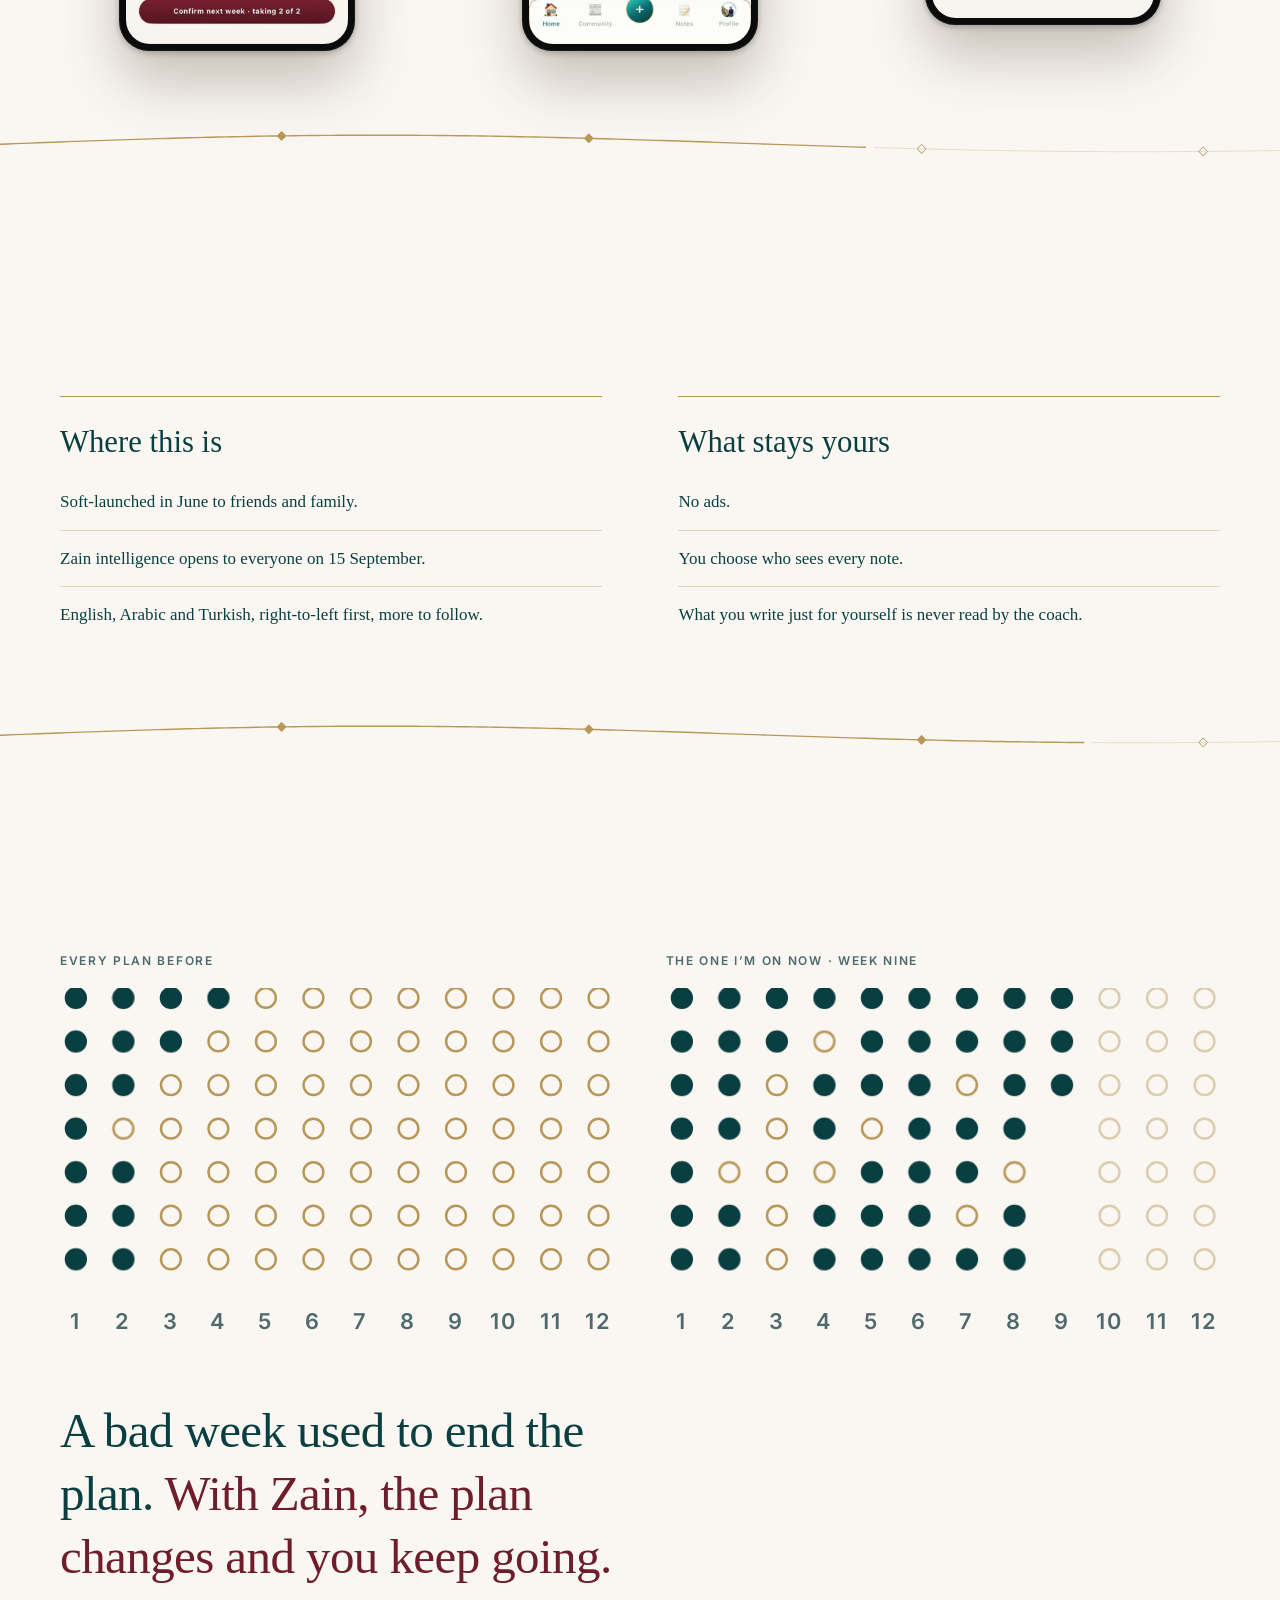
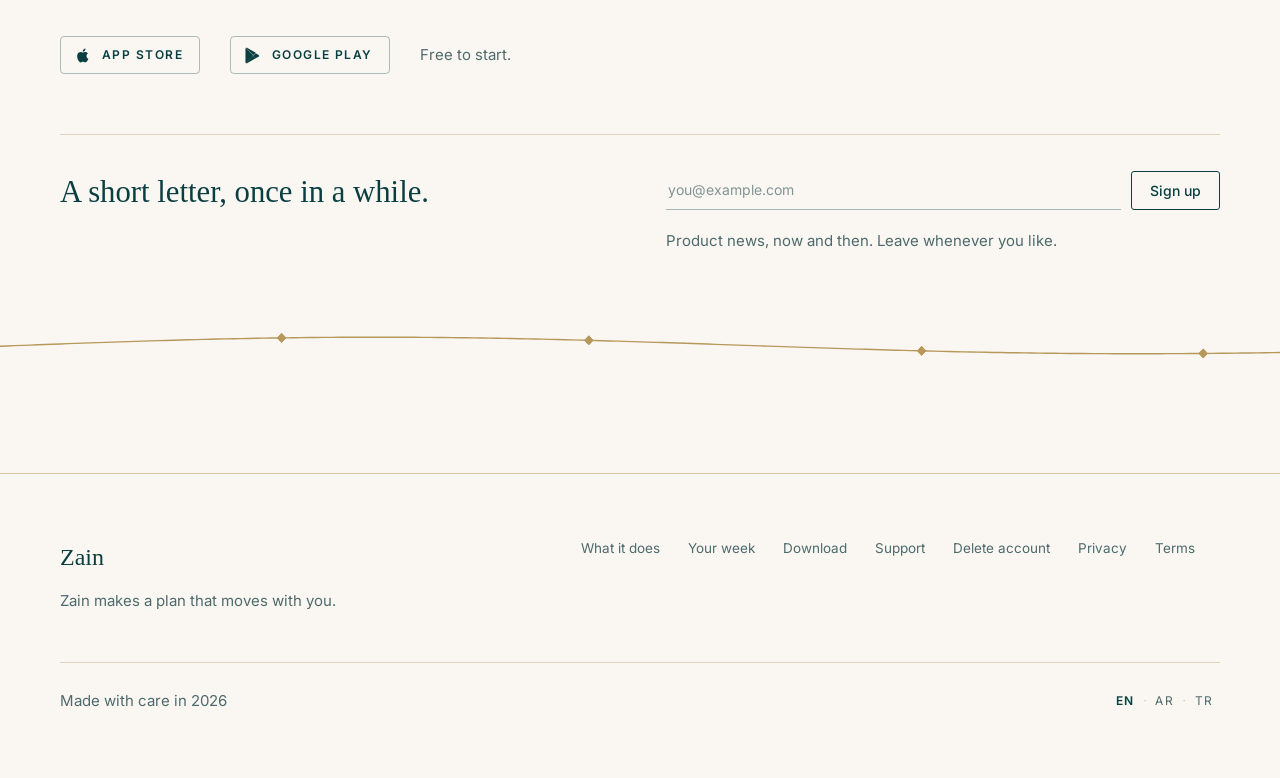
==== commit db04b2dd: "Rebuild the home page around the plan The site still sold the June soft launch: six rooms, a newspap" ====
--- a/index.html
+++ b/index.html
@@ -1,538 +1,375 @@
 <!doctype html>
-<html lang="en">
+<html lang="en" dir="ltr">
 <head>
 <meta charset="utf-8" />
 <meta name="viewport" content="width=device-width, initial-scale=1, viewport-fit=cover" />
 <meta name="robots" content="index, follow" />
-<meta name="theme-color" content="#FBF9F4" />
-
-<title data-i18n-title="doc.title.home">Zain — A daily companion for living with intention</title>
-<meta name="description" content="Zain is a home for the practices that compound into a meaningful life — habits, reading, journaling, fitness, and a community that's all in. Not more apps. One that's actually about you." data-i18n-content="doc.desc.home" />
+<meta name="theme-color" content="#FAF7F2" />
+
+<title data-i18n-title="doc.title">Zain — a plan that moves with you</title>
+<meta name="description" data-i18n-content="doc.desc" content="Say what you're working toward, in your own words. Zain turns it into a week-by-week plan, puts it on your calendar next to your habits, and changes it every week around what you actually did. Never the goal." />
+
+<link rel="canonical" href="https://thezainapp.com/" />
+<link rel="alternate" hreflang="en" href="https://thezainapp.com/?lang=en" />
+<link rel="alternate" hreflang="ar" href="https://thezainapp.com/?lang=ar" />
+<link rel="alternate" hreflang="tr" href="https://thezainapp.com/?lang=tr" />
+<link rel="alternate" hreflang="x-default" href="https://thezainapp.com/" />
 
 <!-- Open Graph -->
 <meta property="og:type" content="website" />
-<meta property="og:title" content="Zain — A daily companion" />
-<meta property="og:description" content="Habits, reading, journaling, fitness, and a community that's all in. A home for the practices that compound into a meaningful life — deliberately yours." />
-<meta property="og:image" content="https://thezainapp.com/assets/brand/logo_with_name.png" />
+<meta property="og:url" content="https://thezainapp.com/" />
+<meta property="og:title" content="Zain — a plan that moves with you" />
+<meta property="og:description" content="Making the plan was never the hard part. Zain turns your goal into a week-by-week plan, puts it on your calendar next to your habits, and changes it every week around the week you actually had." />
+<meta property="og:image" content="https://thezainapp.com/assets/brand/share.png" />
+<meta property="og:image:width" content="1200" />
+<meta property="og:image:height" content="630" />
 <meta name="twitter:card" content="summary_large_image" />
 
 <!-- Smart App Banner -->
 <meta name="apple-itunes-app" content="app-id=6757399804" />
 
-<!-- Favicon -->
 <link rel="icon" type="image/png" href="assets/brand/logo.png" />
 <link rel="apple-touch-icon" href="assets/brand/logo.png" />
 
-<!-- Fonts: Georgia is system-resident (used for display); Inter for UI copy.
-     Arabic: Amiri for editorial serif display, Tajawal for UI body. -->
+<!-- Georgia is system-resident (display). Inter for captions and UI.
+     Arabic: Amiri for display, Tajawal for text. Turkish uses the Latin set. -->
 <link rel="preconnect" href="https://fonts.googleapis.com" />
 <link rel="preconnect" href="https://fonts.gstatic.com" crossorigin />
-<link rel="stylesheet" href="https://fonts.googleapis.com/css2?family=Inter:wght@300;400;500;600;700&family=Amiri:ital,wght@0,400;0,700;1,400;1,700&family=Tajawal:wght@300;400;500;700&display=swap" />
-
+<link rel="stylesheet" href="https://fonts.googleapis.com/css2?family=Inter:wght@400;500;600&family=Amiri:wght@400;700&family=Tajawal:wght@400;500;700&display=swap"
+      media="print" onload="this.media='all'" />
+<noscript><link rel="stylesheet" href="https://fonts.googleapis.com/css2?family=Inter:wght@400;500;600&family=Amiri:wght@400;700&family=Tajawal:wght@400;500;700&display=swap" /></noscript>
+
+<link rel="preload" as="image" href="assets/clips/type-marathon.jpg" fetchpriority="high" />
+<link rel="stylesheet" href="chrome.css" />
 <link rel="stylesheet" href="home.css" />
+<script>document.documentElement.classList.add('js');</script>
 </head>
 
 <body>
 
-<!-- ─────────────────────────────────────────────────────────────
-     MASTHEAD
-     ───────────────────────────────────────────────────────────── -->
-<header class="masthead" id="top">
+<a class="skip-link" href="#main" data-i18n="a11y.skip">Skip to the page</a>
+
+<!-- ── 1 · masthead ──────────────────────────────────────── -->
+<header class="masthead">
   <div class="wrap masthead__inner">
-    <a class="masthead__brand" href="#top" aria-label="Zain — home" data-i18n-attr="aria-label:nav.brand_aria">
-      <img src="assets/brand/logo.png" alt="" class="masthead__mark" />
+    <a class="masthead__brand" href="#top" aria-label="Zain" data-i18n-attr="aria-label:nav.brand_aria">
+      <img class="masthead__mark" src="assets/brand/logo.png" alt="" />
       <span class="masthead__wordmark">Zain</span>
     </a>
 
     <nav class="masthead__nav" aria-label="Sections" data-i18n-attr="aria-label:nav.sections_aria">
-      <a href="#pillars" data-i18n="nav.app">The App</a>
-      <a href="#habits" data-i18n="nav.habits">Habits</a>
-      <a href="#library" data-i18n="nav.library">Library</a>
-      <a href="#journal" data-i18n="nav.journal">Journal</a>
-      <a href="#community" data-i18n="nav.community">Community</a>
-      <a href="#day" data-i18n="nav.day">A Day</a>
+      <a href="#week" data-i18n="nav.what">What it does</a>
+      <a href="#badweek" data-i18n="nav.week">Your week</a>
+      <a href="#download" data-i18n="nav.download">Download</a>
     </nav>
 
     <div class="masthead__actions">
-      <button type="button" class="lang-toggle" data-lang-toggle aria-label="Switch to Arabic" lang="ar">العربية</button>
-      <a class="btn btn--small btn--primary" href="#download" data-track="nav-download">
-        <svg aria-hidden="true" width="14" height="16" viewBox="0 0 14 16" fill="currentColor"><path d="M11.5 8.5c0-2.3 1.9-3.4 2-3.5-1.1-1.6-2.8-1.8-3.4-1.9-1.5-.1-2.8.8-3.5.8-.7 0-1.8-.8-3-.8-1.5 0-2.9.9-3.7 2.3-1.6 2.7-.4 6.8 1.1 9 .8 1.1 1.7 2.3 2.9 2.3 1.2 0 1.6-.7 3-.7s1.8.7 3 .7c1.3 0 2.1-1.1 2.9-2.2.9-1.3 1.3-2.5 1.3-2.6 0 0-2.5-.9-2.6-3.4zM9.2 1.6c.6-.8 1.1-1.9 1-3-1 0-2.1.7-2.8 1.5-.6.7-1.2 1.8-1 2.9 1.1.1 2.2-.6 2.8-1.4z"/></svg>
-        <svg aria-hidden="true" width="14" height="16" viewBox="0 0 20 22" fill="currentColor"><path d="M3.6.6c-.3.3-.5.8-.5 1.3v18.2c0 .6.2 1 .5 1.3l10.2-10.4L3.6.6zm11.4 11.6l2.6-1.5c.9-.5.9-1.3 0-1.8l-2.3-1.3-2.8 2.8 2.5 1.8zm-2-3.3L5.3 1.2 13.5 6l-.5 2.9zm-.5 2.9L5.3 19.6 13 13.5l-.5-2.7z"/></svg>
-        <span data-i18n="nav.download">Download</span>
+      <div class="langs" role="group" aria-label="Language" data-i18n-attr="aria-label:nav.lang_aria">
+        <button type="button" data-lang="en" lang="en">EN</button><span aria-hidden="true">·</span>
+        <button type="button" data-lang="ar" lang="ar">AR</button><span aria-hidden="true">·</span>
+        <button type="button" data-lang="tr" lang="tr">TR</button>
+      </div>
+      <a class="zbtn zbtn--sm" href="#download" data-i18n="nav.get">Get Zain</a>
+    </div>
+  </div>
+</header>
+
+<main id="main">
+
+<!-- ── 2 · hero ──────────────────────────────────────────── -->
+<section class="s hero" id="top">
+  <div class="wrap">
+    <div class="hero__inner">
+      <div class="hero__copy">
+        <p class="eyebrow hero__eyebrow" data-i18n="hero.eyebrow">Habits · Journal · Books · Training</p>
+        <h1 class="d1 hero__title" data-i18n="hero.title">Making the plan was never the hard part.</h1>
+        <p class="d1 ox hero__title" data-i18n="hero.title2">Zain makes a plan that moves with you.</p>
+        <p class="body hero__body" data-i18n="hero.body">Say what you’re working toward, in your own words. Zain turns it into a week-by-week plan, puts it on your calendar next to your habits, and changes it every week around what you actually did. Never the goal.</p>
+
+        <div class="stores hero__stores">
+          <a class="store" href="https://apps.apple.com/app/id6757399804" data-track="hero-appstore">
+            <svg aria-hidden="true" width="19" height="19" viewBox="0 0 24 24" fill="currentColor"><path d="M17.05 12.54c-.02-2.2 1.8-3.26 1.88-3.31-1.02-1.5-2.62-1.7-3.18-1.72-1.35-.14-2.64.79-3.33.79-.69 0-1.75-.77-2.87-.75-1.48.02-2.84.86-3.6 2.18-1.53 2.66-.39 6.6 1.1 8.76.73 1.06 1.6 2.25 2.74 2.2 1.1-.04 1.51-.71 2.84-.71 1.32 0 1.7.71 2.86.69 1.18-.02 1.93-1.07 2.65-2.14.84-1.22 1.18-2.41 1.2-2.47-.03-.01-2.29-.88-2.31-3.49zM14.88 5.9c.6-.73 1.01-1.75.9-2.76-.87.04-1.92.58-2.55 1.31-.56.65-1.05 1.68-.92 2.68.97.07 1.96-.49 2.57-1.23z"/></svg>
+            <span data-i18n="cta.appstore">App Store</span>
+          </a>
+          <a class="store" href="https://play.google.com/store/apps/details?id=com.zainapp" data-track="hero-playstore">
+            <svg aria-hidden="true" width="19" height="19" viewBox="0 0 24 24" fill="currentColor"><path d="M3.6 2.4c-.3.3-.5.8-.5 1.4v16.4c0 .6.2 1.1.5 1.4l.1.1 9.2-9.2v-.2L3.6 2.4z"/><path d="M16 15.6l-3.1-3.1v-.2l3.1-3.1.1.1 3.6 2.1c1 .6 1 1.5 0 2.1L16 15.6z"/><path d="M16.1 15.5 12.9 12.3 3.6 21.6c.3.4.9.4 1.5.1l11-6.2"/><path d="M16.1 8.5 5.1 2.3c-.6-.3-1.2-.3-1.5.1l9.3 9.3 3.2-3.2z"/></svg>
+            <span data-i18n="cta.playstore">Google Play</span>
+          </a>
+        </div>
+
+        <p class="cap hero__note" data-i18n="hero.note">Free to start. Zain intelligence opens to everyone on 15 September.</p>
+      </div>
+
+      <div class="hero__stage" data-stage>
+        <div class="phone">
+          <video data-clip="type-marathon" poster="assets/clips/type-marathon.jpg" muted playsinline preload="none" loop
+                 aria-label="A goal being typed into Zain in plain words." data-i18n-attr="aria-label:hero.clip_alt"></video>
+        </div>
+        <img class="hero__card" src="assets/clips/plan-1.jpg" alt="" loading="lazy" />
+      </div>
+    </div>
+  </div>
+  <svg class="terrain" data-terrain="0" aria-hidden="true"></svg>
+</section>
+
+<!-- ── 3 · the bad week ──────────────────────────────────── -->
+<section class="s" id="badweek">
+  <div class="wrap">
+    <p class="eyebrow will" data-i18n="bad.eyebrow">Twelve weeks, one dot a day</p>
+    <div class="badweek__grid">
+      <svg class="dots" data-grid="before" data-labels="1" aria-hidden="true"></svg>
+    </div>
+    <h2 class="d2 badweek__title will" data-i18n="bad.title">Every plan I ever made looked like this.</h2>
+    <p class="body badweek__body will" data-i18n="bad.body">Week one, easy. Week two, mostly. Then one bad week, and nothing after it. A plan gets written on a good day, and life doesn’t only have good days. When my week fell apart, the plan asked for the same thing anyway. So I stopped, the way everyone does.</p>
+  </div>
+  <svg class="terrain" data-terrain="0.17" aria-hidden="true"></svg>
+</section>
+
+<!-- ── 4 · what Zain does with a week ────────────────────── -->
+<section class="s" id="week">
+  <div class="wrap">
+    <p class="eyebrow will" data-i18n="week.eyebrow">What Zain does with a week</p>
+
+    <div class="steps">
+      <article class="step">
+        <div class="step__copy will">
+          <p class="step__no">01</p>
+          <h2 class="d2 step__title" data-i18n="week.s1.title">It goes on your days.</h2>
+          <p class="body step__body" data-i18n="week.s1.body">Zain puts your goal on your calendar, next to your habits. Each day shows the next small step, and what it’s for. Tick it, and Zain knows.</p>
+        </div>
+        <div class="step__stage will">
+          <div class="phone">
+            <video data-clip="days3" poster="assets/clips/days3.jpg" muted playsinline preload="none" loop
+                   aria-label="The home screen, with today’s session listed beside the day’s habits, then ticked off." data-i18n-attr="aria-label:week.s1.clip_alt"></video>
+          </div>
+        </div>
+      </article>
+
+      <article class="step">
+        <div class="step__copy will">
+          <p class="step__no">02</p>
+          <h2 class="d2 step__title" data-i18n="week.s2.title">It knows the week you actually had.</h2>
+          <p class="body step__body" data-i18n="week.s2.body">Not the runs you planned, the ones you did. Every Monday the note is waiting on your home screen, and it says what it thinks in plain words.</p>
+        </div>
+        <div class="step__stage will">
+          <div class="phone">
+            <video data-clip="badweek" poster="assets/clips/badweek.jpg" muted playsinline preload="none" loop
+                   aria-label="A week read back: the sessions done, the ones missed, and the coach’s note about it." data-i18n-attr="aria-label:week.s2.clip_alt"></video>
+          </div>
+        </div>
+      </article>
+
+      <article class="step">
+        <div class="step__copy will">
+          <p class="step__no">03</p>
+          <h2 class="d2 step__title" data-i18n="week.s3.title">It adapts the plan, and the goal is still on track.</h2>
+          <p class="body step__body" data-i18n="week.s3.body">When the week changes on a Tuesday, tell Zain what’s going on, in your own words. Your calendar updates with your updated plan.</p>
+        </div>
+        <div class="step__stage will">
+          <div class="phone">
+            <video data-clip="margin" poster="assets/clips/margin.jpg" muted playsinline preload="none" loop
+                   aria-label="A line typed to the coach, and the reply sliding up with the changed week." data-i18n-attr="aria-label:week.s3.clip_alt"></video>
+          </div>
+        </div>
+      </article>
+    </div>
+  </div>
+  <svg class="terrain" data-terrain="0.34" aria-hidden="true"></svg>
+</section>
+
+<!-- ── 5 · the foundation ────────────────────────────────── -->
+<section class="s" id="foundation">
+  <div class="wrap">
+    <div class="found__head">
+      <h2 class="d2 will" data-i18n="found.title">One place, and a calendar that adapts to your life.</h2>
+      <p class="body will" data-i18n="found.body">Your habits, your journal, your books and your training live in one app. That is the page the plan reads, so it can see the whole of you and not just the goal.</p>
+    </div>
+
+    <div class="found__row">
+      <div class="found__col will">
+        <div class="phone phone--sm">
+          <video data-clip="days3" poster="assets/clips/days3.jpg" muted playsinline preload="none" loop
+                 aria-label="The day’s habits and today’s training session in one list." data-i18n-attr="aria-label:found.c1.alt"></video>
+        </div>
+        <p class="eyebrow found__label" data-i18n="found.c1.label">Habits &amp; training</p>
+        <p class="cap found__line" data-i18n="found.c1.line">Today’s habits and today’s session, in one list.</p>
+      </div>
+
+      <div class="found__col will">
+        <div class="phone phone--sm">
+          <video data-clip="notes-a" poster="assets/clips/notes-a.jpg" muted playsinline preload="none" loop
+                 aria-label="The journal, with the entries written this week." data-i18n-attr="aria-label:found.c2.alt"></video>
+        </div>
+        <p class="eyebrow found__label" data-i18n="found.c2.label">Journal</p>
+        <p class="cap found__line" data-i18n="found.c2.line">Write the day down, and read it back later.</p>
+      </div>
+
+      <div class="found__col will">
+        <div class="phone phone--sm">
+          <video data-clip="books-a" poster="assets/clips/books-a.jpg" muted playsinline preload="none" loop
+                 aria-label="The book being read, and the shelf behind it." data-i18n-attr="aria-label:found.c3.alt"></video>
+        </div>
+        <p class="eyebrow found__label" data-i18n="found.c3.label">Books</p>
+        <p class="cap found__line" data-i18n="found.c3.line">What you’re reading, how far you are, and the lines you kept.</p>
+      </div>
+
+      <div class="found__col will">
+        <div class="phone phone--sm">
+          <video data-clip="community" poster="assets/clips/community.jpg" muted playsinline preload="none" loop
+                 aria-label="The community feed, scrolling." data-i18n-attr="aria-label:found.c4.alt"></video>
+        </div>
+        <p class="eyebrow found__label" data-i18n="found.c4.label">Community</p>
+        <p class="cap found__line" data-i18n="found.c4.line">People working on their own weeks, at their own pace.</p>
+      </div>
+    </div>
+  </div>
+  <svg class="terrain" data-terrain="0.51" aria-hidden="true"></svg>
+</section>
+
+<!-- ── 6 · why not just a chatbot ────────────────────────── -->
+<section class="s" id="why">
+  <div class="wrap">
+    <p class="eyebrow will" data-i18n="why.eyebrow">Why not just a chatbot?</p>
+    <h2 class="d2 will" style="margin-top:calc(var(--base) * 2)" data-i18n="why.title">A chat window can write a plan. <span class="ox">It can’t see your week.</span></h2>
+
+    <div class="why__cols">
+      <div class="why__col will">
+        <div>
+          <hr class="rule" />
+          <h3 class="d4" data-i18n="why.c1.title">Zain is with you during your week</h3>
+          <p class="cap why__body" data-i18n="why.c1.body">You don’t have to explain what happened. The habits you ticked, the runs your watch caught, the ones you skipped. Zain already knows, so you never have to type it in.</p>
+        </div>
+        <div class="phone phone--sm">
+          <img src="assets/clips/read-still.jpg" alt="The coach&#8217;s read of the week, and the sessions it counted." data-i18n-attr="alt:why.c1.alt" loading="lazy" />
+        </div>
+      </div>
+
+      <div class="why__col will">
+        <div>
+          <hr class="rule" />
+          <h3 class="d4" data-i18n="why.c2.title">It comes to you</h3>
+          <p class="cap why__body" data-i18n="why.c2.body">Monday morning, the note is waiting on your home screen. Miss two sessions of your plan in one week, and Zain helps you replan the week so you can get back on track.</p>
+        </div>
+        <div class="phone phone--sm">
+          <img src="assets/clips/home-practice.jpg" alt="The home screen, with the plan&#8217;s note waiting among the day&#8217;s habits." data-i18n-attr="alt:why.c2.alt" loading="lazy" />
+        </div>
+      </div>
+
+      <div class="why__col will">
+        <div>
+          <hr class="rule" />
+          <h3 class="d4" data-i18n="why.c3.title">And the goal is still on track</h3>
+          <p class="cap why__body" data-i18n="why.c3.body">It will move the week around as much as it needs to. The goal adapts to how your life is going, so it always stays within reach.</p>
+        </div>
+        <div class="phone phone--sm">
+          <img src="assets/clips/margin-still.jpg" alt="The plan screen, showing this week&#8217;s sessions." data-i18n-attr="alt:why.c3.alt" loading="lazy" />
+        </div>
+      </div>
+    </div>
+  </div>
+  <svg class="terrain" data-terrain="0.68" aria-hidden="true"></svg>
+</section>
+
+<!-- ── 7 · where this is, and what stays yours ───────────── -->
+<section class="s" id="where">
+  <div class="wrap where__cols">
+    <div class="where__col will">
+      <hr class="rule" />
+      <h2 class="d3" style="margin-top:calc(var(--base) * 1.5)" data-i18n="where.a.title">Where this is</h2>
+      <ul class="where__list">
+        <li data-i18n="where.a.l1">Soft-launched in June to friends and family.</li>
+        <li data-i18n="where.a.l2">Zain intelligence opens to everyone on 15 September.</li>
+        <li data-i18n="where.a.l3">English, Arabic and Turkish, right-to-left first, more to follow.</li>
+      </ul>
+    </div>
+    <div class="where__col will">
+      <hr class="rule" />
+      <h2 class="d3" style="margin-top:calc(var(--base) * 1.5)" data-i18n="where.b.title">What stays yours</h2>
+      <ul class="where__list">
+        <li data-i18n="where.b.l1">No ads.</li>
+        <li data-i18n="where.b.l2">You choose who sees every note.</li>
+        <li data-i18n="where.b.l3">What you write just for yourself is never read by the coach.</li>
+      </ul>
+    </div>
+  </div>
+  <svg class="terrain" data-terrain="0.85" aria-hidden="true"></svg>
+</section>
+
+<!-- ── 8 · close and download ────────────────────────────── -->
+<section class="s" id="download">
+  <div class="wrap">
+    <div class="close__grids">
+      <div class="will">
+        <p class="eyebrow close__grid-label" data-i18n="close.g1">Every plan before</p>
+        <svg class="dots" data-grid="before" data-compact="1" aria-hidden="true"></svg>
+      </div>
+      <div class="will">
+        <p class="eyebrow close__grid-label" data-i18n="close.g2">The one I’m on now · week nine</p>
+        <svg class="dots" data-grid="now" data-compact="1" aria-hidden="true"></svg>
+      </div>
+    </div>
+
+    <h2 class="d2 close__title will" data-i18n="close.title">A bad week used to end the plan. <span class="ox">With Zain, the plan changes and you keep going.</span></h2>
+
+    <div class="stores close__stores will">
+      <a class="store" href="https://apps.apple.com/app/id6757399804" data-track="close-appstore">
+        <svg aria-hidden="true" width="19" height="19" viewBox="0 0 24 24" fill="currentColor"><path d="M17.05 12.54c-.02-2.2 1.8-3.26 1.88-3.31-1.02-1.5-2.62-1.7-3.18-1.72-1.35-.14-2.64.79-3.33.79-.69 0-1.75-.77-2.87-.75-1.48.02-2.84.86-3.6 2.18-1.53 2.66-.39 6.6 1.1 8.76.73 1.06 1.6 2.25 2.74 2.2 1.1-.04 1.51-.71 2.84-.71 1.32 0 1.7.71 2.86.69 1.18-.02 1.93-1.07 2.65-2.14.84-1.22 1.18-2.41 1.2-2.47-.03-.01-2.29-.88-2.31-3.49zM14.88 5.9c.6-.73 1.01-1.75.9-2.76-.87.04-1.92.58-2.55 1.31-.56.65-1.05 1.68-.92 2.68.97.07 1.96-.49 2.57-1.23z"/></svg>
+        <span data-i18n="cta.appstore">App Store</span>
       </a>
-    </div>
-  </div>
-  <div class="masthead__rule"></div>
-  <p class="dateline wrap" data-i18n="masthead.dateline">Vol. I · Spring 2026 · Preview edition · <em>thezainapp.com</em></p>
-</header>
-
-
-<!-- ─────────────────────────────────────────────────────────────
-     HERO
-     ───────────────────────────────────────────────────────────── -->
-<section class="hero">
-  <div class="hero__grain" aria-hidden="true"></div>
-
-  <div class="wrap hero__inner">
-    <div class="hero__copy will-animate">
-      <div class="kicker"><span class="kicker__line"></span><span data-i18n="hero.kicker">A daily companion</span></div>
-      <h1 class="hero__title" data-i18n="hero.title">
-        <em>Deliberately</em> <br class="br-mobile" />yours.
-      </h1>
-      <p class="hero__lede" data-i18n="hero.lede">
-        A home for the practices that compound into a meaningful life — your
-        <strong>habits</strong>, your <strong>reading</strong>,
-        your <strong>journal</strong>, your <strong>fitness</strong>, and a
-        <strong>community</strong> that's all in. Not more apps. One that's
-        actually about you.
-      </p>
-
-      <div class="hero__cta">
-        <a class="btn btn--primary btn--lg" href="#download" data-track="hero-download">
-          <svg aria-hidden="true" width="20" height="22" viewBox="-1 -1 16 18" fill="currentColor"><path d="M11.5 8.5c0-2.3 1.9-3.4 2-3.5-1.1-1.6-2.8-1.8-3.4-1.9-1.5-.1-2.8.8-3.5.8-.7 0-1.8-.8-3-.8-1.5 0-2.9.9-3.7 2.3-1.6 2.7-.4 6.8 1.1 9 .8 1.1 1.7 2.3 2.9 2.3 1.2 0 1.6-.7 3-.7s1.8.7 3 .7c1.3 0 2.1-1.1 2.9-2.2.9-1.3 1.3-2.5 1.3-2.6 0 0-2.5-.9-2.6-3.4zM9.2 1.6c.6-.8 1.1-1.9 1-3-1 0-2.1.7-2.8 1.5-.6.7-1.2 1.8-1 2.9 1.1.1 2.2-.6 2.8-1.4z"/></svg>
-          <svg aria-hidden="true" width="18" height="20" viewBox="0 0 20 22" fill="currentColor"><path d="M3.6.6c-.3.3-.5.8-.5 1.3v18.2c0 .6.2 1 .5 1.3l10.2-10.4L3.6.6zm11.4 11.6l2.6-1.5c.9-.5.9-1.3 0-1.8l-2.3-1.3-2.8 2.8 2.5 1.8zm-2-3.3L5.3 1.2 13.5 6l-.5 2.9zm-.5 2.9L5.3 19.6 13 13.5l-.5-2.7z"/></svg>
-          <span data-i18n="hero.cta_download">Download the app</span>
-        </a>
-        <a class="btn btn--ghost btn--lg" href="#pillars">
-          <span data-i18n="hero.cta_explore">See what's inside</span>
-          <span aria-hidden="true" class="btn__arrow">→</span>
-        </a>
-      </div>
-
-      <p class="hero__meta">
-        <span class="hero__meta-dot" aria-hidden="true"></span>
-        <span data-i18n="hero.meta">Free to use · No ads, no paywalls</span>
-      </p>
-    </div>
-
-    <div class="hero__art will-animate">
-      <!-- Device frame -->
-      <div class="device">
-        <div class="device__notch" aria-hidden="true"></div>
-        <img class="device__screen" src="assets/screenshots/home.jpg" alt="The Zain home screen at night — today's habits, reading, and a gentle prompt to reflect." data-i18n-attr="alt:hero.alt" />
-      </div>
-
-      <!-- Gold foil rule anchor -->
-      <div class="hero__foilrule" aria-hidden="true"></div>
-    </div>
-  </div>
-</section>
-
-
-<!-- ─────────────────────────────────────────────────────────────
-     SIX PILLARS — the sections of the app
-     ───────────────────────────────────────────────────────────── -->
-<section class="pillars" id="pillars">
-  <div class="wrap">
-    <header class="section-head will-animate">
-      <div class="kicker"><span class="kicker__line"></span><span data-i18n="pillars.kicker">Inside the app</span></div>
-      <h2 class="section-head__title" data-i18n="pillars.title">
-        Six well-kept rooms.<br />
-        <em>One companion.</em>
-      </h2>
-      <p class="section-head__lede" data-i18n="pillars.lede">
-        Most apps pull you in a dozen directions. Zain has six — chosen with
-        care, laid out like the sections of a well-kept journal.
-      </p>
-    </header>
-
-    <div class="pillars__grid">
-      <a class="pillar will-animate" href="#habits">
-        <img class="pillar__icon" src="assets/icons/habits.png" alt="" />
-        <span class="pillar__kicker" data-i18n="pillars.habits.kicker">The Ritual</span>
-        <h3 class="pillar__title" data-i18n="pillars.habits.title">Habits</h3>
-        <p class="pillar__body" data-i18n="pillars.habits.body">Streaks that don't shame. Checklists for the days that need scaffolding.</p>
-        <span class="pillar__read" data-i18n="pillars.read_more">Read more →</span>
+      <a class="store" href="https://play.google.com/store/apps/details?id=com.zainapp" data-track="close-playstore">
+        <svg aria-hidden="true" width="19" height="19" viewBox="0 0 24 24" fill="currentColor"><path d="M3.6 2.4c-.3.3-.5.8-.5 1.4v16.4c0 .6.2 1.1.5 1.4l.1.1 9.2-9.2v-.2L3.6 2.4z"/><path d="M16 15.6l-3.1-3.1v-.2l3.1-3.1.1.1 3.6 2.1c1 .6 1 1.5 0 2.1L16 15.6z"/><path d="M16.1 15.5 12.9 12.3 3.6 21.6c.3.4.9.4 1.5.1l11-6.2"/><path d="M16.1 8.5 5.1 2.3c-.6-.3-1.2-.3-1.5.1l9.3 9.3 3.2-3.2z"/></svg>
+        <span data-i18n="cta.playstore">Google Play</span>
       </a>
-
-      <a class="pillar will-animate" href="#library">
-        <img class="pillar__icon" src="assets/icons/library.png" alt="" />
-        <span class="pillar__kicker" data-i18n="pillars.lib.kicker">The Library</span>
-        <h3 class="pillar__title" data-i18n="pillars.lib.title">Reading</h3>
-        <p class="pillar__body" data-i18n="pillars.lib.body">A shelf for every book you've touched, with the notes and passages you want to remember.</p>
-        <span class="pillar__read" data-i18n="pillars.read_more">Read more →</span>
-      </a>
-
-      <a class="pillar will-animate" href="#journal">
-        <img class="pillar__icon" src="assets/icons/journal.png" alt="" />
-        <span class="pillar__kicker" data-i18n="pillars.jrn.kicker">The Journal</span>
-        <h3 class="pillar__title" data-i18n="pillars.jrn.title">Notes</h3>
-        <p class="pillar__body" data-i18n="pillars.jrn.body">Gratitude, reflection, lists, letters. A softer place than a blank page.</p>
-        <span class="pillar__read" data-i18n="pillars.read_more">Read more →</span>
-      </a>
-
-      <a class="pillar will-animate" href="#community">
-        <img class="pillar__icon" src="assets/icons/community.png" alt="" />
-        <span class="pillar__kicker" data-i18n="pillars.com.kicker">The Gazette</span>
-        <h3 class="pillar__title" data-i18n="pillars.com.title">Community</h3>
-        <p class="pillar__body" data-i18n="pillars.com.body">A slow feed of the people you trust — book clubs, habit challenges, small wins.</p>
-        <span class="pillar__read" data-i18n="pillars.read_more">Read more →</span>
-      </a>
-
-      <a class="pillar will-animate" href="#fitness">
-        <img class="pillar__icon" src="assets/icons/fitness.png" alt="" />
-        <span class="pillar__kicker" data-i18n="pillars.fit.kicker">The Broadsheet</span>
-        <h3 class="pillar__title" data-i18n="pillars.fit.title">Fitness</h3>
-        <p class="pillar__body" data-i18n="pillars.fit.body">Walks, workouts, personal records — the dossier of a body kept in motion.</p>
-        <span class="pillar__read" data-i18n="pillars.read_more">Read more →</span>
-      </a>
-
-      <a class="pillar will-animate" href="#insights">
-        <img class="pillar__icon" src="assets/icons/insights.png" alt="" />
-        <span class="pillar__kicker" data-i18n="pillars.ins.kicker">The Record</span>
-        <h3 class="pillar__title" data-i18n="pillars.ins.title">Insights</h3>
-        <p class="pillar__body" data-i18n="pillars.ins.body">Weekly reflections from your own data. Patterns you can actually use.</p>
-        <span class="pillar__read" data-i18n="pillars.read_more">Read more →</span>
-      </a>
-    </div>
-  </div>
-</section>
-
-
-<!-- ─────────────────────────────────────────────────────────────
-     FEATURE: HABITS
-     ───────────────────────────────────────────────────────────── -->
-<section class="feature" id="habits">
-  <div class="wrap feature__inner">
-    <div class="feature__copy will-animate">
-      <img class="feature__glyph" src="assets/icons/habits.png" alt="" />
-      <div class="kicker kicker--oxblood"><span class="kicker__line"></span><span data-i18n="feat.habits.kicker">The Ritual Column</span></div>
-      <h2 class="feature__title" data-i18n="feat.habits.title">Build routines <em>that actually hold.</em></h2>
-      <p class="feature__lede" data-i18n="feat.habits.lede">
-        A habit tracker shouldn't make you feel bad on the day you skip. Zain
-        is built around streaks you <em>earn</em> and checklists that support
-        you when the day gets complicated.
-      </p>
-      <ul class="feature__list">
-        <li><span class="feature__li-dot"></span><span data-i18n="feat.habits.li1">Daily, weekly, and checklist habits — with their own rhythm.</span></li>
-        <li><span class="feature__li-dot"></span><span data-i18n="feat.habits.li2">Streak calendars that celebrate, not shame.</span></li>
-        <li><span class="feature__li-dot"></span><span data-i18n="feat.habits.li3">Challenges with friends — one small thing, done together.</span></li>
-        <li><span class="feature__li-dot"></span><span data-i18n="feat.habits.li4">Gentle reminders — never nagging, never noisy.</span></li>
-      </ul>
-    </div>
-
-    <div class="feature__art will-animate">
-      <div class="device device--tilt-left">
-        <div class="device__notch" aria-hidden="true"></div>
-        <img class="device__screen" src="assets/screenshots/habits-marketplace.jpg" alt="A habit challenge in the Zain community — pick it up yourself, or challenge a friend." data-i18n-attr="alt:feat.habits.alt" />
-      </div>
-    </div>
-  </div>
-</section>
-
-
-<!-- ─────────────────────────────────────────────────────────────
-     FEATURE: LIBRARY
-     ───────────────────────────────────────────────────────────── -->
-<section class="feature feature--reverse" id="library">
-  <div class="wrap feature__inner">
-    <div class="feature__copy will-animate">
-      <img class="feature__glyph" src="assets/icons/library.png" alt="" />
-      <div class="kicker kicker--oxblood"><span class="kicker__line"></span><span data-i18n="feat.lib.kicker">The Library Desk</span></div>
-      <h2 class="feature__title" data-i18n="feat.lib.title">Read what matters. <em>Remember what you read.</em></h2>
-      <p class="feature__lede" data-i18n="feat.lib.lede">
-        A shelf for every book you're in the middle of. A place for the
-        passages and thoughts that would otherwise slip away. Book clubs with
-        people you actually want to read alongside.
-      </p>
-      <ul class="feature__list">
-        <li><span class="feature__li-dot"></span><span data-i18n="feat.lib.li1">Track currently reading, finished, and to-read.</span></li>
-        <li><span class="feature__li-dot"></span><span data-i18n="feat.lib.li2">Highlights and notes, kept with each book.</span></li>
-        <li><span class="feature__li-dot"></span><span data-i18n="feat.lib.li3">Reading goals without the pressure of a leaderboard.</span></li>
-        <li><span class="feature__li-dot"></span><span data-i18n="feat.lib.li4">Private book clubs — small, close-knit, real.</span></li>
-      </ul>
-    </div>
-
-    <div class="feature__art will-animate">
-      <div class="device device--tilt-right">
-        <div class="device__notch" aria-hidden="true"></div>
-        <img class="device__screen" src="assets/screenshots/library.jpg" alt="A Reading Room — 54 books, currently reading, and curated collections." data-i18n-attr="alt:feat.lib.alt" />
-      </div>
-    </div>
-  </div>
-</section>
-
-
-<!-- ─────────────────────────────────────────────────────────────
-     FEATURE: JOURNAL
-     ───────────────────────────────────────────────────────────── -->
-<section class="feature" id="journal">
-  <div class="wrap feature__inner">
-    <div class="feature__copy will-animate">
-      <img class="feature__glyph" src="assets/icons/journal.png" alt="" />
-      <div class="kicker kicker--oxblood"><span class="kicker__line"></span><span data-i18n="feat.jrn.kicker">The Journal</span></div>
-      <h2 class="feature__title" data-i18n="feat.jrn.title">A softer place <em>than a blank page.</em></h2>
-      <p class="feature__lede" data-i18n="feat.jrn.lede">
-        Gratitude on the mornings you need it. Reflection when the day asks
-        more of you. Lists, letters, and the small observations that become a
-        life, re-read later.
-      </p>
-      <ul class="feature__list">
-        <li><span class="feature__li-dot"></span><span data-i18n="feat.jrn.li1">Six entry types, each with its own mood and palette.</span></li>
-        <li><span class="feature__li-dot"></span><span data-i18n="feat.jrn.li2">Offline-first — write on a plane, on a walk, anywhere.</span></li>
-        <li><span class="feature__li-dot"></span><span data-i18n="feat.jrn.li3">Searchable, private, yours.</span></li>
-        <li><span class="feature__li-dot"></span><span data-i18n="feat.jrn.li4">Optional prompts, never required.</span></li>
-      </ul>
-    </div>
-
-    <div class="feature__art will-animate">
-      <div class="device device--tilt-left">
-        <div class="device__notch" aria-hidden="true"></div>
-        <img class="device__screen" src="assets/screenshots/journal.jpg" alt="This week in the journal — quotes saved across the week, softly shelved." data-i18n-attr="alt:feat.jrn.alt" />
-      </div>
-    </div>
-  </div>
-</section>
-
-
-<!-- ─────────────────────────────────────────────────────────────
-     FEATURE: COMMUNITY
-     ───────────────────────────────────────────────────────────── -->
-<section class="feature feature--reverse" id="community">
-  <div class="wrap feature__inner">
-    <div class="feature__copy will-animate">
-      <img class="feature__glyph" src="assets/icons/community.png" alt="" />
-      <div class="kicker kicker--oxblood"><span class="kicker__line"></span><span data-i18n="feat.com.kicker">The Gazette</span></div>
-      <h2 class="feature__title" data-i18n="feat.com.title">A feed that <em>roots for you.</em></h2>
-      <p class="feature__lede" data-i18n="feat.com.lede">
-        A community where the front page is book clubs, habit challenges, and
-        small wins. No public follower counts. No outrage. No infinite scroll
-        optimised to hurt you.
-      </p>
-      <ul class="feature__list">
-        <li><span class="feature__li-dot"></span><span data-i18n="feat.com.li1">Posts that celebrate streaks, books, and reflections.</span></li>
-        <li><span class="feature__li-dot"></span><span data-i18n="feat.com.li2">Book clubs with shared notes and discussions.</span></li>
-        <li><span class="feature__li-dot"></span><span data-i18n="feat.com.li3">Habit challenges with your closest people.</span></li>
-        <li><span class="feature__li-dot"></span><span data-i18n="feat.com.li4">A feed you can close, and not miss.</span></li>
-      </ul>
-    </div>
-
-    <div class="feature__art will-animate">
-      <div class="device device--tilt-right">
-        <div class="device__notch" aria-hidden="true"></div>
-        <img class="device__screen" src="assets/screenshots/community.jpg" alt="The community feed — a friend's run, a 10K completed, cheers from people who care." data-i18n-attr="alt:feat.com.alt" />
-      </div>
-    </div>
-  </div>
-</section>
-
-
-<!-- ─────────────────────────────────────────────────────────────
-     FEATURE: FITNESS
-     ───────────────────────────────────────────────────────────── -->
-<section class="feature" id="fitness">
-  <div class="wrap feature__inner">
-    <div class="feature__copy will-animate">
-      <img class="feature__glyph" src="assets/icons/fitness.png" alt="" />
-      <div class="kicker kicker--oxblood"><span class="kicker__line"></span><span data-i18n="feat.fit.kicker">The Broadsheet</span></div>
-      <h2 class="feature__title" data-i18n="feat.fit.title">The quiet dossier <em>of a body in motion.</em></h2>
-      <p class="feature__lede" data-i18n="feat.fit.lede">
-        Steps, walks, workouts, and personal records — kept the way a morning
-        sports broadsheet would keep them. Clean newsprint. Earned gold for
-        the records that matter.
-      </p>
-      <ul class="feature__list">
-        <li><span class="feature__li-dot"></span><span data-i18n="feat.fit.li1">Apple Health and Garmin sync, set-and-forget.</span></li>
-        <li><span class="feature__li-dot"></span><span data-i18n="feat.fit.li2">Personal records — celebrated in trophy gold.</span></li>
-        <li><span class="feature__li-dot"></span><span data-i18n="feat.fit.li3">Daily, weekly, and monthly summaries.</span></li>
-        <li><span class="feature__li-dot"></span><span data-i18n="feat.fit.li4">Fitness challenges with friends, not strangers.</span></li>
-      </ul>
-    </div>
-
-    <div class="feature__art will-animate">
-      <div class="device device--tilt-left">
-        <div class="device__notch" aria-hidden="true"></div>
-        <img class="device__screen" src="assets/screenshots/fitness-dashboard.jpg" alt="The fitness dashboard — trailing twelve weeks, the record book, and earned personal bests." data-i18n-attr="alt:feat.fit.alt" />
-      </div>
-    </div>
-  </div>
-</section>
-
-
-<!-- ─────────────────────────────────────────────────────────────
-     A DAY IN ZAIN
-     ───────────────────────────────────────────────────────────── -->
-<section class="day" id="day">
-  <div class="day__grain" aria-hidden="true"></div>
-  <div class="wrap">
-    <header class="section-head section-head--centered will-animate">
-      <div class="kicker"><span class="kicker__line"></span><span data-i18n="day.kicker">A day in Zain</span></div>
-      <h2 class="section-head__title" data-i18n="day.title">How the day <em>holds together.</em></h2>
-      <p class="section-head__lede" data-i18n="day.lede">
-        A companion is only useful if it fits the rhythm of your day. Here's
-        how ours tends to.
-      </p>
-    </header>
-
-    <ol class="timeline">
-      <li class="timeline__entry will-animate">
-        <img class="timeline__icon" src="assets/icons/morning.png" alt="" />
-        <time class="timeline__time">06:12</time>
-        <h3 class="timeline__title" data-i18n="day.t1.title">The morning ritual</h3>
-        <p class="timeline__body" data-i18n="day.t1.body">Three habits you care about, calmly checked. A gratitude note if the day calls for one.</p>
-      </li>
-      <li class="timeline__entry will-animate">
-        <img class="timeline__icon" src="assets/icons/smallTree.png" alt="" />
-        <time class="timeline__time">10:40</time>
-        <h3 class="timeline__title" data-i18n="day.t2.title">A chapter before work</h3>
-        <p class="timeline__body" data-i18n="day.t2.body">Ten pages. A highlight. A passing thought, kept with the book.</p>
-      </li>
-      <li class="timeline__entry will-animate">
-        <img class="timeline__icon" src="assets/icons/fitness.png" alt="" />
-        <time class="timeline__time">17:30</time>
-        <h3 class="timeline__title" data-i18n="day.t3.title">A walk, logged</h3>
-        <p class="timeline__body" data-i18n="day.t3.body">Apple Health hands it over. You don't need to look — the Broadsheet keeps the record.</p>
-      </li>
-      <li class="timeline__entry will-animate">
-        <img class="timeline__icon" src="assets/icons/sunset.png" alt="" />
-        <time class="timeline__time">20:05</time>
-        <h3 class="timeline__title" data-i18n="day.t4.title">A note to yourself</h3>
-        <p class="timeline__body" data-i18n="day.t4.body">A short reflection. A gratitude. A list of things the day gave you.</p>
-      </li>
-      <li class="timeline__entry will-animate">
-        <img class="timeline__icon" src="assets/icons/night.png" alt="" />
-        <time class="timeline__time">22:18</time>
-        <h3 class="timeline__title" data-i18n="day.t5.title">A soft close</h3>
-        <p class="timeline__body" data-i18n="day.t5.body">Three habits done. A book page ahead. Tomorrow already a little gentler.</p>
-      </li>
-    </ol>
-  </div>
-</section>
-
-
-<!-- ─────────────────────────────────────────────────────────────
-     PULL QUOTE
-     ───────────────────────────────────────────────────────────── -->
-<section class="pullquote">
-  <div class="wrap pullquote__inner will-animate">
-    <div class="pullquote__mark" aria-hidden="true">&ldquo;</div>
-    <p class="pullquote__body" data-i18n="pq.body">
-      I've tried every habit app. This is the first one that felt like it was
-      <em>on my side,</em> not keeping score against me.
-    </p>
-    <p class="pullquote__cite" data-i18n="pq.cite">— A reader, London</p>
-  </div>
-</section>
-
-
-<!-- ─────────────────────────────────────────────────────────────
-     DOWNLOAD
-     ───────────────────────────────────────────────────────────── -->
-<section class="download" id="download">
-  <div class="download__grain" aria-hidden="true"></div>
-  <div class="wrap download__inner">
-    <div class="will-animate">
-      <div class="kicker kicker--light"><span class="kicker__line"></span><span data-i18n="dl.kicker">The App</span></div>
-      <h2 class="download__title" data-i18n="dl.title">
-        Available now <em>on iPhone and Android.</em>
-      </h2>
-      <p class="download__lede" data-i18n="dl.lede">
-        Free to use. No ads, no paywalls — just the app, every feature open
-        from the first tap.
-      </p>
-
-      <div class="download__cta">
-        <a class="btn btn--lg btn--light" href="https://apps.apple.com/app/id6757399804" data-track="download-appstore">
-          <svg aria-hidden="true" width="20" height="22" viewBox="-1 -1 16 18" fill="currentColor"><path d="M11.5 8.5c0-2.3 1.9-3.4 2-3.5-1.1-1.6-2.8-1.8-3.4-1.9-1.5-.1-2.8.8-3.5.8-.7 0-1.8-.8-3-.8-1.5 0-2.9.9-3.7 2.3-1.6 2.7-.4 6.8 1.1 9 .8 1.1 1.7 2.3 2.9 2.3 1.2 0 1.6-.7 3-.7s1.8.7 3 .7c1.3 0 2.1-1.1 2.9-2.2.9-1.3 1.3-2.5 1.3-2.6 0 0-2.5-.9-2.6-3.4zM9.2 1.6c.6-.8 1.1-1.9 1-3-1 0-2.1.7-2.8 1.5-.6.7-1.2 1.8-1 2.9 1.1.1 2.2-.6 2.8-1.4z"/></svg>
-          <span data-i18n="dl.appstore">Download on the App Store</span>
-        </a>
-        <a class="btn btn--lg btn--light" href="https://play.google.com/store/apps/details?id=com.zainapp" data-track="download-playstore">
-          <svg aria-hidden="true" width="18" height="20" viewBox="0 0 20 22" fill="currentColor"><path d="M3.6.6c-.3.3-.5.8-.5 1.3v18.2c0 .6.2 1 .5 1.3l10.2-10.4L3.6.6zm11.4 11.6l2.6-1.5c.9-.5.9-1.3 0-1.8l-2.3-1.3-2.8 2.8 2.5 1.8zm-2-3.3L5.3 1.2 13.5 6l-.5 2.9zm-.5 2.9L5.3 19.6 13 13.5l-.5-2.7z"/></svg>
-          <span data-i18n="dl.playstore">Get it on Google Play</span>
-        </a>
-      </div>
-
-      <ul class="download__bullets">
-        <li data-i18n="dl.b1">No account required to look around.</li>
-        <li data-i18n="dl.b2">Offline-first. Your journal works on a plane.</li>
-        <li data-i18n="dl.b3">No ads. Ever. Your attention isn't the product.</li>
-      </ul>
-    </div>
-  </div>
-</section>
-
-
-<!-- ─────────────────────────────────────────────────────────────
-     UPDATES / WAITLIST
-     ───────────────────────────────────────────────────────────── -->
-<section class="updates">
-  <div class="wrap">
-    <div class="updates__card will-animate">
-      <img class="updates__rose" src="assets/icons/rose.png" alt="" />
-      <div class="kicker"><span class="kicker__line"></span><span data-i18n="up.kicker">The Dispatch</span></div>
-      <h3 class="updates__title" data-i18n="up.title">A short letter, <em>once in a while.</em></h3>
-      <p class="updates__lede" data-i18n="up.lede">
-        Product updates, the occasional reflection, a seasonal reading list.
-        No spam. You can leave any time.
-      </p>
-      <form id="waitlistForm" class="updates__form" novalidate>
-        <label for="waitlistEmail" class="sr-only" data-i18n="up.email_label">Your email</label>
-        <input id="waitlistEmail" name="email" type="email" required autocomplete="email" placeholder="you@thezainapp.com" data-i18n-attr="placeholder:up.placeholder" />
-        <button type="submit" class="btn btn--primary" data-i18n="up.submit">Subscribe</button>
-      </form>
-      <p id="waitlistSuccess" class="updates__success" hidden data-i18n="up.success">On the list. We'll write when we have something worth saying.</p>
-      <p class="updates__fine" data-i18n="up.fine">One email. Unsubscribe with one tap.</p>
-    </div>
-  </div>
-</section>
-
-
-<!-- ─────────────────────────────────────────────────────────────
-     FOOTER / COLOPHON
-     ───────────────────────────────────────────────────────────── -->
-<footer class="footer">
-  <div class="footer__rule"></div>
-  <div class="wrap footer__inner">
-    <div class="footer__brand">
-      <img class="footer__mark" src="assets/brand/logo.png" alt="" />
-      <p class="footer__wordmark">Zain</p>
-      <p class="footer__tagline" data-i18n="ft.tagline">A daily companion for living with intention.</p>
-    </div>
-
-    <nav class="footer__nav" aria-label="Footer" data-i18n-attr="aria-label:ft.footer_aria">
+      <p class="cap" data-i18n="close.note">Free to start.</p>
+    </div>
+
+    <div class="letter will">
+      <p class="d3" data-i18n="letter.title">A short letter, once in a while.</p>
       <div>
-        <h4 data-i18n="ft.app">The App</h4>
-        <ul>
-          <li><a href="#pillars" data-i18n="ft.inside">What's inside</a></li>
-          <li><a href="#day" data-i18n="ft.day">A day in Zain</a></li>
-          <li><a href="#download" data-i18n="ft.download">Download</a></li>
-        </ul>
-      </div>
+        <form id="letterForm" class="letter__form" novalidate>
+          <label class="sr-only" for="letterEmail" data-i18n="letter.label">Your email</label>
+          <input id="letterEmail" name="email" type="email" required autocomplete="email"
+                 placeholder="you@example.com" data-i18n-attr="placeholder:letter.placeholder" />
+          <button type="submit" class="zbtn zbtn--ghost" data-i18n="letter.submit">Sign up</button>
+        </form>
+        <p class="cap letter__note" data-i18n="letter.note">Product news, now and then. Leave whenever you like.</p>
+        <p class="cap letter__ok" id="letterOk" hidden data-i18n="letter.ok">On the list. We’ll write when there is something worth saying.</p>
+      </div>
+    </div>
+  </div>
+  <svg class="terrain" data-terrain="1" aria-hidden="true"></svg>
+</section>
+
+</main>
+
+<!-- ── footer ────────────────────────────────────────────── -->
+<footer class="site-footer">
+  <div class="wrap">
+    <div class="footer__inner">
       <div>
-        <h4 data-i18n="ft.support">Support</h4>
-        <ul>
-          <li><a href="support.html" data-i18n="ft.help">Help centre</a></li>
-          <li><a href="mailto:hello@thezainapp.com">hello@thezainapp.com</a></li>
-          <li><a href="delete-account.html" data-i18n="ft.delete">Delete account</a></li>
-        </ul>
-      </div>
-      <div>
-        <h4 data-i18n="ft.legal">Legal</h4>
-        <ul>
-          <li><a href="privacy.html" data-i18n="ft.privacy">Privacy</a></li>
-          <li><a href="terms.html" data-i18n="ft.terms">Terms</a></li>
-        </ul>
-      </div>
-    </nav>
-  </div>
-
-  <p class="colophon wrap" data-i18n="ft.colophon">
-    Zain · Vol. I · made with care in 2026 · Set in Georgia &amp; Inter · Printed on the web.
-  </p>
+        <p class="footer__wordmark">Zain</p>
+        <p class="cap footer__line" data-i18n="ft.line">Zain makes a plan that moves with you.</p>
+      </div>
+      <nav class="footer__nav" aria-label="Footer" data-i18n-attr="aria-label:ft.nav_aria">
+        <a href="#week" data-i18n="nav.what">What it does</a>
+        <a href="#badweek" data-i18n="nav.week">Your week</a>
+        <a href="#download" data-i18n="nav.download">Download</a>
+        <a href="support.html" data-i18n="ft.support">Support</a>
+        <a href="delete-account.html" data-i18n="ft.delete">Delete account</a>
+        <a href="privacy.html" data-i18n="ft.privacy">Privacy</a>
+        <a href="terms.html" data-i18n="ft.terms">Terms</a>
+      </nav>
+    </div>
+    <div class="footer__base">
+      <p class="cap" data-i18n="ft.made">Made with care in 2026</p>
+      <div class="langs" role="group" aria-label="Language" data-i18n-attr="aria-label:nav.lang_aria">
+        <button type="button" data-lang="en" lang="en">EN</button><span aria-hidden="true">·</span>
+        <button type="button" data-lang="ar" lang="ar">AR</button><span aria-hidden="true">·</span>
+        <button type="button" data-lang="tr" lang="tr">TR</button>
+      </div>
+    </div>
+  </div>
 </footer>
-
-
-<!-- Sticky download bar (appears after hero) -->
-<div class="sticky-cta" id="stickyCta" aria-hidden="true">
-  <div class="wrap sticky-cta__inner">
-    <span class="sticky-cta__copy" data-i18n="sticky.copy">Zain · A daily companion</span>
-    <a class="btn btn--primary btn--small" href="#download" data-track="sticky-download">
-      <svg aria-hidden="true" width="14" height="16" viewBox="0 0 14 16" fill="currentColor"><path d="M11.5 8.5c0-2.3 1.9-3.4 2-3.5-1.1-1.6-2.8-1.8-3.4-1.9-1.5-.1-2.8.8-3.5.8-.7 0-1.8-.8-3-.8-1.5 0-2.9.9-3.7 2.3-1.6 2.7-.4 6.8 1.1 9 .8 1.1 1.7 2.3 2.9 2.3 1.2 0 1.6-.7 3-.7s1.8.7 3 .7c1.3 0 2.1-1.1 2.9-2.2.9-1.3 1.3-2.5 1.3-2.6 0 0-2.5-.9-2.6-3.4zM9.2 1.6c.6-.8 1.1-1.9 1-3-1 0-2.1.7-2.8 1.5-.6.7-1.2 1.8-1 2.9 1.1.1 2.2-.6 2.8-1.4z"/></svg>
-      <svg aria-hidden="true" width="14" height="16" viewBox="0 0 20 22" fill="currentColor"><path d="M3.6.6c-.3.3-.5.8-.5 1.3v18.2c0 .6.2 1 .5 1.3l10.2-10.4L3.6.6zm11.4 11.6l2.6-1.5c.9-.5.9-1.3 0-1.8l-2.3-1.3-2.8 2.8 2.5 1.8zm-2-3.3L5.3 1.2 13.5 6l-.5 2.9zm-.5 2.9L5.3 19.6 13 13.5l-.5-2.7z"/></svg>
-      <span data-i18n="sticky.download">Download</span>
-    </a>
-  </div>
-</div>
 
 <script src="i18n.js"></script>
 <script src="home.js"></script>
--- a/chrome.css
+++ b/chrome.css
@@ -0,0 +1,308 @@
+/* ─────────────────────────────────────────────────────────────
+   Zain · shared chrome
+   Tokens, type helpers, the masthead and the footer. Loaded by
+   the home page and by every secondary page, so the frame around
+   the writing is the same everywhere. On the secondary pages this
+   loads AFTER styles.css and deliberately does not reuse any of
+   its class names (.btn and .footer are its; ours are .zbtn and
+   .site-footer).
+   ───────────────────────────────────────────────────────────── */
+
+:root {
+  /* palette */
+  --paper:      #FAF7F2;
+  --paper-warm: #F5F0E8;
+  --ink:        #0A3F42;
+  --ox:         #6E1E2B;
+  --gold:       #B8985A;
+  --slate:      #5A7577;   /* hairlines and rules only */
+  --slate-ink:  #4E6A6C;   /* every piece of small text — 5.4:1 on paper */
+  --teal:       #0D7377;   /* controls only */
+
+  /* grid: 1360px live width, 12 columns, 20px gutters, 12px baseline */
+  --live: 1360px;
+  --gut:  20px;
+  --base: 12px;
+  --pad:  clamp(20px, 5vw, 60px);
+
+  /* type */
+  --serif: Georgia, "Times New Roman", Times, serif;
+  --sans:  Inter, "Helvetica Neue", Helvetica, Arial, sans-serif;
+  --d1: clamp(34px, 5.4vw, 72px);
+  --d2: clamp(28px, 3.9vw, 49px);
+  --d3: clamp(22px, 2.4vw, 31px);
+  --d4: clamp(19px, 1.8vw, 25px);
+  --lh-d1: 1.16;
+  --lh-d2: 1.28;
+}
+
+/* ── measure ──────────────────────────────────────────────── */
+
+.wrap {
+  width: 100%;
+  max-width: calc(var(--live) + var(--pad) * 2);
+  margin: 0 auto;
+  padding-inline: var(--pad);
+}
+
+.zsr-only {
+  position: absolute; width: 1px; height: 1px;
+  padding: 0; margin: -1px; overflow: hidden;
+  clip: rect(0 0 0 0); white-space: nowrap; border: 0;
+}
+
+.skip-link {
+  position: absolute; left: 50%; top: 8px; transform: translate(-50%, -200%);
+  background: var(--ink); color: var(--paper);
+  font-family: var(--sans); font-size: 13px;
+  padding: 10px 18px; border-radius: 3px; z-index: 100;
+  text-decoration: none; transition: transform .18s ease;
+}
+.skip-link:focus { transform: translate(-50%, 0); }
+
+/* ── type helpers ─────────────────────────────────────────── */
+
+.eyebrow {
+  font-family: var(--sans);
+  font-size: 12px;
+  letter-spacing: .14em;
+  text-transform: uppercase;
+  font-weight: 600;
+  color: var(--slate-ink);
+  margin: 0;
+}
+
+.cap {
+  font-family: var(--sans);
+  font-size: 15px;
+  line-height: 26px;
+  color: var(--slate-ink);
+  margin: 0;
+}
+
+.d1 { font-family: var(--serif); font-size: var(--d1); line-height: var(--lh-d1); letter-spacing: -.018em; font-weight: 400; margin: 0; }
+.d2 { font-family: var(--serif); font-size: var(--d2); line-height: var(--lh-d2); letter-spacing: -.012em; font-weight: 400; margin: 0; }
+.d3 { font-family: var(--serif); font-size: var(--d3); line-height: 1.42; font-weight: 400; margin: 0; }
+.d4 { font-family: var(--serif); font-size: var(--d4); line-height: 1.44; font-weight: 400; margin: 0; }
+.ox { color: var(--ox); }
+.body {
+  font-family: var(--serif);
+  font-size: clamp(17px, 1.25vw, 19px);
+  line-height: 1.66;
+  color: var(--ink);
+  margin: 0;
+  max-width: 34em;
+}
+
+.rule { height: 0; border: 0; border-top: 1px solid var(--gold); margin: 0; }
+
+/* ── the button ───────────────────────────────────────────── */
+
+.zbtn {
+  display: inline-flex; align-items: center; justify-content: center; gap: 9px;
+  font-family: var(--sans); font-size: 14px; font-weight: 500;
+  text-decoration: none; cursor: pointer;
+  border: 1px solid var(--ink); border-radius: 3px;
+  padding: 10px 18px; color: var(--paper); background: var(--ink);
+  transition: background .2s ease, color .2s ease, border-color .2s ease;
+}
+.zbtn:hover { background: var(--teal); border-color: var(--teal); color: var(--paper); }
+.zbtn--sm { padding: 8px 14px; font-size: 13px; }
+.zbtn--ghost { background: none; color: var(--ink); }
+.zbtn--ghost:hover { background: var(--ink); color: var(--paper); }
+
+/* ── masthead ─────────────────────────────────────────────── */
+
+.masthead {
+  position: sticky; top: 0; z-index: 40;
+  background: rgba(250, 247, 242, .92);
+  backdrop-filter: saturate(140%) blur(10px);
+  -webkit-backdrop-filter: saturate(140%) blur(10px);
+  border-bottom: 1px solid rgba(184, 152, 90, .38);
+}
+
+.masthead__inner { display: flex; align-items: center; gap: 24px; min-height: 68px; }
+
+.masthead__brand {
+  display: inline-flex; align-items: center; gap: 10px;
+  text-decoration: none; margin-inline-end: auto; color: var(--ink);
+}
+.masthead__mark { width: 26px; height: 26px; display: block; }
+.masthead__wordmark { font-family: var(--serif); font-size: 22px; letter-spacing: .01em; }
+
+.masthead__nav { display: flex; gap: 28px; }
+.masthead__nav a {
+  font-family: var(--sans); font-size: 13.5px; color: var(--slate-ink);
+  text-decoration: none; padding-block: 6px;
+  border-bottom: 1px solid transparent;
+  transition: color .2s ease, border-color .2s ease;
+}
+.masthead__nav a:hover { color: var(--ink); border-bottom-color: var(--gold); }
+
+.masthead__actions { display: flex; align-items: center; gap: 18px; }
+
+/* language switch — three languages, the current one is stated */
+.langs { display: flex; align-items: center; gap: 2px; }
+.langs button {
+  appearance: none; background: none; border: 0; cursor: pointer;
+  font-family: var(--sans); font-size: 12px; letter-spacing: .1em;
+  text-transform: uppercase; color: var(--slate-ink);
+  padding: 6px 7px; border-radius: 2px;
+  transition: color .2s ease;
+}
+.langs button:hover { color: var(--ink); }
+.langs button[aria-current="true"] { color: var(--ink); font-weight: 600; }
+.langs span { color: rgba(90, 117, 119, .5); font-size: 11px; }
+
+/* ── footer ───────────────────────────────────────────────── */
+
+.site-footer {
+  background: var(--paper);
+  border-top: 1px solid rgba(184, 152, 90, .5);
+  padding-block: clamp(40px, 5vw, 64px);
+  color: var(--ink);
+}
+.footer__inner { display: grid; grid-template-columns: minmax(0, 1fr) minmax(0, 1.4fr); gap: clamp(28px, 5vw, 72px); align-items: start; }
+.footer__wordmark { font-family: var(--serif); font-size: 24px; margin: 0; color: var(--ink); }
+.footer__line { margin-top: calc(var(--base) * 1); }
+.footer__nav { display: flex; flex-wrap: wrap; gap: 12px 28px; align-items: flex-start; }
+.footer__nav a {
+  font-family: var(--sans); font-size: 13.5px; color: var(--slate-ink); text-decoration: none;
+  border-bottom: 1px solid transparent; transition: color .2s ease, border-color .2s ease;
+}
+.footer__nav a:hover { color: var(--ink); border-bottom-color: var(--gold); }
+.footer__base {
+  display: flex; flex-wrap: wrap; gap: 16px 24px; align-items: center; justify-content: space-between;
+  margin-top: calc(var(--base) * 4);
+  padding-top: calc(var(--base) * 2);
+  border-top: 1px solid rgba(184, 152, 90, .38);
+}
+
+/* ── focus ────────────────────────────────────────────────── */
+
+.masthead :focus-visible,
+.site-footer :focus-visible,
+.skip-link:focus-visible {
+  outline: 2px solid var(--teal);
+  outline-offset: 3px;
+  border-radius: 2px;
+}
+
+/* ── responsive ───────────────────────────────────────────── */
+
+@media (max-width: 860px) {
+  .masthead__nav { display: none; }
+  .footer__inner { grid-template-columns: 1fr; }
+}
+@media (max-width: 520px) {
+  .masthead__actions .zbtn { display: none; }
+}
+
+/* ── Arabic ───────────────────────────────────────────────── */
+
+body.lang-ar .masthead__wordmark,
+body.lang-ar .footer__wordmark { font-family: Amiri, Georgia, serif; }
+body.lang-ar .masthead__nav a,
+body.lang-ar .footer__nav a,
+body.lang-ar .zbtn,
+body.lang-ar .eyebrow,
+body.lang-ar .cap { font-family: Tajawal, Inter, sans-serif; letter-spacing: 0; }
+
+/* ─────────────────────────────────────────────────────────────
+   Secondary pages
+   support / privacy / terms / delete-account share one shell:
+   <main class="legal-page"> with a .legal-header and a
+   .legal-content. styles.css never gave that shell a measure, so
+   the writing ran the full width of the window. These rules set
+   the measure and the type; the words themselves are untouched.
+   ───────────────────────────────────────────────────────────── */
+
+.legal-page {
+  background: var(--paper);
+  /* styles.css sets --text-muted to #9CABA9, which is 2.2:1 on paper. Inline
+     styles on these pages reach for it, so the shell redefines it. */
+  --text-muted: var(--slate-ink);
+}
+
+.legal-header {
+  padding-block: clamp(40px, 6vw, 72px) clamp(24px, 3vw, 36px);
+  border-bottom: 1px solid rgba(184, 152, 90, .38);
+  margin-bottom: clamp(32px, 4vw, 56px);
+}
+.legal-header .section-container,
+.legal-content {
+  width: 100%;
+  max-width: calc(760px + var(--pad) * 2);
+  margin: 0 auto;
+  padding-inline: var(--pad);
+}
+
+.legal-title {
+  font-family: var(--serif); font-weight: 400;
+  font-size: var(--d2); line-height: var(--lh-d2); letter-spacing: -.012em;
+  color: var(--ink); margin: 0;
+}
+.legal-updated {
+  font-family: var(--sans); font-size: 14px; color: var(--slate-ink);
+  margin: calc(var(--base) * 1.5) 0 0;
+}
+
+.legal-content { padding-bottom: clamp(48px, 6vw, 88px); color: var(--ink); }
+.legal-content h2 {
+  font-family: var(--serif); font-weight: 400;
+  font-size: var(--d3); line-height: 1.42; color: var(--ink);
+  margin: calc(var(--base) * 4) 0 calc(var(--base) * 1.5);
+}
+.legal-content h3 {
+  font-family: var(--serif); font-weight: 400;
+  font-size: var(--d4); line-height: 1.44; color: var(--ink);
+  margin: calc(var(--base) * 3) 0 calc(var(--base) * 1);
+}
+.legal-content p,
+.legal-content li {
+  font-family: var(--serif); font-size: 17px; line-height: 1.66; color: var(--ink);
+}
+.legal-content p { margin: 0 0 calc(var(--base) * 1.5); }
+.legal-content ul, .legal-content ol { margin: 0 0 calc(var(--base) * 2); padding-inline-start: 22px; }
+.legal-content li { margin-bottom: calc(var(--base) * .75); }
+.legal-content a { color: var(--ox); text-decoration: underline; text-underline-offset: 2px; }
+.legal-content hr { border: 0; border-top: 1px solid rgba(184, 152, 90, .38); margin-block: calc(var(--base) * 3); }
+
+.legal-content .contact-box {
+  border: 1px solid rgba(184, 152, 90, .5);
+  border-radius: 4px;
+  padding: clamp(20px, 3vw, 32px);
+  margin-bottom: calc(var(--base) * 4);
+}
+
+.legal-content .faq-item { border-bottom: 1px solid rgba(184, 152, 90, .38); }
+.legal-content .faq-question {
+  font-family: var(--serif); font-size: 19px; line-height: 1.5; color: var(--ink);
+  cursor: pointer; padding-block: 18px;
+  display: flex; align-items: baseline; justify-content: space-between; gap: 16px;
+}
+.legal-content .faq-question span:last-child { color: var(--gold); font-family: var(--sans); }
+.legal-content .faq-answer { overflow: hidden; max-height: 0; transition: max-height .3s ease; }
+.legal-content .faq-answer > *:first-child { padding-top: 2px; }
+.legal-content .faq-item.open .faq-answer { padding-bottom: 8px; }
+
+.legal-content .form-group { margin-bottom: calc(var(--base) * 2); }
+.legal-content label {
+  display: block; font-family: var(--sans); font-size: 13px; letter-spacing: .04em;
+  color: var(--slate-ink); margin-bottom: 6px;
+}
+.legal-content input,
+.legal-content select,
+.legal-content textarea {
+  width: 100%; font-family: var(--sans); font-size: 15px; color: var(--ink);
+  background: transparent; border: 1px solid rgba(10, 63, 66, .3); border-radius: 3px;
+  padding: 10px 12px;
+}
+.legal-content textarea { min-height: 130px; resize: vertical; }
+.legal-content input:focus,
+.legal-content select:focus,
+.legal-content textarea:focus { outline: 0; border-color: var(--teal); }
+
+@media (prefers-reduced-motion: reduce) {
+  .legal-content .faq-answer { transition: none; }
+}
--- a/home.css
+++ b/home.css
@@ -1,1204 +1,301 @@
 /* ─────────────────────────────────────────────────────────────
-   Zain · preview site · editorial-lite
-   Palette, typography, and primitives pulled from the app's own
-   Bookcloth / Dispatch theme tokens so the site and the product
-   speak the same language.
+   Zain · thezainapp.com — the home page
+   Tokens, type helpers, masthead and footer live in chrome.css,
+   which every page loads. This file is the home page's own
+   sections: the phones, the dot grids and the terrain.
    ───────────────────────────────────────────────────────────── */
 
-:root {
-  /* ── Palette ─────────────────────────────────────────── */
-  --paper:        #FBF9F4;  /* Dispatch paper */
-  --paper-warm:   #FCFAF3;  /* Bookcloth paper */
-  --card:         #FFFFFF;
-  --card-warm:    #F7F2E5;  /* Bookcloth card */
-  --ink:          #0A3F42;  /* Primary text — dark teal */
-  --ink-soft:     #1E3F42;
-  --ink-mute:     #5A7577;
-  --sepia:        #8A5E1F;
-  --oxblood:      #6E1E2B;  /* Accent */
-  --oxblood-soft: #8A3641;
-  --rule:         #B8985A;  /* Gold foil hairline */
-  --rule-soft:    #D9C89A;
-  --primary:      #0D7377;  /* Brand teal */
-  --primary-dark: #0A5E61;
-  --stage:        #0E2A2C;  /* Charcoal/stage for hero art ambient */
-  --placeholder:  #9CABA9;
-
-  /* ── Typography ──────────────────────────────────────── */
-  --serif: Georgia, 'Times New Roman', Times, serif;
-  --sans:  'Inter', -apple-system, BlinkMacSystemFont, 'Segoe UI', Helvetica, Arial, sans-serif;
-
-  /* ── Spacing ─────────────────────────────────────────── */
-  --wrap: 1200px;
-  --gutter: 24px;
-  --s-1: 0.5rem;
-  --s-2: 1rem;
-  --s-3: 1.5rem;
-  --s-4: 2rem;
-  --s-5: 3rem;
-  --s-6: 4rem;
-  --s-7: 6rem;
-  --s-8: 8rem;
-
-  /* ── Effects ─────────────────────────────────────────── */
-  --shadow-soft: 0 24px 48px -32px rgba(14, 42, 44, .18);
-  --shadow-device: 0 60px 120px -50px rgba(14, 42, 44, .38), 0 0 0 1px rgba(255,255,255,.04) inset;
-  --radius-card: 14px;
-  --radius-pill: 999px;
-  --ease: cubic-bezier(.22, .61, .36, 1);
-}
-
-/* ───────────────────────────────── Reset ───────────────────────────────── */
 *, *::before, *::after { box-sizing: border-box; }
-html, body { margin: 0; padding: 0; }
-html { scroll-behavior: smooth; -webkit-text-size-adjust: 100%; }
+
+html { -webkit-text-size-adjust: 100%; scroll-behavior: smooth; }
+
 body {
-  font-family: var(--sans);
+  margin: 0;
+  background: var(--paper);
+  color: var(--ink);
+  font-family: var(--serif);
   font-size: 17px;
   line-height: 1.6;
-  color: var(--ink);
-  background: var(--paper);
   -webkit-font-smoothing: antialiased;
   text-rendering: optimizeLegibility;
   overflow-x: hidden;
 }
-img { max-width: 100%; display: block; }
-a { color: inherit; text-decoration: none; }
-ul { list-style: none; padding: 0; margin: 0; }
-button { font-family: inherit; cursor: pointer; }
-em { font-style: italic; font-family: var(--serif); font-weight: 400; }
+
+img, svg, video { max-width: 100%; }
+a { color: inherit; }
+
+:focus-visible {
+  outline: 2px solid var(--teal);
+  outline-offset: 3px;
+  border-radius: 2px;
+}
 
 .sr-only {
   position: absolute; width: 1px; height: 1px;
   padding: 0; margin: -1px; overflow: hidden;
-  clip: rect(0,0,0,0); white-space: nowrap; border: 0;
-}
-
-.wrap {
+  clip: rect(0 0 0 0); white-space: nowrap; border: 0;
+}
+
+/* ── store row ────────────────────────────────────────────── */
+
+.stores { display: flex; flex-wrap: wrap; align-items: center; gap: 14px 30px; }
+.store {
+  display: inline-flex; align-items: center; gap: 10px;
+  text-decoration: none; color: var(--ink);
+  padding: 8px 16px 8px 12px;
+  border: 1px solid rgba(10, 63, 66, .32); border-radius: 4px;
+  transition: border-color .2s ease, background .2s ease;
+}
+.store:hover { border-color: var(--ink); background: rgba(184, 152, 90, .10); }
+.store svg { display: block; flex: none; }
+.store span {
+  font-family: var(--sans); font-size: 12px; letter-spacing: .12em;
+  text-transform: uppercase; font-weight: 600;
+}
+
+/* ── sections ─────────────────────────────────────────────── */
+
+.s { position: relative; padding-block: clamp(56px, 8vw, 108px); }
+.s + .s { padding-top: clamp(48px, 7vw, 96px); }
+
+/* the gold terrain, one motif, advancing down the page */
+.terrain { display: block; width: 100%; height: 40px; margin-top: clamp(40px, 6vw, 80px); overflow: visible; }
+
+/* ── phones ───────────────────────────────────────────────── */
+
+.phone {
+  background: #0b0b0b;
+  border-radius: 38px;
+  padding: 9px;
+  box-shadow: 0 30px 60px rgba(62, 42, 30, .28),
+              0 2px 6px rgba(0, 0, 0, .25),
+              inset 0 0 0 1px rgba(255, 255, 255, .06);
   width: 100%;
-  max-width: var(--wrap);
-  margin-left: auto;
-  margin-right: auto;
-  padding-left: var(--gutter);
-  padding-right: var(--gutter);
-}
-
-/* ───────────────────────────────── Grain texture ───────────────────────────────── */
-/* A subtle paper grain overlay we can drop in any section. */
-.hero__grain,
-.day__grain,
-.download__grain {
-  position: absolute; inset: 0;
-  pointer-events: none;
-  opacity: .06;
-  mix-blend-mode: multiply;
-  background-image: url("data:image/svg+xml;utf8,<svg xmlns='http://www.w3.org/2000/svg' width='140' height='140'><filter id='n'><feTurbulence type='fractalNoise' baseFrequency='0.9' numOctaves='2' stitchTiles='stitch'/><feColorMatrix values='0 0 0 0 0.04 0 0 0 0 0.25 0 0 0 0 0.26 0 0 0 0.8 0'/></filter><rect width='100%' height='100%' filter='url(%23n)'/></svg>");
-}
-
-/* ───────────────────────────────── Kicker (tracked uppercase) ───────────────────────────────── */
-.kicker {
-  display: inline-flex;
-  align-items: center;
-  gap: 10px;
-  font-family: var(--sans);
-  font-size: 11px;
-  font-weight: 600;
-  letter-spacing: .18em;
-  text-transform: uppercase;
-  color: var(--ink-mute);
-  margin: 0 0 18px;
-}
-.kicker__line {
-  width: 28px; height: 1px;
-  background: var(--rule);
-  display: inline-block;
-}
-.kicker--oxblood { color: var(--oxblood); }
-.kicker--oxblood .kicker__line { background: var(--oxblood); }
-.kicker--light { color: rgba(255,255,255,.7); }
-.kicker--light .kicker__line { background: var(--rule); }
-
-/* ───────────────────────────────── Section head ───────────────────────────────── */
-.section-head { max-width: 760px; margin-bottom: 72px; }
-.section-head--centered { margin-left: auto; margin-right: auto; text-align: center; }
-.section-head__title {
-  font-family: var(--serif);
-  font-weight: 400;
-  font-size: clamp(2.2rem, 4.2vw, 3.6rem);
-  line-height: 1.08;
-  letter-spacing: -0.01em;
-  margin: 0 0 18px;
-  color: var(--ink);
-}
-.section-head__title em { color: var(--oxblood); }
-.section-head__lede {
-  font-size: 1.05rem;
-  line-height: 1.7;
-  color: var(--ink-mute);
-  max-width: 560px;
-  margin: 0;
-}
-.section-head--centered .section-head__lede { margin: 0 auto; }
-
-/* ───────────────────────────────── Buttons ───────────────────────────────── */
-.btn {
-  display: inline-flex;
-  align-items: center;
-  justify-content: center;
-  gap: 10px;
-  padding: 14px 22px;
-  border-radius: var(--radius-pill);
-  font-family: var(--sans);
-  font-weight: 600;
-  font-size: 15px;
-  line-height: 1;
-  letter-spacing: .005em;
-  border: 1px solid transparent;
-  transition: transform .3s var(--ease), box-shadow .3s var(--ease), background .3s var(--ease), color .3s var(--ease);
-  white-space: nowrap;
-}
-.btn--small { padding: 10px 16px; font-size: 13.5px; }
-.btn--lg { padding: 17px 28px; font-size: 16px; }
-
-.btn--primary {
-  background: var(--ink);
-  color: var(--paper);
-  box-shadow: 0 8px 18px -10px rgba(14, 42, 44, .55);
-}
-.btn--primary:hover {
-  transform: translateY(-1px);
-  box-shadow: 0 14px 28px -14px rgba(14, 42, 44, .65);
-  background: #062F31;
-}
-
-.btn--ghost {
-  background: transparent;
-  color: var(--ink);
-  border-color: rgba(10, 63, 66, .18);
-}
-.btn--ghost:hover {
-  border-color: var(--ink);
-  background: rgba(10, 63, 66, .04);
-}
-
-.btn--light {
-  background: var(--paper);
-  color: var(--ink);
-}
-.btn--light:hover {
-  background: #fff;
-  transform: translateY(-1px);
-  box-shadow: 0 18px 40px -16px rgba(0,0,0,.4);
-}
-
-.btn__arrow {
-  transition: transform .3s var(--ease);
-}
-.btn--ghost:hover .btn__arrow { transform: translateX(4px); }
-
-/* ───────────────────────────────── Masthead ───────────────────────────────── */
-.masthead {
-  position: sticky;
-  top: 0;
-  z-index: 40;
-  background: rgba(251, 249, 244, .86);
-  backdrop-filter: saturate(140%) blur(18px);
-  -webkit-backdrop-filter: saturate(140%) blur(18px);
-  padding-top: 18px;
-  padding-bottom: 10px;
-}
-.masthead__inner {
-  display: flex;
-  align-items: center;
-  justify-content: space-between;
-  gap: 24px;
-}
-.masthead__brand {
-  display: inline-flex;
-  align-items: center;
-  gap: 10px;
-}
-.masthead__mark {
-  width: 52px;
-  height: 52px;
-  object-fit: contain;
-}
-.masthead__wordmark {
-  font-family: var(--serif);
-  font-size: 28px;
-  letter-spacing: -0.01em;
-  color: var(--ink);
-}
-.masthead__nav {
-  display: flex;
-  gap: 28px;
-  font-size: 14px;
-  color: var(--ink-mute);
-}
-.masthead__nav a {
-  position: relative;
-  padding: 4px 0;
-  transition: color .25s var(--ease);
-}
-.masthead__nav a::after {
-  content: ''; position: absolute; left: 0; right: 0; bottom: -2px;
-  height: 1px; background: var(--oxblood);
-  transform: scaleX(0); transform-origin: left;
-  transition: transform .3s var(--ease);
-}
-.masthead__nav a:hover { color: var(--ink); }
-.masthead__nav a:hover::after { transform: scaleX(1); }
-
-.masthead__rule {
-  margin-top: 14px;
-  height: 1px;
-  background: linear-gradient(90deg,
-    transparent 0, var(--rule) 12%, var(--rule) 88%, transparent 100%);
-}
-.dateline {
-  margin: 10px auto 0;
-  font-family: var(--sans);
-  font-size: 11.5px;
-  letter-spacing: .14em;
-  text-transform: uppercase;
-  color: var(--ink-mute);
-  text-align: center;
-}
-.dateline em {
-  color: var(--oxblood);
-  font-style: italic;
-  font-family: var(--serif);
-  text-transform: none;
-  letter-spacing: 0;
-}
-
-@media (max-width: 820px) {
-  .masthead__nav { display: none; }
-}
-
-/* ───────────────────────────────── Hero ───────────────────────────────── */
-.hero {
-  position: relative;
-  padding: var(--s-7) 0 var(--s-8);
-  overflow: hidden;
-}
+  max-width: 302px;
+  margin-inline: auto;
+}
+.phone video, .phone img {
+  display: block; width: 100%; height: auto;
+  aspect-ratio: 604 / 1314;
+  object-fit: cover;
+  border-radius: 30px;
+  background: #000;
+}
+.phone--sm { max-width: 236px; border-radius: 30px; padding: 7px; }
+.phone--sm video, .phone--sm img { border-radius: 24px; }
+
+/* ── hero ─────────────────────────────────────────────────── */
+
+.hero { padding-top: clamp(40px, 5vw, 72px); }
 .hero__inner {
   display: grid;
-  grid-template-columns: 1.15fr 1fr;
-  gap: 72px;
+  grid-template-columns: minmax(0, 1fr) minmax(0, 380px);
+  gap: clamp(32px, 5vw, 80px);
   align-items: center;
 }
-.hero__copy {}
-.hero__title {
-  font-family: var(--serif);
-  font-weight: 400;
-  font-size: clamp(2.6rem, 6.2vw, 5.4rem);
-  line-height: 1.02;
-  letter-spacing: -0.02em;
-  margin: 0 0 28px;
-  color: var(--ink);
-}
-.hero__title em {
-  color: var(--oxblood);
-  position: relative;
-}
-.hero__lede {
-  font-size: 1.175rem;
-  line-height: 1.7;
-  color: var(--ink-soft);
-  max-width: 540px;
-  margin: 0 0 40px;
-}
-.hero__lede strong {
-  color: var(--ink);
-  font-weight: 600;
-  background: linear-gradient(180deg, transparent 62%, rgba(184, 152, 90, .22) 62%, rgba(184, 152, 90, .22) 92%, transparent 92%);
-  padding: 0 2px;
-}
-.hero__cta {
-  display: flex;
-  flex-wrap: wrap;
-  gap: 12px;
-  margin-bottom: 28px;
-}
-.hero__meta {
-  font-size: 13px;
-  color: var(--ink-mute);
-  margin: 0;
-  display: inline-flex;
+.hero__eyebrow { margin-bottom: calc(var(--base) * 2); }
+.hero__title { max-width: 15ch; }
+.hero__title + .hero__title { margin-top: calc(var(--base) * 1.2); max-width: 17ch; }
+.hero__body { margin-top: calc(var(--base) * 3); }
+.hero__stores { margin-top: calc(var(--base) * 3); }
+.hero__note { margin-top: calc(var(--base) * 1.6); }
+
+.hero__stage { position: relative; }
+.hero__card {
+  position: absolute;
+  left: 50%; bottom: 6%;
+  width: 86%;
+  transform: translate(-50%, 34%);
+  opacity: 0;
+  border-radius: 12px;
+  box-shadow: 0 24px 48px rgba(62, 42, 30, .30);
+  transition: transform .95s cubic-bezier(.2, .8, .2, 1), opacity .6s ease;
+  transition-delay: 1.5s;
+}
+.hero__stage.in .hero__card { transform: translate(-50%, 0); opacity: 1; }
+
+/* ── dot grids ────────────────────────────────────────────── */
+
+.dots { direction: ltr; display: block; width: 100%; height: auto; }
+.dots circle { fill: none; stroke: var(--gold); stroke-width: 1.25; }
+.dots circle.faint { opacity: .45; }
+.dots circle.on { fill: var(--ink); stroke: var(--ink); opacity: 0; transform-box: fill-box; transform-origin: center; transform: scale(.4); }
+.dots.in circle.on { animation: dotpop .28s cubic-bezier(.2, .8, .2, 1) forwards; animation-delay: var(--d); }
+.dots text {
+  font-family: var(--sans); font-size: 11px; font-weight: 600;
+  letter-spacing: .1em; text-transform: uppercase;
+  fill: var(--slate-ink); text-anchor: middle;
+}
+@keyframes dotpop { to { opacity: 1; transform: scale(1); } }
+
+/* ── the bad week ─────────────────────────────────────────── */
+
+.badweek__grid { margin-block: calc(var(--base) * 3) calc(var(--base) * 4); }
+.badweek__title { max-width: 20ch; }
+.badweek__body { margin-top: calc(var(--base) * 2.5); }
+
+/* ── the three steps ──────────────────────────────────────── */
+
+.steps { display: grid; gap: clamp(56px, 7vw, 104px); margin-top: calc(var(--base) * 4); }
+.step {
+  display: grid;
+  grid-template-columns: minmax(0, 1fr) minmax(0, 340px);
+  gap: clamp(28px, 5vw, 72px);
   align-items: center;
-  gap: 10px;
-  letter-spacing: .01em;
-}
-.hero__meta-dot {
-  width: 6px; height: 6px; border-radius: 50%;
-  background: var(--oxblood);
-  box-shadow: 0 0 0 4px rgba(110, 30, 43, .12);
-}
-
-/* Hero art — floating device with orbit icons */
-.hero__art {
-  position: relative;
-  display: grid;
-  place-items: center;
-  min-height: 560px;
-}
-.hero__foilrule {
-  position: absolute;
-  right: -40px; top: 50%;
-  width: 220px; height: 1px;
-  background: linear-gradient(90deg, transparent, var(--rule) 60%, transparent);
-  transform: rotate(-8deg);
-  opacity: .5;
-}
-
-.br-mobile { display: none; }
-
-/* ───────────────────────────────── Device (iPhone-ish) ───────────────────────────────── */
-.device {
-  position: relative;
-  width: 340px;
-  max-width: 72vw;
-  padding: 14px 12px 16px;
-  background: linear-gradient(180deg, #1A1A1A 0%, #080808 100%);
-  border-radius: 58px;
-  box-shadow: var(--shadow-device);
-  transition: transform .6s var(--ease);
-}
-.device__notch {
-  position: absolute;
-  top: 22px; left: 50%; transform: translateX(-50%);
-  width: 108px; height: 28px;
-  background: #050505;
-  border-radius: 18px;
-  z-index: 2;
-}
-.device__screen {
-  border-radius: 46px;
-  overflow: hidden;
-  display: block;
-  width: 100%;
-  background: #0E2A2C;
-}
-.device--tilt-left { transform: rotate(-2deg); }
-.device--tilt-right { transform: rotate(2deg); }
-.device:hover { transform: rotate(0) translateY(-6px); }
-@keyframes floatPhone {
-  0%, 100% { transform: translateY(0); }
-  50% { transform: translateY(-10px); }
-}
-.hero__art .device { animation: floatPhone 7s ease-in-out infinite; }
-
-@media (max-width: 900px) {
-  .hero__inner { grid-template-columns: 1fr; gap: 48px; }
-  .hero__art { min-height: 480px; }
-  .br-mobile { display: inline; }
-}
-
-/* ───────────────────────────────── Pillars ───────────────────────────────── */
-.pillars {
-  padding: var(--s-8) 0;
-  background: linear-gradient(180deg, var(--paper) 0%, var(--paper-warm) 100%);
-  border-top: 1px solid rgba(184, 152, 90, .25);
-  border-bottom: 1px solid rgba(184, 152, 90, .25);
-}
-.pillars__grid {
-  display: grid;
-  grid-template-columns: repeat(3, 1fr);
-  gap: 1px;
-  background: rgba(184, 152, 90, .35);
-  border: 1px solid rgba(184, 152, 90, .35);
-  border-radius: 10px;
-  overflow: hidden;
-}
-.pillar {
-  background: var(--paper-warm);
-  padding: 44px 32px 38px;
-  display: flex;
-  flex-direction: column;
-  gap: 10px;
-  transition: background .35s var(--ease), transform .35s var(--ease);
-  position: relative;
-}
-.pillar:hover {
-  background: #fff;
-}
-.pillar:hover .pillar__read { color: var(--oxblood); }
-.pillar:hover .pillar__icon { transform: translateY(-4px) rotate(-3deg); }
-
-.pillar__icon {
-  width: 56px; height: 56px;
-  object-fit: contain;
-  margin-bottom: 14px;
-  transition: transform .5s var(--ease);
-  filter: drop-shadow(0 6px 12px rgba(14, 42, 44, .12));
-}
-.pillar__kicker {
-  font-family: var(--sans);
-  font-size: 10.5px;
-  font-weight: 600;
-  letter-spacing: .18em;
-  text-transform: uppercase;
-  color: var(--oxblood);
-}
-.pillar__title {
-  font-family: var(--serif);
-  font-weight: 400;
-  font-size: 1.8rem;
-  margin: 2px 0 6px;
-  color: var(--ink);
-  letter-spacing: -0.01em;
-}
-.pillar__body {
-  color: var(--ink-mute);
-  font-size: .98rem;
-  line-height: 1.6;
-  margin: 0;
-  flex: 1;
-}
-.pillar__read {
-  font-family: var(--sans);
-  font-size: 12px;
-  font-weight: 600;
-  letter-spacing: .08em;
-  text-transform: uppercase;
-  color: var(--ink-mute);
-  margin-top: 18px;
-  transition: color .25s var(--ease);
-}
-
-@media (max-width: 900px) {
-  .pillars__grid { grid-template-columns: repeat(2, 1fr); }
-}
-@media (max-width: 540px) {
-  .pillars__grid { grid-template-columns: 1fr; }
-}
-
-/* ───────────────────────────────── Feature sections ───────────────────────────────── */
-.feature {
-  padding: var(--s-8) 0;
-  position: relative;
-}
-.feature + .feature { padding-top: 0; }
-.feature__inner {
-  display: grid;
-  grid-template-columns: 1fr 1fr;
-  gap: 96px;
-  align-items: center;
-}
-.feature--reverse .feature__inner {
-  grid-template-columns: 1fr 1fr;
-}
-.feature--reverse .feature__copy { order: 2; }
-.feature--reverse .feature__art  { order: 1; }
-
-.feature__glyph {
-  width: 72px; height: 72px;
-  object-fit: contain;
-  margin-bottom: 24px;
-  filter: drop-shadow(0 10px 20px rgba(14, 42, 44, .14));
-}
-.feature__title {
-  font-family: var(--serif);
-  font-weight: 400;
-  font-size: clamp(2rem, 3.6vw, 3.2rem);
-  line-height: 1.1;
-  letter-spacing: -0.015em;
-  margin: 0 0 20px;
-  color: var(--ink);
-}
-.feature__title em { color: var(--oxblood); }
-.feature__lede {
-  font-size: 1.075rem;
-  line-height: 1.75;
-  color: var(--ink-soft);
-  margin: 0 0 28px;
-  max-width: 520px;
-}
-.feature__lede em { color: var(--oxblood); }
-.feature__list {
-  display: flex;
-  flex-direction: column;
-  gap: 14px;
-  max-width: 520px;
-}
-.feature__list li {
-  display: flex;
-  align-items: flex-start;
-  gap: 12px;
-  font-size: .99rem;
-  color: var(--ink-soft);
-  line-height: 1.55;
-}
-.feature__li-dot {
-  flex: none;
-  width: 8px; height: 8px; margin-top: 8px;
-  border-radius: 50%;
-  background: var(--rule);
-  box-shadow: 0 0 0 3px rgba(184, 152, 90, .18);
-}
-.feature__art {
-  display: grid;
-  place-items: center;
-  position: relative;
-}
-.feature__art::before {
-  content: '';
-  position: absolute;
-  width: 420px; height: 420px;
-  max-width: 90%;
-  border-radius: 50%;
-  background: radial-gradient(circle, rgba(184, 152, 90, .18) 0%, transparent 65%);
-  z-index: -1;
-}
-
-@media (max-width: 900px) {
-  .feature__inner { grid-template-columns: 1fr; gap: 48px; }
-  .feature--reverse .feature__copy { order: 1; }
-  .feature--reverse .feature__art { order: 2; }
-}
-
-/* ───────────────────────────────── A day in Zain ───────────────────────────────── */
-.day {
-  position: relative;
-  padding: var(--s-8) 0;
-  background: var(--paper-warm);
-  border-top: 1px solid rgba(184, 152, 90, .25);
-  border-bottom: 1px solid rgba(184, 152, 90, .25);
-  overflow: hidden;
-}
-.timeline {
-  display: grid;
-  grid-template-columns: repeat(5, 1fr);
-  gap: 0;
-  border-top: 1px solid rgba(184, 152, 90, .35);
-  counter-reset: tl;
-}
-.timeline__entry {
-  position: relative;
-  padding: 40px 22px 20px;
-  border-right: 1px solid rgba(184, 152, 90, .35);
-  counter-increment: tl;
-}
-.timeline__entry:last-child { border-right: none; }
-.timeline__entry::before {
-  content: counter(tl, decimal-leading-zero);
-  position: absolute;
-  top: 14px; right: 18px;
-  font-family: var(--serif);
-  font-size: 12px;
-  color: var(--oxblood);
-  letter-spacing: .08em;
-}
-.timeline__icon {
-  width: 42px; height: 42px;
-  object-fit: contain;
-  margin-bottom: 16px;
-  filter: drop-shadow(0 6px 10px rgba(14, 42, 44, .12));
-}
-.timeline__time {
-  display: block;
-  font-family: var(--serif);
-  font-style: italic;
-  font-size: 13.5px;
-  color: var(--sepia);
-  margin-bottom: 6px;
-}
-.timeline__title {
-  font-family: var(--serif);
-  font-weight: 400;
-  font-size: 1.35rem;
-  color: var(--ink);
-  margin: 0 0 8px;
-  letter-spacing: -0.005em;
-}
-.timeline__body {
-  color: var(--ink-mute);
-  font-size: .92rem;
-  line-height: 1.55;
-  margin: 0;
-}
-@media (max-width: 1024px) {
-  .timeline { grid-template-columns: repeat(2, 1fr); }
-  .timeline__entry { border-right: 1px solid rgba(184, 152, 90, .35); }
-  .timeline__entry:nth-child(2n) { border-right: none; }
-  .timeline__entry:nth-child(n+3) { border-top: 1px solid rgba(184, 152, 90, .35); }
-}
-@media (max-width: 560px) {
-  .timeline { grid-template-columns: 1fr; }
-  .timeline__entry { border-right: none !important; }
-  .timeline__entry + .timeline__entry { border-top: 1px solid rgba(184, 152, 90, .35); }
-}
-
-/* ───────────────────────────────── Pull quote ───────────────────────────────── */
-.pullquote {
-  padding: var(--s-8) 0;
-  background: var(--paper);
-}
-.pullquote__inner {
-  max-width: 860px;
-  margin: 0 auto;
-  text-align: center;
-  position: relative;
-}
-.pullquote__mark {
-  font-family: var(--serif);
-  font-size: 160px;
-  line-height: .7;
-  color: var(--oxblood);
-  opacity: .3;
-  position: absolute;
-  top: -24px; left: 50%;
-  transform: translateX(-50%);
-  pointer-events: none;
-}
-.pullquote__body {
-  font-family: var(--serif);
-  font-size: clamp(1.6rem, 3vw, 2.6rem);
-  line-height: 1.35;
-  color: var(--ink);
-  margin: 0 0 28px;
-  letter-spacing: -0.01em;
-  position: relative;
-  z-index: 1;
-}
-.pullquote__body em { color: var(--oxblood); }
-.pullquote__cite {
-  font-family: var(--sans);
-  font-size: 12px;
-  letter-spacing: .18em;
-  text-transform: uppercase;
-  color: var(--ink-mute);
-  margin: 0;
-}
-
-/* ───────────────────────────────── Letters ───────────────────────────────── */
-.letters { padding: var(--s-8) 0; background: var(--paper-warm); }
-.letters__grid {
-  display: grid;
-  grid-template-columns: repeat(2, 1fr);
-  gap: 28px;
-  margin-top: 56px;
-}
+}
+.step:nth-child(even) { grid-template-columns: minmax(0, 340px) minmax(0, 1fr); }
+.step:nth-child(even) .step__copy { order: 2; }
+.step:nth-child(even) .step__stage { order: 1; }
+.step__no {
+  font-family: var(--sans); font-size: 12px; font-weight: 600;
+  letter-spacing: .14em; color: var(--gold);
+  margin: 0 0 calc(var(--base) * 1.5);
+}
+.step__title { max-width: 18ch; }
+.step__body { margin-top: calc(var(--base) * 2); }
+.step__rule { margin-bottom: calc(var(--base) * 2); max-width: 420px; }
+
+/* ── the foundation ───────────────────────────────────────── */
+
+.found__head { display: grid; grid-template-columns: minmax(0, 1fr) minmax(0, 1fr); gap: clamp(24px, 4vw, 64px); align-items: end; }
+.found__row {
+  display: grid; grid-template-columns: repeat(4, minmax(0, 1fr));
+  gap: clamp(16px, 2vw, 28px);
+  margin-top: calc(var(--base) * 5);
+}
+.found__col { text-align: center; }
+.found__label { margin-top: calc(var(--base) * 2); }
+.found__line { margin-top: calc(var(--base) * .75); text-align: center; }
+
+/* ── why not a chatbot ────────────────────────────────────── */
+
+.why__cols {
+  display: grid; grid-template-columns: repeat(3, minmax(0, 1fr));
+  gap: clamp(24px, 4vw, 50px);
+  margin-top: calc(var(--base) * 5);
+}
+.why__col > .rule { margin-bottom: calc(var(--base) * 2); }
+.why__body { margin-top: calc(var(--base) * 1.5); }
+.why__col .phone { margin-top: calc(var(--base) * 3); }
+
+/* ── where this is ────────────────────────────────────────── */
+
+.where__cols {
+  display: grid; grid-template-columns: repeat(2, minmax(0, 1fr));
+  gap: clamp(32px, 6vw, 96px);
+  margin-top: calc(var(--base) * 3);
+}
+.where__col > .rule { margin-bottom: calc(var(--base) * 2); }
+.where__list { list-style: none; margin: calc(var(--base) * 2) 0 0; padding: 0; }
+.where__list li {
+  font-family: var(--serif); font-size: clamp(17px, 1.2vw, 19px); line-height: 1.6;
+  padding-block: 14px;
+  border-top: 1px solid rgba(184, 152, 90, .38);
+}
+.where__list li:first-child { border-top: 0; padding-top: 0; }
+
+/* ── close and download ───────────────────────────────────── */
+
+.close__grids {
+  display: grid; grid-template-columns: repeat(2, minmax(0, 1fr));
+  gap: clamp(24px, 4vw, 60px);
+}
+.close__grid-label { margin-bottom: calc(var(--base) * 1.5); }
+.close__title { margin-top: calc(var(--base) * 5); max-width: 24ch; }
+.close__stores { margin-top: calc(var(--base) * 4); }
+
 .letter {
-  background: var(--card);
-  padding: 36px 32px 28px;
-  border-radius: var(--radius-card);
-  border: 1px solid rgba(184, 152, 90, .3);
-  box-shadow: var(--shadow-soft);
-  position: relative;
-}
-.letter::before {
-  content: '"';
-  position: absolute;
-  top: 14px; left: 22px;
-  font-family: var(--serif);
-  font-size: 48px;
-  line-height: 1;
-  color: var(--rule);
-  opacity: .45;
-}
-.letter__body {
-  font-family: var(--serif);
-  font-size: 1.2rem;
-  line-height: 1.55;
-  color: var(--ink);
-  margin: 12px 0 20px;
-  padding-top: 24px;
-}
-.letter__cite {
-  font-family: var(--sans);
-  font-size: 12px;
-  letter-spacing: .12em;
-  text-transform: uppercase;
-  color: var(--ink-mute);
-  margin: 0;
-  padding-top: 16px;
-  border-top: 1px solid rgba(184, 152, 90, .35);
-}
-@media (max-width: 780px) {
-  .letters__grid { grid-template-columns: 1fr; }
-}
-
-/* ───────────────────────────────── Download ───────────────────────────────── */
-.download {
-  position: relative;
-  padding: var(--s-8) 0;
-  background: linear-gradient(160deg, #062F31 0%, #0A3F42 45%, #0D5E61 100%);
-  color: var(--paper);
-  overflow: hidden;
-}
-.download::before {
-  content: '';
-  position: absolute;
-  inset: 0;
-  background: radial-gradient(ellipse at 20% 0%, rgba(184, 152, 90, .22) 0%, transparent 55%),
-              radial-gradient(ellipse at 80% 100%, rgba(110, 30, 43, .25) 0%, transparent 55%);
-  pointer-events: none;
-}
-.download__inner {
-  position: relative;
-  max-width: 820px;
-  margin: 0 auto;
-  text-align: center;
-}
-.download__title {
-  font-family: var(--serif);
-  font-weight: 400;
-  font-size: clamp(2.2rem, 5vw, 4rem);
-  line-height: 1.05;
-  letter-spacing: -0.015em;
-  color: var(--paper);
-  margin: 0 0 22px;
-}
-.download__title em { color: var(--rule); }
-.download__lede {
-  font-size: 1.1rem;
-  line-height: 1.65;
-  color: rgba(251, 249, 244, .82);
-  max-width: 580px;
-  margin: 0 auto 38px;
-}
-.download__cta {
-  display: flex;
-  align-items: center;
-  justify-content: center;
-  flex-wrap: wrap;
-  gap: 20px;
-  margin-bottom: 40px;
-}
-.download__soon {
-  display: inline-flex;
-  align-items: center;
-  gap: 10px;
-  padding: 10px 18px;
-  border: 1px dashed rgba(184, 152, 90, .5);
-  border-radius: var(--radius-pill);
-  color: rgba(251, 249, 244, .7);
-  font-size: 14px;
-}
-.download__soon-chip {
-  font-family: var(--sans);
-  font-size: 10.5px;
-  font-weight: 600;
-  letter-spacing: .16em;
-  text-transform: uppercase;
-  color: var(--rule);
-}
-.download__soon-name {
-  font-family: var(--serif);
-  font-style: italic;
-  font-size: 15px;
-  color: var(--paper);
-}
-.download__bullets {
-  display: flex;
-  justify-content: center;
-  flex-wrap: wrap;
-  gap: 22px 36px;
-  font-size: 13.5px;
-  color: rgba(251, 249, 244, .7);
-  letter-spacing: .01em;
-}
-.download__bullets li { position: relative; padding-left: 14px; }
-.download__bullets li::before {
-  content: '';
-  position: absolute;
-  left: 0; top: 9px;
-  width: 4px; height: 4px;
-  background: var(--rule);
-  border-radius: 50%;
-}
-
-/* ───────────────────────────────── Updates (newsletter) ───────────────────────────────── */
-.updates {
-  padding: var(--s-8) 0;
-  background: var(--paper);
-}
-.updates__card {
-  max-width: 640px;
-  margin: 0 auto;
-  padding: 56px 48px;
-  text-align: center;
-  background: var(--card);
-  border: 1px solid rgba(184, 152, 90, .35);
-  border-radius: var(--radius-card);
-  box-shadow: var(--shadow-soft);
-  position: relative;
-}
-.updates__rose {
-  width: 52px; height: 52px;
-  object-fit: contain;
-  margin: 0 auto 8px;
-  opacity: .9;
-}
-.updates__title {
-  font-family: var(--serif);
-  font-weight: 400;
-  font-size: clamp(1.6rem, 3vw, 2.2rem);
-  line-height: 1.2;
-  color: var(--ink);
-  margin: 0 0 14px;
-  letter-spacing: -0.005em;
-}
-.updates__title em { color: var(--oxblood); }
-.updates__lede {
-  color: var(--ink-mute);
-  font-size: 1rem;
-  line-height: 1.6;
-  margin: 0 0 24px;
-}
-.updates__form {
-  display: flex;
-  gap: 8px;
-  max-width: 440px;
-  margin: 0 auto 16px;
-}
-.updates__form input {
-  flex: 1;
-  font-family: var(--sans);
-  font-size: 15px;
-  padding: 14px 18px;
-  border: 1px solid rgba(10, 63, 66, .2);
-  border-radius: var(--radius-pill);
-  background: var(--paper);
-  color: var(--ink);
-  outline: none;
-  transition: border-color .25s var(--ease);
-}
-.updates__form input:focus { border-color: var(--ink); }
-.updates__success {
-  font-family: var(--serif);
-  font-style: italic;
-  color: var(--oxblood);
-  margin: 10px 0 0;
-}
-.updates__fine {
-  font-size: 12px;
-  color: var(--ink-mute);
-  margin: 4px 0 0;
-  letter-spacing: .04em;
-}
-
-@media (max-width: 600px) {
-  .updates__card { padding: 44px 24px; }
-  .updates__form { flex-direction: column; }
-  .updates__form input, .updates__form button { width: 100%; }
-}
-
-/* ───────────────────────────────── Footer ───────────────────────────────── */
-.footer { padding: 80px 0 40px; background: var(--paper); }
-.footer__rule {
-  height: 1px;
-  background: linear-gradient(90deg, transparent 0, var(--rule) 20%, var(--rule) 80%, transparent 100%);
-  margin-bottom: 64px;
-}
-.footer__inner {
-  display: grid;
-  grid-template-columns: 1.2fr 2fr;
-  gap: 64px;
-  align-items: start;
-}
-.footer__brand {}
-.footer__mark {
-  width: 44px;
-  height: 44px;
-  object-fit: contain;
-  margin-bottom: 12px;
-}
-.footer__wordmark {
-  font-family: var(--serif);
-  font-size: 24px;
-  color: var(--ink);
-  margin: 0 0 8px;
-}
-.footer__tagline {
-  font-family: var(--serif);
-  font-style: italic;
-  color: var(--ink-mute);
-  font-size: 15px;
-  margin: 0;
-  max-width: 260px;
-}
-.footer__nav {
-  display: grid;
-  grid-template-columns: repeat(3, 1fr);
-  gap: 40px;
-}
-.footer__nav h4 {
-  font-family: var(--sans);
-  font-size: 11px;
-  font-weight: 600;
-  letter-spacing: .18em;
-  text-transform: uppercase;
-  color: var(--oxblood);
-  margin: 0 0 16px;
-}
-.footer__nav ul { display: flex; flex-direction: column; gap: 10px; }
-.footer__nav a {
-  color: var(--ink-mute);
-  font-size: 14.5px;
-  transition: color .25s var(--ease);
-}
-.footer__nav a:hover { color: var(--ink); }
-
-.colophon {
-  margin-top: 56px;
-  padding-top: 24px;
-  font-family: var(--serif);
-  font-style: italic;
-  font-size: 12.5px;
-  color: var(--ink-mute);
-  text-align: center;
-  border-top: 1px solid rgba(184, 152, 90, .35);
-}
-
-@media (max-width: 780px) {
-  .footer__inner { grid-template-columns: 1fr; gap: 40px; }
-  .footer__nav { grid-template-columns: repeat(2, 1fr); }
-}
-
-/* ───────────────────────────────── Sticky CTA ───────────────────────────────── */
-.sticky-cta {
-  position: fixed;
-  left: 0; right: 0; bottom: 20px;
-  z-index: 50;
-  opacity: 0;
-  transform: translateY(20px);
-  transition: opacity .3s var(--ease), transform .3s var(--ease);
-  pointer-events: none;
-}
-.sticky-cta.is-visible {
-  opacity: 1;
-  transform: translateY(0);
-  pointer-events: auto;
-}
-.sticky-cta__inner {
-  background: var(--ink);
-  color: var(--paper);
-  max-width: 580px;
-  margin: 0 auto;
-  padding: 10px 10px 10px 22px;
-  border-radius: var(--radius-pill);
-  display: flex;
-  align-items: center;
-  justify-content: space-between;
-  gap: 14px;
-  box-shadow: 0 20px 40px -20px rgba(0,0,0,.5);
-}
-.sticky-cta__copy {
-  font-family: var(--serif);
-  font-style: italic;
-  font-size: 14.5px;
-}
-.sticky-cta .btn--primary {
-  background: var(--paper);
-  color: var(--ink);
-  padding: 10px 18px;
-}
-.sticky-cta .btn--primary:hover {
-  background: #fff;
-}
-
-@media (max-width: 600px) {
-  .sticky-cta__copy { display: none; }
-  .sticky-cta__inner { justify-content: center; padding: 10px 14px; }
-}
-
-/* ───────────────────────────────── Scroll reveal ───────────────────────────────── */
-.will-animate {
-  opacity: 0;
-  transform: translateY(24px);
-  transition: opacity .9s var(--ease), transform .9s var(--ease);
-}
-.will-animate.is-visible {
-  opacity: 1;
-  transform: translateY(0);
-}
-
-/* Respect reduced motion */
+  margin-top: calc(var(--base) * 5);
+  padding-top: calc(var(--base) * 3);
+  border-top: 1px solid rgba(184, 152, 90, .38);
+  display: grid; grid-template-columns: minmax(0, 1fr) minmax(0, 1fr);
+  gap: clamp(20px, 4vw, 60px); align-items: start;
+}
+.letter__form { display: flex; gap: 10px; flex-wrap: wrap; }
+.letter__form input {
+  flex: 1 1 220px; min-width: 0;
+  font-family: var(--sans); font-size: 14px; color: var(--ink);
+  background: transparent;
+  border: 0; border-bottom: 1px solid rgba(10, 63, 66, .35);
+  padding: 10px 2px;
+}
+.letter__form input::placeholder { color: rgba(78, 106, 108, .7); }
+.letter__form input:focus { outline: 0; border-bottom-color: var(--teal); }
+.letter__note { margin-top: calc(var(--base) * 1.5); }
+.letter__ok { margin-top: calc(var(--base) * 1.5); color: var(--ox); }
+
+/* ── reveals — only when JS is running, so the page reads without it ── */
+
+.js .will { opacity: 0; transform: translateY(14px); transition: opacity .7s ease, transform .7s ease; }
+.js .will.in { opacity: 1; transform: none; }
+
+/* ── responsive ───────────────────────────────────────────── */
+
+@media (max-width: 1080px) {
+  .found__row { grid-template-columns: repeat(2, minmax(0, 1fr)); gap: clamp(28px, 4vw, 40px); }
+  .why__cols { grid-template-columns: 1fr; gap: clamp(36px, 6vw, 56px); }
+  .why__col { display: grid; grid-template-columns: minmax(0, 1fr) minmax(0, 240px); gap: 32px; align-items: start; }
+  .why__col .phone { margin-top: 0; }
+}
+
+@media (max-width: 860px) {
+  .hero__inner { grid-template-columns: 1fr; }
+  .hero__stage { max-width: 320px; margin-inline: auto; order: -1; }
+  .step, .step:nth-child(even),
+  .found__head, .where__cols, .letter { grid-template-columns: 1fr; }
+  .step__stage { max-width: 300px; margin-inline: auto; }
+  .step:nth-child(even) .step__copy { order: 0; }
+  .step:nth-child(even) .step__stage { order: 0; }
+  .close__grids { grid-template-columns: 1fr; gap: clamp(28px, 6vw, 40px); }
+  .why__col { grid-template-columns: 1fr; }
+  .why__col .phone { margin-top: calc(var(--base) * 2); }
+  .found__row { margin-top: calc(var(--base) * 3); }
+}
+
+@media (max-width: 520px) {
+  .found__row { grid-template-columns: 1fr; gap: clamp(32px, 8vw, 44px); }
+  .terrain { height: 28px; }
+}
+
+/* ── motion off ───────────────────────────────────────────── */
+
 @media (prefers-reduced-motion: reduce) {
-  *, *::before, *::after {
-    animation-duration: 0.001ms !important;
-    transition-duration: 0.001ms !important;
-  }
-  .will-animate { opacity: 1; transform: none; }
-  .hero__art .device { animation: none; }
-  .orbit { animation: none; }
-}
-
-
-/* ─────────────────────────────────────────────────────────────
-   Language toggle (masthead pill)
-   ───────────────────────────────────────────────────────────── */
-.masthead__actions {
-  display: inline-flex;
-  align-items: center;
-  gap: 10px;
-}
-.lang-toggle {
-  display: inline-flex;
-  align-items: center;
-  justify-content: center;
-  background: transparent;
-  border: 1px solid rgba(10, 63, 66, .22);
-  color: var(--ink);
-  font-family: var(--sans);
-  font-size: 12.5px;
-  font-weight: 600;
-  letter-spacing: .04em;
-  padding: 8px 14px;
-  border-radius: var(--radius-pill);
-  cursor: pointer;
-  transition: background .25s var(--ease), border-color .25s var(--ease), color .25s var(--ease);
-}
-.lang-toggle:hover {
-  background: rgba(10, 63, 66, .06);
-  border-color: var(--ink);
-}
-/* Show the Arabic word in its native script even when the page is in English */
-.lang-toggle[lang="ar"] {
-  font-family: 'Amiri', 'Tajawal', Georgia, serif;
-  font-size: 14px;
-}
-
-@media (max-width: 460px) {
-  .lang-toggle { padding: 7px 11px; font-size: 12px; }
-}
-
-
-/* ─────────────────────────────────────────────────────────────
-   Arabic / RTL adjustments
-   When the language is Arabic, the page flips to RTL and the
-   font-family swaps to Tajawal (UI) + Amiri (editorial display).
-   ───────────────────────────────────────────────────────────── */
-html[dir="rtl"] body,
-body.lang-ar {
-  font-family: 'Tajawal', 'Cairo', -apple-system, BlinkMacSystemFont, 'Segoe UI', sans-serif;
-  font-size: 17.5px;
-  line-height: 1.75;
-}
-
-/* Editorial display (serif) — Amiri reads beautifully for Arabic headings */
+  html { scroll-behavior: auto; }
+  .js .will { opacity: 1; transform: none; transition: none; }
+  .dots circle.on { opacity: 1; transform: none; animation: none !important; }
+  .hero__card { opacity: 1; transform: translate(-50%, 0); transition: none; }
+}
+
+/* ── right to left ────────────────────────────────────────── */
+
+[dir="rtl"] .step:nth-child(even) .step__copy { order: 2; }
+[dir="rtl"] .step:nth-child(even) .step__stage { order: 1; }
+[dir="rtl"] .store { padding: 8px 12px 8px 16px; }
+
+/* Arabic: Amiri for display, Tajawal for text. Turkish uses the Latin set. */
+body.lang-ar { font-family: Amiri, Georgia, serif; }
+body.lang-ar .d1,
+body.lang-ar .d2,
+body.lang-ar .d3,
+body.lang-ar .d4,
+body.lang-ar .body,
 body.lang-ar .masthead__wordmark,
-body.lang-ar .hero__title,
-body.lang-ar .section-head__title,
-body.lang-ar .feature__title,
-body.lang-ar .download__title,
-body.lang-ar .updates__title,
-body.lang-ar .pillar__title,
-body.lang-ar .pullquote__body,
-body.lang-ar .footer__wordmark {
-  font-family: 'Amiri', Georgia, 'Times New Roman', serif;
-  font-weight: 400;
-  letter-spacing: 0;
-}
-
-/* Arabic doesn't render true italic — drop it and use the accent color
-   (oxblood) instead so emphasis carries through without slanted glyphs. */
-body.lang-ar em {
-  font-style: normal;
-  font-family: inherit;
-  color: var(--oxblood);
-  font-weight: 700;
-}
-body.lang-ar .hero__title em,
-body.lang-ar .section-head__title em,
-body.lang-ar .feature__title em,
-body.lang-ar .download__title em,
-body.lang-ar .updates__title em,
-body.lang-ar .pullquote__body em,
-body.lang-ar .day .section-head__title em {
-  color: var(--oxblood);
-  font-style: normal;
-  font-family: 'Amiri', Georgia, serif;
-  font-weight: 700;
-}
-body.lang-ar .dateline em {
-  font-family: inherit;
-  font-style: normal;
-  font-weight: 600;
-  color: var(--oxblood);
-  letter-spacing: .04em;
-}
-
-/* Arabic letterforms have more vertical presence — give headings a touch
-   more breathing room so they don't feel cramped against the rule. */
-body.lang-ar .hero__title         { line-height: 1.18; letter-spacing: 0; }
-body.lang-ar .section-head__title { line-height: 1.22; }
-body.lang-ar .feature__title      { line-height: 1.22; }
-body.lang-ar .download__title     { line-height: 1.22; }
-
-/* Kicker — uppercase + tracking are Latin-typographic ideas. In Arabic
-   we keep the small caption look but drop uppercase (no such concept)
-   and ease the letter-spacing. */
-body.lang-ar .kicker {
-  text-transform: none;
-  letter-spacing: .04em;
-  font-size: 12.5px;
-}
-body.lang-ar .dateline {
-  text-transform: none;
-  letter-spacing: .03em;
-  font-size: 13px;
-}
-body.lang-ar .pillar__kicker,
-body.lang-ar .pillar__read,
-body.lang-ar .pullquote__cite {
-  text-transform: none;
-  letter-spacing: .02em;
-}
-
-/* Directional glyphs — the arrow on the ghost CTA flips so it points
-   "forward" in RTL reading order. */
-body.lang-ar .btn__arrow,
-body.lang-ar .pillar__read {
-  display: inline-block;
-  transform: scaleX(-1);
-}
-body.lang-ar .btn--ghost:hover .btn__arrow { transform: scaleX(-1) translateX(4px); }
-
-/* Pillar grid arrows: replace literal "→" with a flipped one already
-   covered above via scaleX. Same for "Read more →" inside spans. */
-
-/* Footer nav — preserve grid order; the column structure remains. */
-body.lang-ar .footer__nav { direction: rtl; }
-
-/* The kicker line sits "before" the text — under RTL it should sit on
-   the right of the text instead of the left. Flex handles this for us
-   because the kicker uses inline-flex; just make sure spacing reads. */
-body.lang-ar .kicker { gap: 10px; }
-
-/* Sticky CTA copy — Amiri reads warmer than Tajawal for the brand line. */
-body.lang-ar .sticky-cta__copy {
-  font-family: 'Amiri', Georgia, serif;
-  font-size: 15px;
-}
-
-/* Inputs — the placeholder should align right and font-swap. */
-body.lang-ar .updates__form input {
-  font-family: inherit;
-  text-align: right;
-}
-
-/* The pull quote's open-quote mark — RTL Arabic uses different
-   quotation glyphs. Swap the visual hook to an Arabic-friendly mark. */
-body.lang-ar .pullquote__mark::before {
-  content: '\201D'; /* right double quote, reads as opening quote in RTL flow */
-}
-body.lang-ar .pullquote__mark {
-  font-size: inherit;
-}
-
-/* Hide the literal LDquo character node by replacing it via CSS — the
-   ::before above is additive so we hide the inline text. */
-body.lang-ar .pullquote__mark { font-size: 0; }
-body.lang-ar .pullquote__mark::before { font-size: 6rem; }
-
-/* The timeline times (06:12, 10:40 …) should stay LTR even inside an
-   RTL page — colons and digit pairs read better left-to-right. */
-body.lang-ar .timeline__time {
-  direction: ltr;
-  unicode-bidi: isolate;
-  display: inline-block;
-}
+body.lang-ar .footer__wordmark,
+body.lang-ar .where__list li { font-family: Amiri, Georgia, serif; }
+body.lang-ar .eyebrow,
+body.lang-ar .cap,
+body.lang-ar .zbtn,
+body.lang-ar .store span,
+body.lang-ar .masthead__nav a,
+body.lang-ar .footer__nav a,
+body.lang-ar .letter__form input,
+body.lang-ar .step__no { font-family: Tajawal, Inter, sans-serif; letter-spacing: 0; }
+body.lang-ar .eyebrow { letter-spacing: 0; }
+body.lang-ar .d1 { line-height: 1.34; }
+body.lang-ar .d2 { line-height: 1.44; }
+/* Amiri and Tajawal both set smaller than Georgia and Inter at the same
+   size, so the Arabic reading sizes are nudged up to match the English. */
+body.lang-ar .body { font-size: clamp(18px, 1.35vw, 21px); line-height: 1.9; }
+body.lang-ar .cap { font-size: 16px; line-height: 29px; }
+body.lang-ar .where__list li { font-size: clamp(18px, 1.3vw, 20px); line-height: 1.8; }
+body.lang-ar .eyebrow { font-size: 13px; }
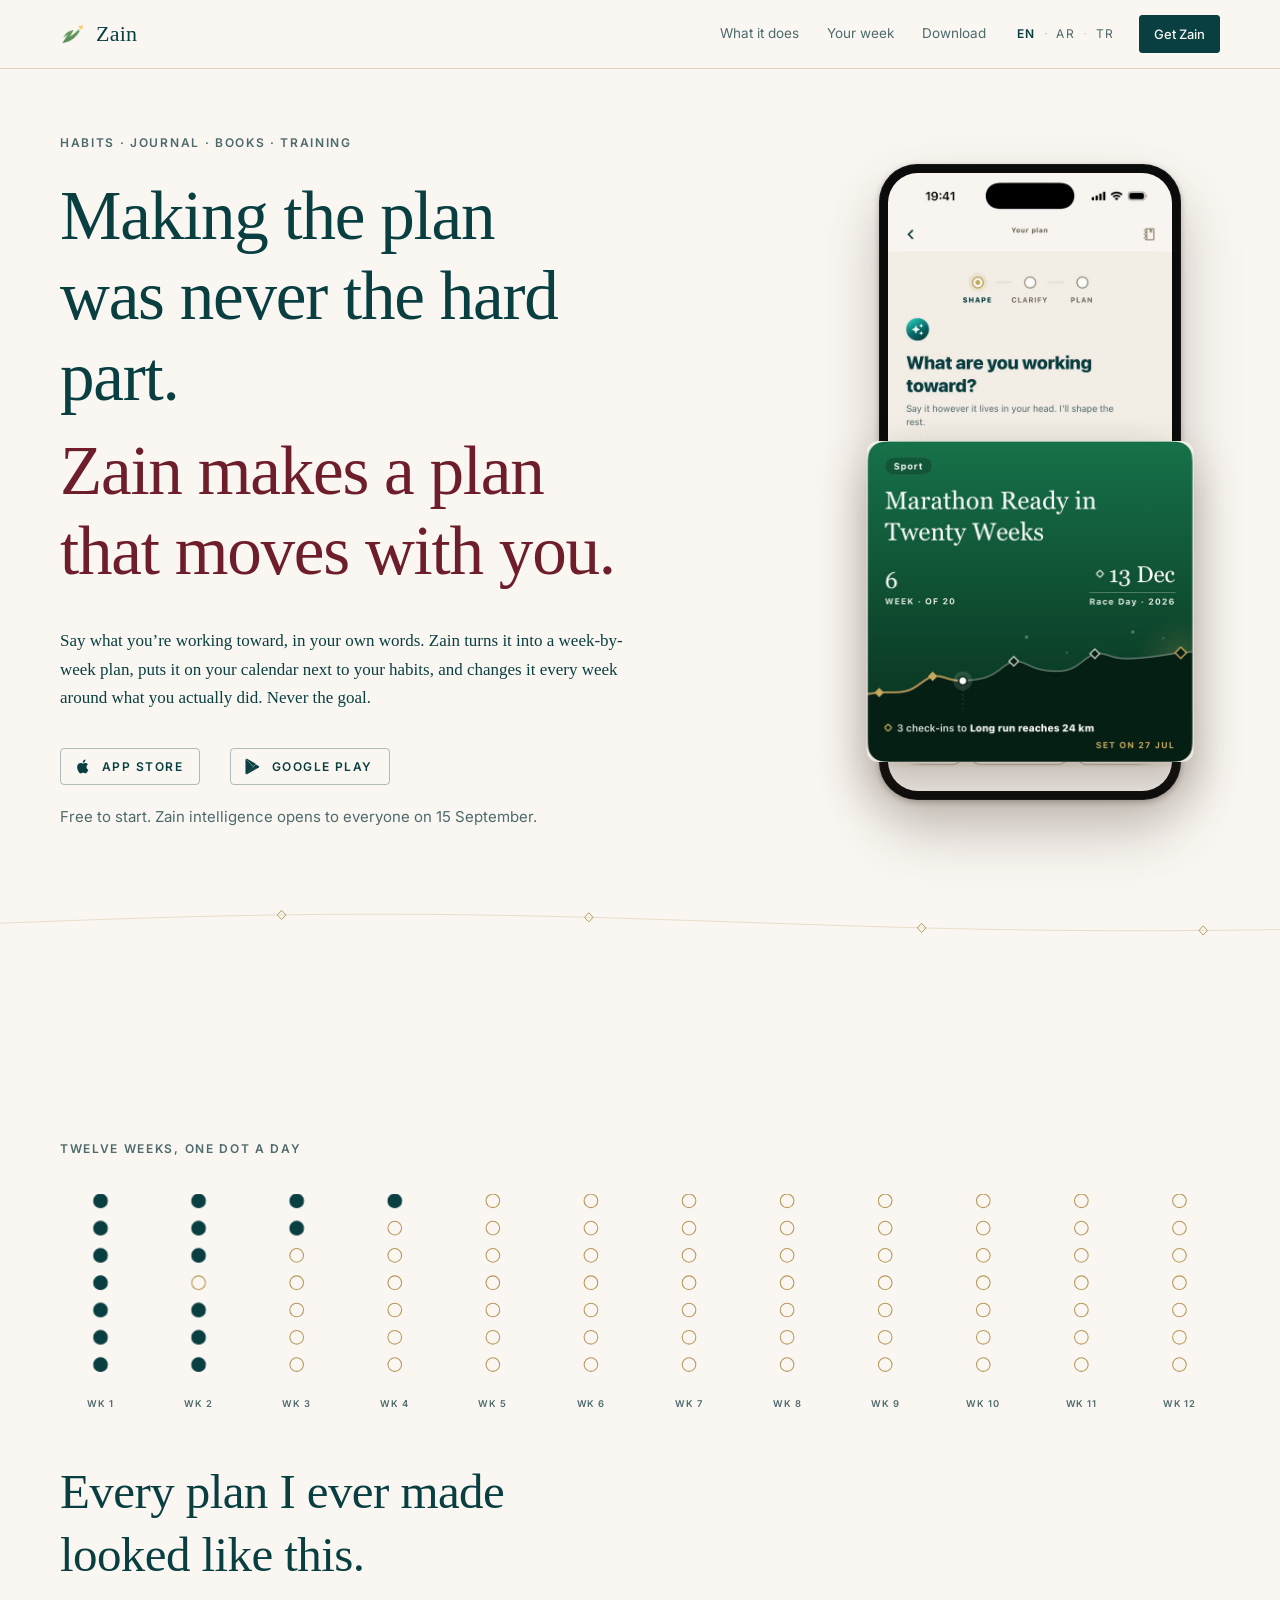
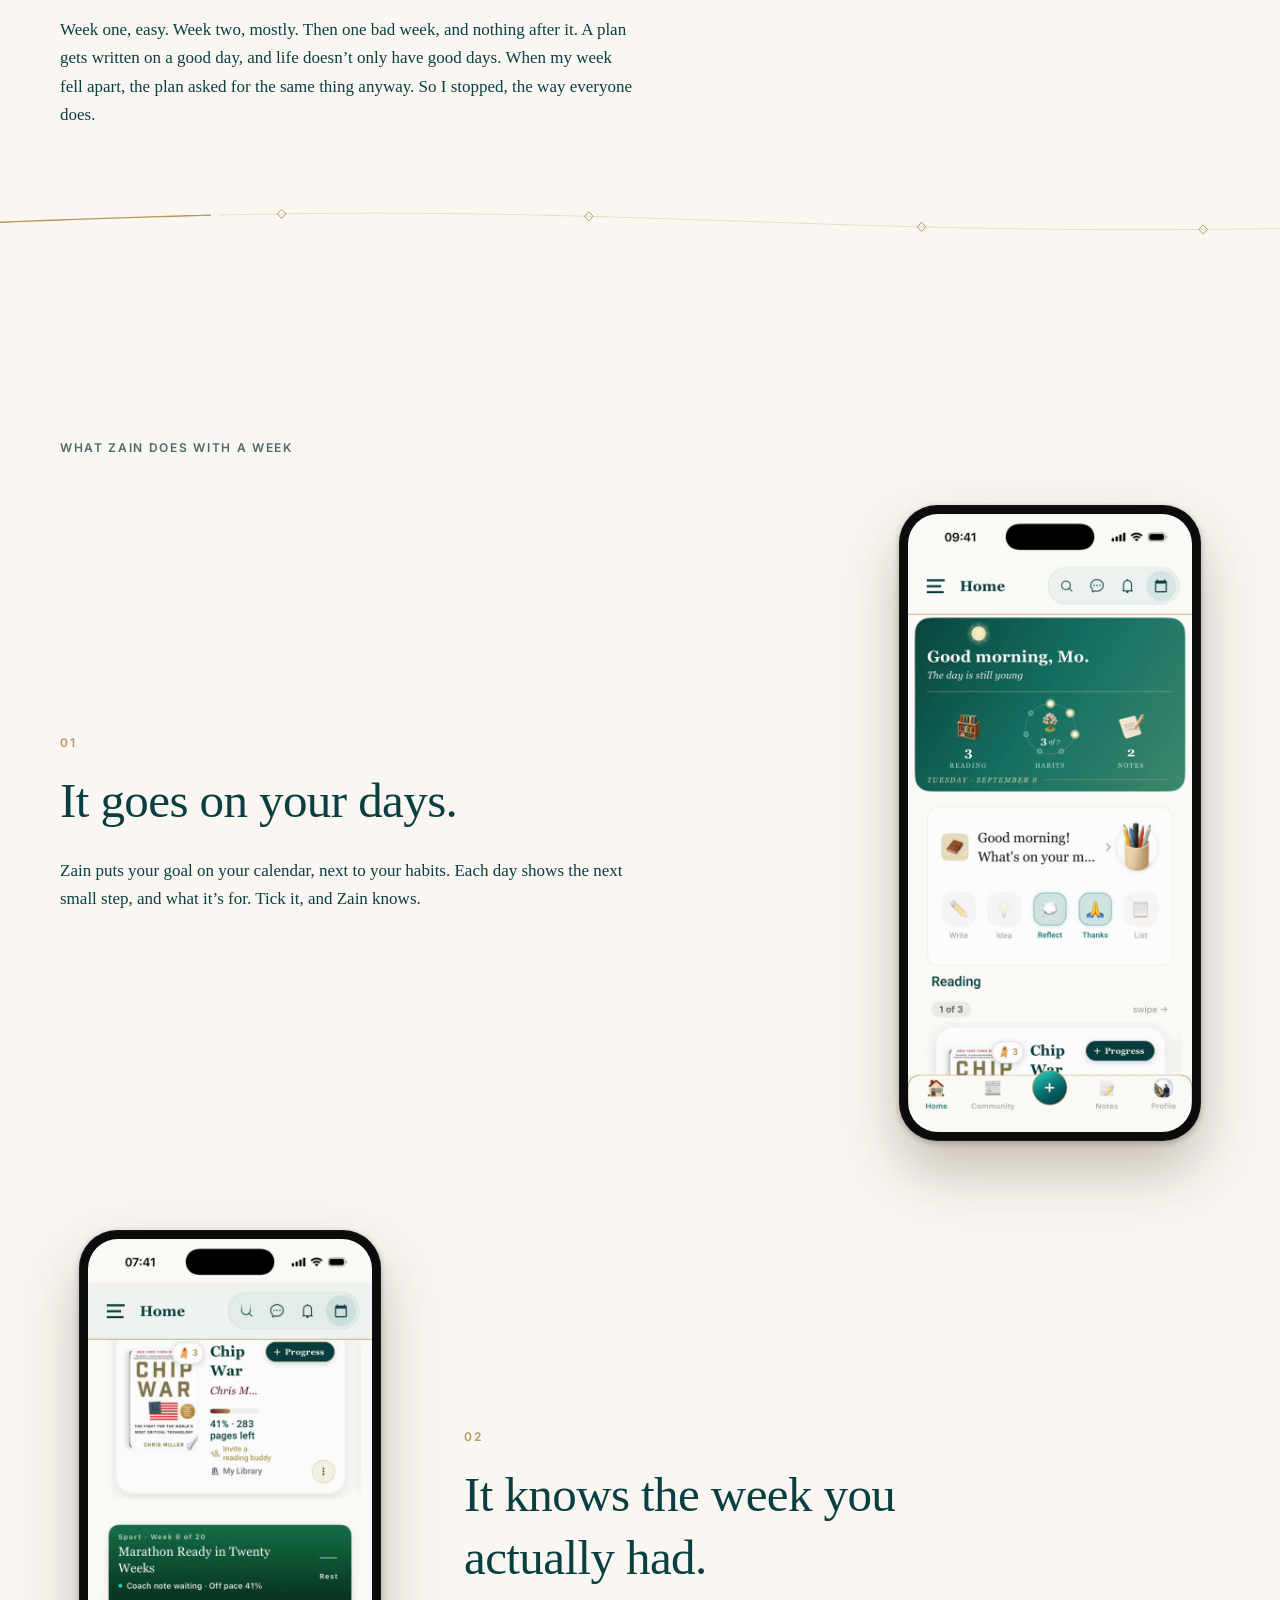
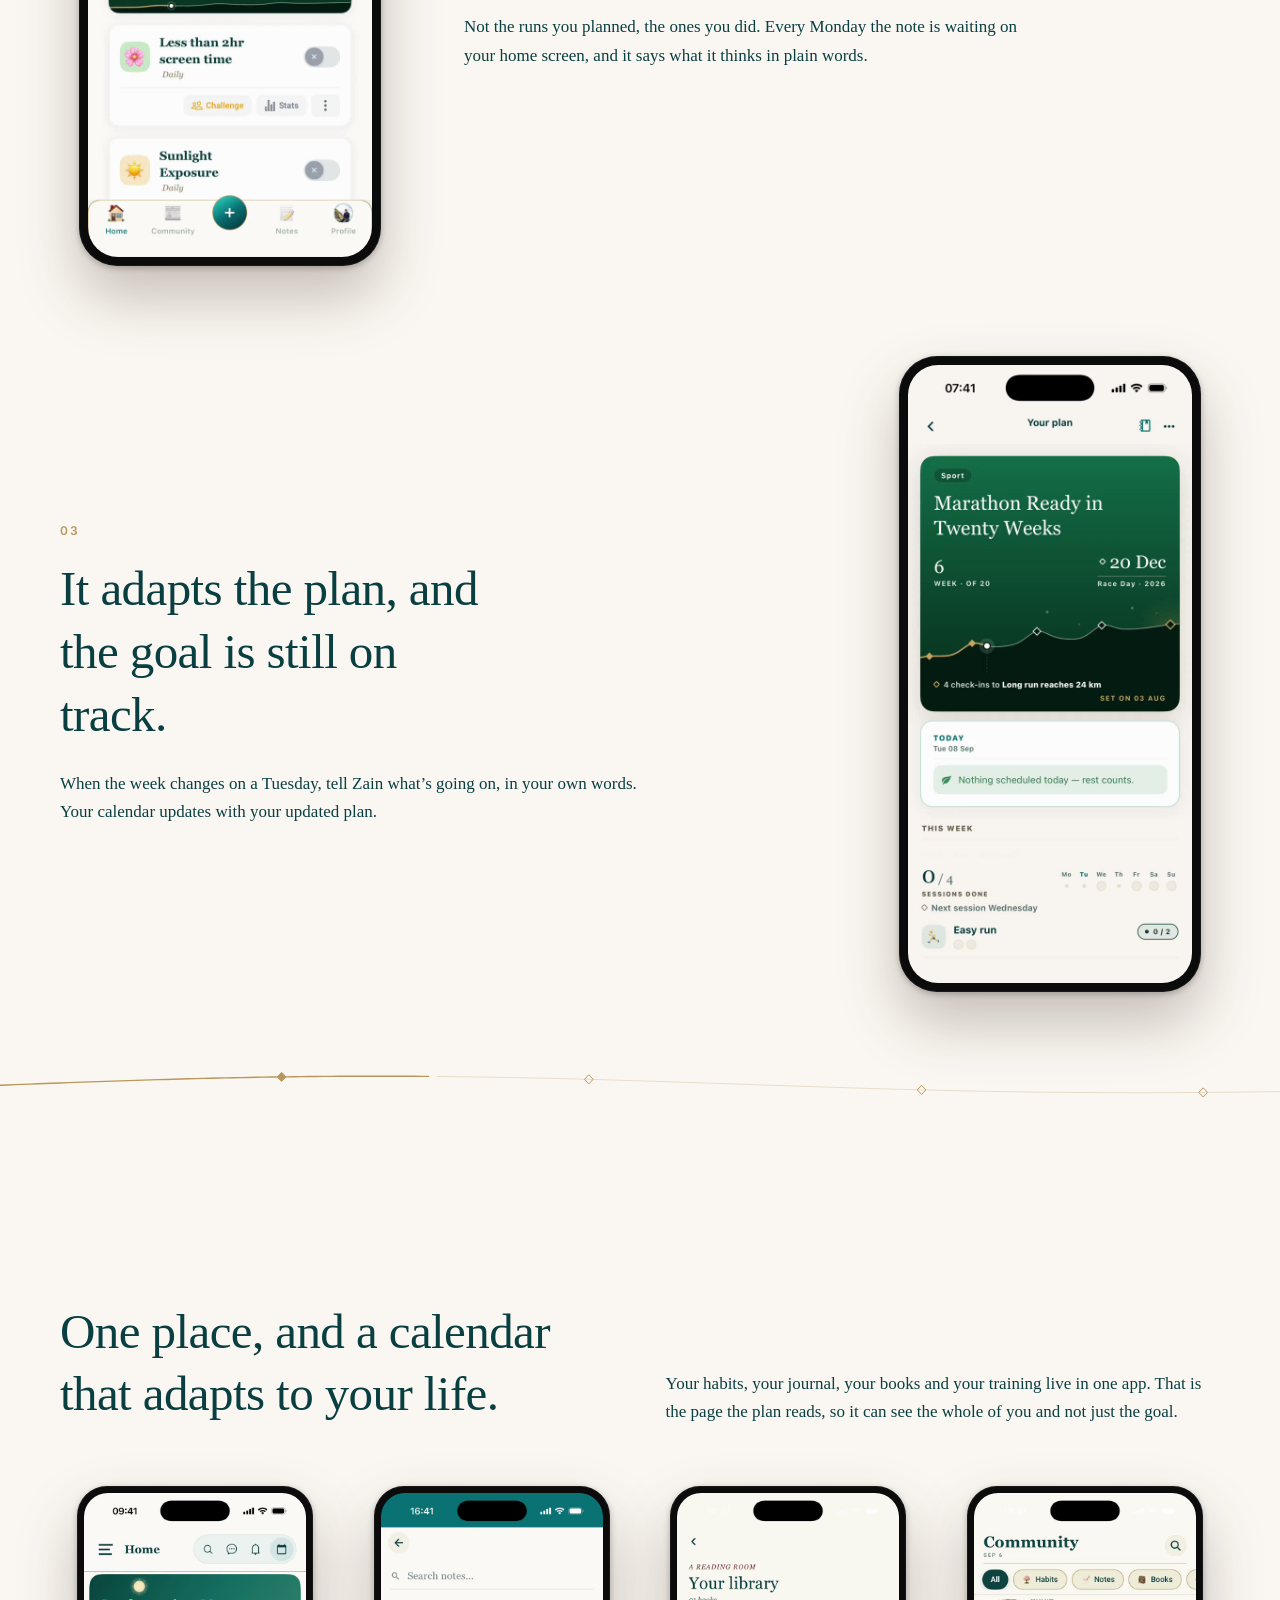
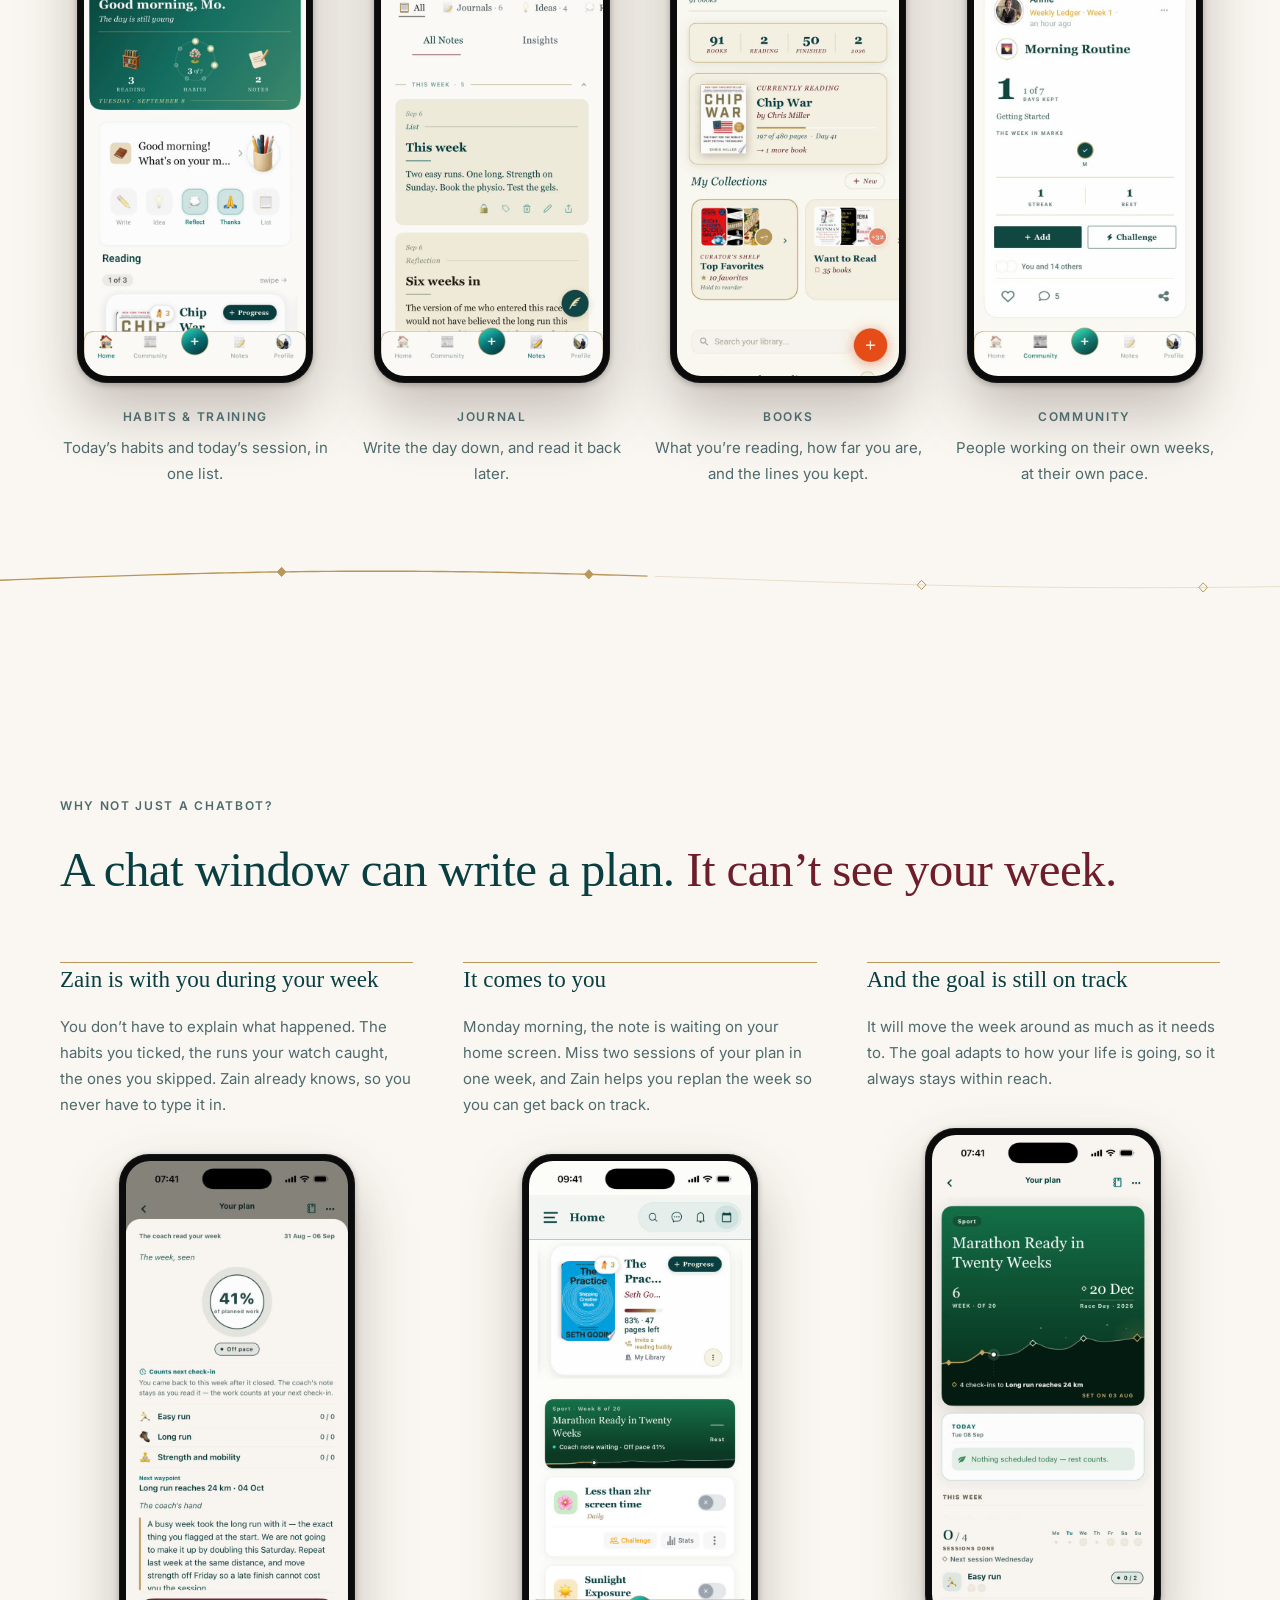
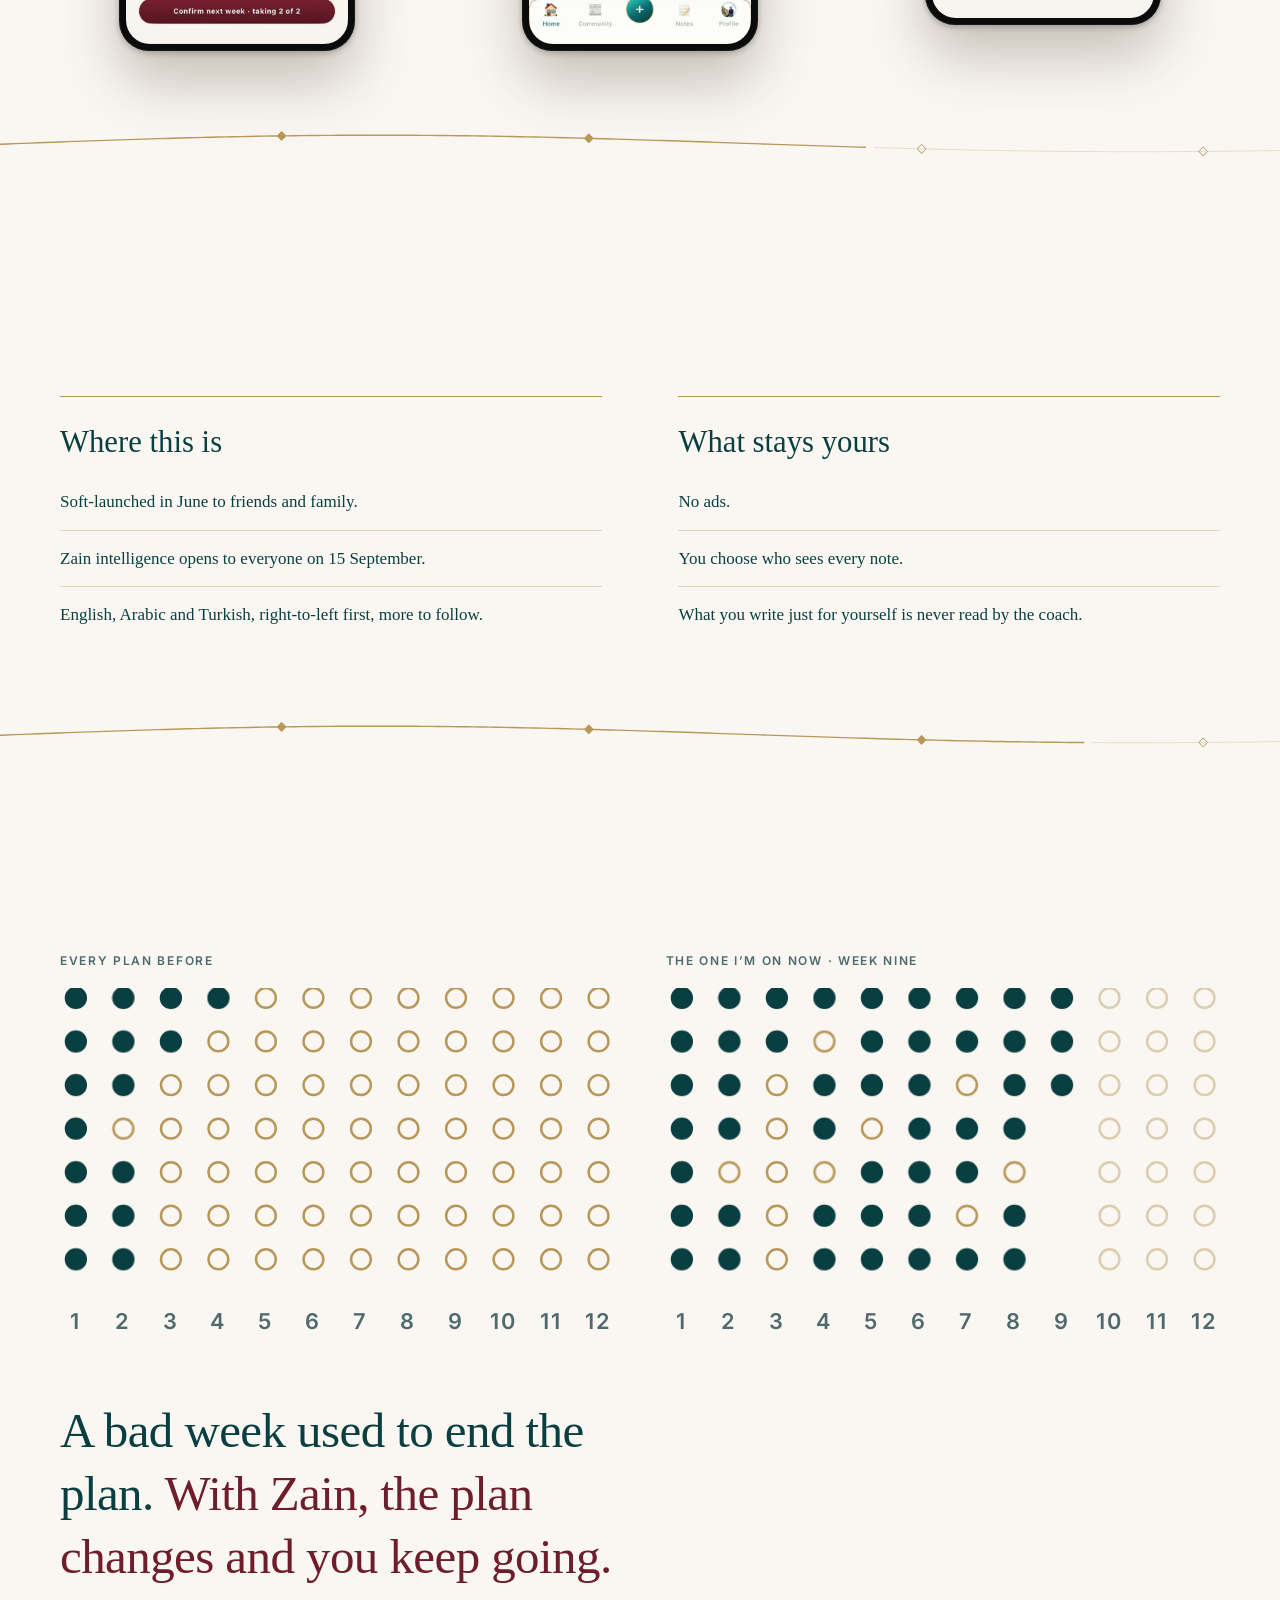
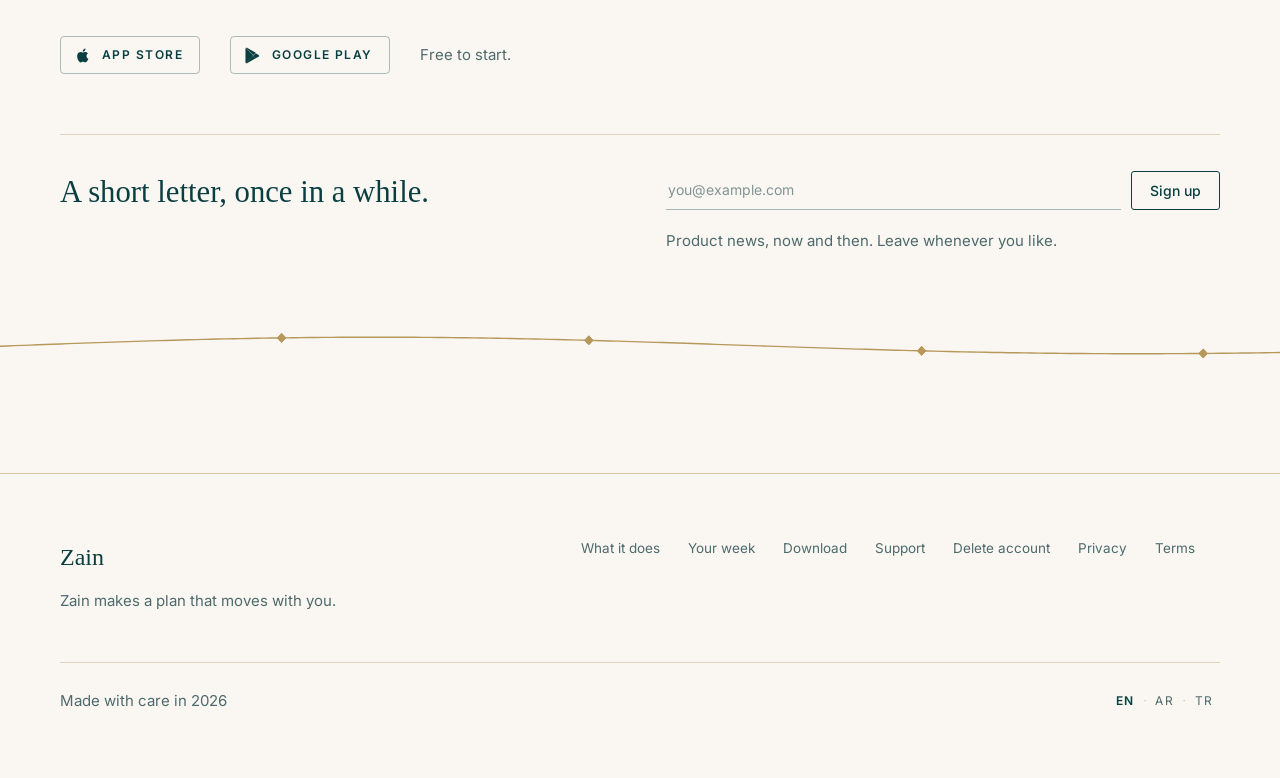
==== commit c8c22eae: "Reserve the hero card, which was the shift The plan card is absolutely positioned against the bottom" ====
--- a/index.html
+++ b/index.html
@@ -39,9 +39,7 @@
       media="print" onload="this.media='all'" />
 <noscript><link rel="stylesheet" href="https://fonts.googleapis.com/css2?family=Inter:wght@400;500;600&family=Amiri:wght@400;700&family=Tajawal:wght@400;500;700&display=swap" /></noscript>
 
-<link rel="preload" as="image" href="assets/clips/type-marathon.jpg" fetchpriority="high" />
-<link rel="stylesheet" href="chrome.css" />
-<link rel="stylesheet" href="home.css" />
+<link rel="stylesheet" href="site.css" />
 <script>document.documentElement.classList.add('js');</script>
 </head>
 
@@ -80,6 +78,15 @@
 <section class="s hero" id="top">
   <div class="wrap">
     <div class="hero__inner">
+      <div class="hero__stage" data-stage>
+        <div class="phone">
+          <div class="phone__screen">
+            <img class="phone__still" src="assets/clips/type-marathon.jpg" alt="A goal being typed into Zain in plain words." width="604" height="1314" fetchpriority="high" data-i18n-attr="alt:hero.clip_alt" />
+            <video data-clip="type-marathon" muted playsinline preload="none" loop aria-hidden="true"></video>
+          </div>
+        </div>
+        <img class="hero__card" src="assets/clips/plan-1.jpg" alt="" width="660" height="646" />
+      </div>
       <div class="hero__copy">
         <p class="eyebrow hero__eyebrow" data-i18n="hero.eyebrow">Habits · Journal · Books · Training</p>
         <h1 class="d1 hero__title" data-i18n="hero.title">Making the plan was never the hard part.</h1>
@@ -99,14 +106,6 @@
 
         <p class="cap hero__note" data-i18n="hero.note">Free to start. Zain intelligence opens to everyone on 15 September.</p>
       </div>
-
-      <div class="hero__stage" data-stage>
-        <div class="phone">
-          <video data-clip="type-marathon" poster="assets/clips/type-marathon.jpg" muted playsinline preload="none" loop
-                 aria-label="A goal being typed into Zain in plain words." data-i18n-attr="aria-label:hero.clip_alt"></video>
-        </div>
-        <img class="hero__card" src="assets/clips/plan-1.jpg" alt="" loading="lazy" />
-      </div>
     </div>
   </div>
   <svg class="terrain" data-terrain="0" aria-hidden="true"></svg>
@@ -139,8 +138,10 @@
         </div>
         <div class="step__stage will">
           <div class="phone">
-            <video data-clip="days3" poster="assets/clips/days3.jpg" muted playsinline preload="none" loop
-                   aria-label="The home screen, with today’s session listed beside the day’s habits, then ticked off." data-i18n-attr="aria-label:week.s1.clip_alt"></video>
+            <div class="phone__screen">
+            <img class="phone__still" src="assets/clips/days3.jpg" alt="The home screen, with today’s session listed beside the day’s habits, then ticked off." width="604" height="1314" loading="lazy" data-i18n-attr="alt:week.s1.clip_alt" />
+            <video data-clip="days3" muted playsinline preload="none" loop aria-hidden="true"></video>
+          </div>
           </div>
         </div>
       </article>
@@ -153,8 +154,10 @@
         </div>
         <div class="step__stage will">
           <div class="phone">
-            <video data-clip="badweek" poster="assets/clips/badweek.jpg" muted playsinline preload="none" loop
-                   aria-label="A week read back: the sessions done, the ones missed, and the coach’s note about it." data-i18n-attr="aria-label:week.s2.clip_alt"></video>
+            <div class="phone__screen">
+            <img class="phone__still" src="assets/clips/badweek.jpg" alt="A week read back: the sessions done, the ones missed, and the coach’s note about it." width="604" height="1314" loading="lazy" data-i18n-attr="alt:week.s2.clip_alt" />
+            <video data-clip="badweek" muted playsinline preload="none" loop aria-hidden="true"></video>
+          </div>
           </div>
         </div>
       </article>
@@ -167,8 +170,10 @@
         </div>
         <div class="step__stage will">
           <div class="phone">
-            <video data-clip="margin" poster="assets/clips/margin.jpg" muted playsinline preload="none" loop
-                   aria-label="A line typed to the coach, and the reply sliding up with the changed week." data-i18n-attr="aria-label:week.s3.clip_alt"></video>
+            <div class="phone__screen">
+            <img class="phone__still" src="assets/clips/margin.jpg" alt="A line typed to the coach, and the reply sliding up with the changed week." width="604" height="1314" loading="lazy" data-i18n-attr="alt:week.s3.clip_alt" />
+            <video data-clip="margin" muted playsinline preload="none" loop aria-hidden="true"></video>
+          </div>
           </div>
         </div>
       </article>
@@ -188,8 +193,10 @@
     <div class="found__row">
       <div class="found__col will">
         <div class="phone phone--sm">
-          <video data-clip="days3" poster="assets/clips/days3.jpg" muted playsinline preload="none" loop
-                 aria-label="The day’s habits and today’s training session in one list." data-i18n-attr="aria-label:found.c1.alt"></video>
+          <div class="phone__screen">
+            <img class="phone__still" src="assets/clips/days3.jpg" alt="The day’s habits and today’s training session in one list." width="604" height="1314" loading="lazy" data-i18n-attr="alt:found.c1.alt" />
+            <video data-clip="days3" muted playsinline preload="none" loop aria-hidden="true"></video>
+          </div>
         </div>
         <p class="eyebrow found__label" data-i18n="found.c1.label">Habits &amp; training</p>
         <p class="cap found__line" data-i18n="found.c1.line">Today’s habits and today’s session, in one list.</p>
@@ -197,8 +204,10 @@
 
       <div class="found__col will">
         <div class="phone phone--sm">
-          <video data-clip="notes-a" poster="assets/clips/notes-a.jpg" muted playsinline preload="none" loop
-                 aria-label="The journal, with the entries written this week." data-i18n-attr="aria-label:found.c2.alt"></video>
+          <div class="phone__screen">
+            <img class="phone__still" src="assets/clips/notes-a.jpg" alt="The journal, with the entries written this week." width="604" height="1314" loading="lazy" data-i18n-attr="alt:found.c2.alt" />
+            <video data-clip="notes-a" muted playsinline preload="none" loop aria-hidden="true"></video>
+          </div>
         </div>
         <p class="eyebrow found__label" data-i18n="found.c2.label">Journal</p>
         <p class="cap found__line" data-i18n="found.c2.line">Write the day down, and read it back later.</p>
@@ -206,8 +215,10 @@
 
       <div class="found__col will">
         <div class="phone phone--sm">
-          <video data-clip="books-a" poster="assets/clips/books-a.jpg" muted playsinline preload="none" loop
-                 aria-label="The book being read, and the shelf behind it." data-i18n-attr="aria-label:found.c3.alt"></video>
+          <div class="phone__screen">
+            <img class="phone__still" src="assets/clips/books-a.jpg" alt="The book being read, and the shelf behind it." width="604" height="1314" loading="lazy" data-i18n-attr="alt:found.c3.alt" />
+            <video data-clip="books-a" muted playsinline preload="none" loop aria-hidden="true"></video>
+          </div>
         </div>
         <p class="eyebrow found__label" data-i18n="found.c3.label">Books</p>
         <p class="cap found__line" data-i18n="found.c3.line">What you’re reading, how far you are, and the lines you kept.</p>
@@ -215,8 +226,10 @@
 
       <div class="found__col will">
         <div class="phone phone--sm">
-          <video data-clip="community" poster="assets/clips/community.jpg" muted playsinline preload="none" loop
-                 aria-label="The community feed, scrolling." data-i18n-attr="aria-label:found.c4.alt"></video>
+          <div class="phone__screen">
+            <img class="phone__still" src="assets/clips/community.jpg" alt="The community feed, scrolling." width="604" height="1314" loading="lazy" data-i18n-attr="alt:found.c4.alt" />
+            <video data-clip="community" muted playsinline preload="none" loop aria-hidden="true"></video>
+          </div>
         </div>
         <p class="eyebrow found__label" data-i18n="found.c4.label">Community</p>
         <p class="cap found__line" data-i18n="found.c4.line">People working on their own weeks, at their own pace.</p>
@@ -239,9 +252,7 @@
           <h3 class="d4" data-i18n="why.c1.title">Zain is with you during your week</h3>
           <p class="cap why__body" data-i18n="why.c1.body">You don’t have to explain what happened. The habits you ticked, the runs your watch caught, the ones you skipped. Zain already knows, so you never have to type it in.</p>
         </div>
-        <div class="phone phone--sm">
-          <img src="assets/clips/read-still.jpg" alt="The coach&#8217;s read of the week, and the sessions it counted." data-i18n-attr="alt:why.c1.alt" loading="lazy" />
-        </div>
+        <div class="phone phone--sm"><div class="phone__screen"><img src="assets/clips/read-still.jpg" alt="The coach&#8217;s read of the week, and the sessions it counted." data-i18n-attr="alt:why.c1.alt" loading="lazy" /></div></div>
       </div>
 
       <div class="why__col will">
@@ -250,9 +261,7 @@
           <h3 class="d4" data-i18n="why.c2.title">It comes to you</h3>
           <p class="cap why__body" data-i18n="why.c2.body">Monday morning, the note is waiting on your home screen. Miss two sessions of your plan in one week, and Zain helps you replan the week so you can get back on track.</p>
         </div>
-        <div class="phone phone--sm">
-          <img src="assets/clips/home-practice.jpg" alt="The home screen, with the plan&#8217;s note waiting among the day&#8217;s habits." data-i18n-attr="alt:why.c2.alt" loading="lazy" />
-        </div>
+        <div class="phone phone--sm"><div class="phone__screen"><img src="assets/clips/home-practice.jpg" alt="The home screen, with the plan&#8217;s note waiting among the day&#8217;s habits." data-i18n-attr="alt:why.c2.alt" loading="lazy" /></div></div>
       </div>
 
       <div class="why__col will">
@@ -261,9 +270,7 @@
           <h3 class="d4" data-i18n="why.c3.title">And the goal is still on track</h3>
           <p class="cap why__body" data-i18n="why.c3.body">It will move the week around as much as it needs to. The goal adapts to how your life is going, so it always stays within reach.</p>
         </div>
-        <div class="phone phone--sm">
-          <img src="assets/clips/margin-still.jpg" alt="The plan screen, showing this week&#8217;s sessions." data-i18n-attr="alt:why.c3.alt" loading="lazy" />
-        </div>
+        <div class="phone phone--sm"><div class="phone__screen"><img src="assets/clips/margin-still.jpg" alt="The plan screen, showing this week&#8217;s sessions." data-i18n-attr="alt:why.c3.alt" loading="lazy" /></div></div>
       </div>
     </div>
   </div>
--- a/site.css
+++ b/site.css
@@ -0,0 +1,630 @@
+/* ─────────────────────────────────────────────────────────────
+   Zain · thezainapp.com
+   One stylesheet for every page. Tokens and type first, then the
+   page reset, the masthead and footer that all pages share, then
+   the home page's own sections, then the secondary pages' shell.
+   The secondary pages load this AFTER styles.css and deliberately
+   avoid its class names (.btn and .footer are its; ours are .zbtn
+   and .site-footer).
+   ───────────────────────────────────────────────────────────── */
+
+*, *::before, *::after { box-sizing: border-box; }
+
+html { -webkit-text-size-adjust: 100%; scroll-behavior: smooth; }
+
+body {
+  margin: 0;
+  background: var(--paper);
+  color: var(--ink);
+  font-family: var(--serif);
+  font-size: 17px;
+  line-height: 1.6;
+  -webkit-font-smoothing: antialiased;
+  text-rendering: optimizeLegibility;
+  overflow-x: hidden;
+}
+
+img, svg, video { max-width: 100%; }
+a { color: inherit; }
+
+:focus-visible {
+  outline: 2px solid var(--teal);
+  outline-offset: 3px;
+  border-radius: 2px;
+}
+
+.sr-only {
+  position: absolute; width: 1px; height: 1px;
+  padding: 0; margin: -1px; overflow: hidden;
+  clip: rect(0 0 0 0); white-space: nowrap; border: 0;
+}
+
+:root {
+  /* palette */
+  --paper:      #FAF7F2;
+  --paper-warm: #F5F0E8;
+  --ink:        #0A3F42;
+  --ox:         #6E1E2B;
+  --gold:       #B8985A;
+  --slate:      #5A7577;   /* hairlines and rules only */
+  --slate-ink:  #4E6A6C;   /* every piece of small text — 5.4:1 on paper */
+  --teal:       #0D7377;   /* controls only */
+
+  /* grid: 1360px live width, 12 columns, 20px gutters, 12px baseline */
+  --live: 1360px;
+  --gut:  20px;
+  --base: 12px;
+  --pad:  clamp(20px, 5vw, 60px);
+
+  /* type */
+  --serif: Georgia, "Times New Roman", Times, serif;
+  --sans:  Inter, "Helvetica Neue", Helvetica, Arial, sans-serif;
+  --d1: clamp(34px, 5.4vw, 72px);
+  --d2: clamp(28px, 3.9vw, 49px);
+  --d3: clamp(22px, 2.4vw, 31px);
+  --d4: clamp(19px, 1.8vw, 25px);
+  --lh-d1: 1.16;
+  --lh-d2: 1.28;
+}
+
+/* ── measure ──────────────────────────────────────────────── */
+
+.wrap {
+  width: 100%;
+  max-width: calc(var(--live) + var(--pad) * 2);
+  margin: 0 auto;
+  padding-inline: var(--pad);
+}
+
+.zsr-only {
+  position: absolute; width: 1px; height: 1px;
+  padding: 0; margin: -1px; overflow: hidden;
+  clip: rect(0 0 0 0); white-space: nowrap; border: 0;
+}
+
+.skip-link {
+  position: absolute; left: 50%; top: 8px; transform: translate(-50%, -200%);
+  background: var(--ink); color: var(--paper);
+  font-family: var(--sans); font-size: 13px;
+  padding: 10px 18px; border-radius: 3px; z-index: 100;
+  text-decoration: none; transition: transform .18s ease;
+}
+.skip-link:focus { transform: translate(-50%, 0); }
+
+/* ── type helpers ─────────────────────────────────────────── */
+
+.eyebrow {
+  font-family: var(--sans);
+  font-size: 12px;
+  letter-spacing: .14em;
+  text-transform: uppercase;
+  font-weight: 600;
+  color: var(--slate-ink);
+  margin: 0;
+}
+
+.cap {
+  font-family: var(--sans);
+  font-size: 15px;
+  line-height: 26px;
+  color: var(--slate-ink);
+  margin: 0;
+}
+
+.d1 { font-family: var(--serif); font-size: var(--d1); line-height: var(--lh-d1); letter-spacing: -.018em; font-weight: 400; margin: 0; }
+.d2 { font-family: var(--serif); font-size: var(--d2); line-height: var(--lh-d2); letter-spacing: -.012em; font-weight: 400; margin: 0; }
+.d3 { font-family: var(--serif); font-size: var(--d3); line-height: 1.42; font-weight: 400; margin: 0; }
+.d4 { font-family: var(--serif); font-size: var(--d4); line-height: 1.44; font-weight: 400; margin: 0; }
+.ox { color: var(--ox); }
+.body {
+  font-family: var(--serif);
+  font-size: clamp(17px, 1.25vw, 19px);
+  line-height: 1.66;
+  color: var(--ink);
+  margin: 0;
+  max-width: 34em;
+}
+
+.rule { height: 0; border: 0; border-top: 1px solid var(--gold); margin: 0; }
+
+/* ── the button ───────────────────────────────────────────── */
+
+.zbtn {
+  display: inline-flex; align-items: center; justify-content: center; gap: 9px;
+  font-family: var(--sans); font-size: 14px; font-weight: 500;
+  text-decoration: none; cursor: pointer;
+  border: 1px solid var(--ink); border-radius: 3px;
+  padding: 10px 18px; color: var(--paper); background: var(--ink);
+  transition: background .2s ease, color .2s ease, border-color .2s ease;
+}
+.zbtn:hover { background: var(--teal); border-color: var(--teal); color: var(--paper); }
+.zbtn--sm { padding: 8px 14px; font-size: 13px; }
+.zbtn--ghost { background: none; color: var(--ink); }
+.zbtn--ghost:hover { background: var(--ink); color: var(--paper); }
+
+/* ── masthead ─────────────────────────────────────────────── */
+
+.masthead {
+  position: sticky; top: 0; z-index: 40;
+  background: rgba(250, 247, 242, .92);
+  backdrop-filter: saturate(140%) blur(10px);
+  -webkit-backdrop-filter: saturate(140%) blur(10px);
+  border-bottom: 1px solid rgba(184, 152, 90, .38);
+}
+
+.masthead__inner { display: flex; align-items: center; gap: 24px; min-height: 68px; }
+
+.masthead__brand {
+  display: inline-flex; align-items: center; gap: 10px;
+  text-decoration: none; margin-inline-end: auto; color: var(--ink);
+}
+.masthead__mark { width: 26px; height: 26px; display: block; }
+.masthead__wordmark { font-family: var(--serif); font-size: 22px; letter-spacing: .01em; }
+
+.masthead__nav { display: flex; gap: 28px; }
+.masthead__nav a {
+  font-family: var(--sans); font-size: 13.5px; color: var(--slate-ink);
+  text-decoration: none; padding-block: 6px;
+  border-bottom: 1px solid transparent;
+  transition: color .2s ease, border-color .2s ease;
+}
+.masthead__nav a:hover { color: var(--ink); border-bottom-color: var(--gold); }
+
+.masthead__actions { display: flex; align-items: center; gap: 18px; }
+
+/* language switch — three languages, the current one is stated */
+.langs { display: flex; align-items: center; gap: 2px; }
+.langs button {
+  appearance: none; background: none; border: 0; cursor: pointer;
+  font-family: var(--sans); font-size: 12px; letter-spacing: .1em;
+  text-transform: uppercase; color: var(--slate-ink);
+  padding: 6px 7px; border-radius: 2px;
+  transition: color .2s ease;
+}
+.langs button:hover { color: var(--ink); }
+.langs button[aria-current="true"] { color: var(--ink); font-weight: 600; }
+.langs span { color: rgba(90, 117, 119, .5); font-size: 11px; }
+
+/* ── footer ───────────────────────────────────────────────── */
+
+.site-footer {
+  background: var(--paper);
+  border-top: 1px solid rgba(184, 152, 90, .5);
+  padding-block: clamp(40px, 5vw, 64px);
+  color: var(--ink);
+}
+.footer__inner { display: grid; grid-template-columns: minmax(0, 1fr) minmax(0, 1.4fr); gap: clamp(28px, 5vw, 72px); align-items: start; }
+.footer__wordmark { font-family: var(--serif); font-size: 24px; margin: 0; color: var(--ink); }
+.footer__line { margin-top: calc(var(--base) * 1); }
+.footer__nav { display: flex; flex-wrap: wrap; gap: 12px 28px; align-items: flex-start; }
+.footer__nav a {
+  font-family: var(--sans); font-size: 13.5px; color: var(--slate-ink); text-decoration: none;
+  border-bottom: 1px solid transparent; transition: color .2s ease, border-color .2s ease;
+}
+.footer__nav a:hover { color: var(--ink); border-bottom-color: var(--gold); }
+.footer__base {
+  display: flex; flex-wrap: wrap; gap: 16px 24px; align-items: center; justify-content: space-between;
+  margin-top: calc(var(--base) * 4);
+  padding-top: calc(var(--base) * 2);
+  border-top: 1px solid rgba(184, 152, 90, .38);
+}
+
+/* ── focus ────────────────────────────────────────────────── */
+
+.masthead :focus-visible,
+.site-footer :focus-visible,
+.skip-link:focus-visible {
+  outline: 2px solid var(--teal);
+  outline-offset: 3px;
+  border-radius: 2px;
+}
+
+/* ── responsive ───────────────────────────────────────────── */
+
+@media (max-width: 860px) {
+  .masthead__nav { display: none; }
+  .footer__inner { grid-template-columns: 1fr; }
+}
+@media (max-width: 520px) {
+  .masthead__actions .zbtn { display: none; }
+}
+
+/* ── Arabic ───────────────────────────────────────────────── */
+
+body.lang-ar .masthead__wordmark,
+body.lang-ar .footer__wordmark { font-family: Amiri, Georgia, serif; }
+body.lang-ar .masthead__nav a,
+body.lang-ar .footer__nav a,
+body.lang-ar .zbtn,
+body.lang-ar .eyebrow,
+body.lang-ar .cap { font-family: Tajawal, Inter, sans-serif; letter-spacing: 0; }
+
+/* ── store row ────────────────────────────────────────────── */
+
+.stores { display: flex; flex-wrap: wrap; align-items: center; gap: 14px 30px; }
+.store {
+  display: inline-flex; align-items: center; gap: 10px;
+  text-decoration: none; color: var(--ink);
+  padding: 8px 16px 8px 12px;
+  border: 1px solid rgba(10, 63, 66, .32); border-radius: 4px;
+  transition: border-color .2s ease, background .2s ease;
+}
+.store:hover { border-color: var(--ink); background: rgba(184, 152, 90, .10); }
+.store svg { display: block; flex: none; }
+.store span {
+  font-family: var(--sans); font-size: 12px; letter-spacing: .12em;
+  text-transform: uppercase; font-weight: 600;
+}
+
+/* ── sections ─────────────────────────────────────────────── */
+
+.s { position: relative; padding-block: clamp(56px, 8vw, 108px); }
+.s + .s { padding-top: clamp(48px, 7vw, 96px); }
+
+/* the gold terrain, one motif, advancing down the page */
+.terrain { display: block; width: 100%; height: 40px; margin-top: clamp(40px, 6vw, 80px); overflow: visible; }
+
+/* ── phones ───────────────────────────────────────────────── */
+
+.phone {
+  background: #0b0b0b;
+  border-radius: 38px;
+  padding: 9px;
+  box-shadow: 0 30px 60px rgba(62, 42, 30, .28),
+              0 2px 6px rgba(0, 0, 0, .25),
+              inset 0 0 0 1px rgba(255, 255, 255, .06);
+  width: 100%;
+  max-width: 302px;
+  margin-inline: auto;
+}
+/* The still is the picture; the clip fades in over it once it plays, so
+   the phone reads the same with scripting off, with motion reduced, or
+   before the video has a frame. */
+.phone__screen {
+  position: relative;
+  aspect-ratio: 604 / 1314;
+  border-radius: 30px;
+  overflow: hidden;
+  background: #000;
+}
+.phone__screen img, .phone__screen video {
+  display: block; width: 100%; height: 100%;
+  object-fit: cover;
+}
+.phone__screen video {
+  position: absolute; inset: 0; height: 100%;
+  opacity: 0; transition: opacity .35s ease;
+}
+.phone__screen video.playing { opacity: 1; }
+.phone--sm { max-width: 236px; border-radius: 30px; padding: 7px; }
+.phone--sm .phone__screen { border-radius: 24px; }
+
+/* ── hero ─────────────────────────────────────────────────── */
+
+.hero { padding-top: clamp(40px, 5vw, 72px); }
+.hero__inner {
+  display: grid;
+  grid-template-columns: minmax(0, 1fr) minmax(0, 380px);
+  gap: clamp(32px, 5vw, 80px);
+  align-items: center;
+}
+.hero__copy { order: 1; }
+.hero__stage { order: 2; }
+.hero__eyebrow { margin-bottom: calc(var(--base) * 2); }
+.hero__title { max-width: 15ch; }
+.hero__title + .hero__title { margin-top: calc(var(--base) * 1.2); max-width: 17ch; }
+.hero__body { margin-top: calc(var(--base) * 3); }
+.hero__stores { margin-top: calc(var(--base) * 3); }
+.hero__note { margin-top: calc(var(--base) * 1.6); }
+
+.hero__stage { position: relative; }
+.hero__card {
+  position: absolute;
+  left: 50%; bottom: 6%;
+  width: 86%;
+  height: auto;
+  /* Anchored to the bottom, so an unknown height means the card's own top
+     edge jumps when the file finally arrives — a layout shift of exactly
+     the card's height. Reserve the ratio. */
+  aspect-ratio: 1110 / 1087;
+  transform: translate(-50%, 34%);
+  opacity: 0;
+  border-radius: 12px;
+  box-shadow: 0 24px 48px rgba(62, 42, 30, .30);
+  transition: transform .95s cubic-bezier(.2, .8, .2, 1), opacity .6s ease;
+  transition-delay: 1.5s;
+}
+.hero__stage.in .hero__card { transform: translate(-50%, 0); opacity: 1; }
+
+/* ── dot grids ────────────────────────────────────────────── */
+
+.dots {
+  direction: ltr; display: block; width: 100%; height: auto;
+  aspect-ratio: 1360 / 256;   /* the full grid; JS restates it per variant */
+}
+/* The compact grid, and the full one below the width where home.js switches
+   the full grid to compact geometry (720px). Keep the two in step. */
+.dots[data-compact="1"] { aspect-ratio: 280 / 178; }
+@media (max-width: 719px) { .dots { aspect-ratio: 280 / 178; } }
+.dots circle { fill: none; stroke: var(--gold); stroke-width: 1.25; }
+.dots circle.faint { opacity: .45; }
+.dots circle.on { fill: var(--ink); stroke: var(--ink); opacity: 0; transform-box: fill-box; transform-origin: center; transform: scale(.4); }
+.dots.in circle.on { animation: dotpop .28s cubic-bezier(.2, .8, .2, 1) forwards; animation-delay: var(--d); }
+.dots text {
+  font-family: var(--sans); font-size: 11px; font-weight: 600;
+  letter-spacing: .1em; text-transform: uppercase;
+  fill: var(--slate-ink); text-anchor: middle;
+}
+@keyframes dotpop { to { opacity: 1; transform: scale(1); } }
+
+/* ── the bad week ─────────────────────────────────────────── */
+
+.badweek__grid { margin-block: calc(var(--base) * 3) calc(var(--base) * 4); }
+.badweek__title { max-width: 20ch; }
+.badweek__body { margin-top: calc(var(--base) * 2.5); }
+
+/* ── the three steps ──────────────────────────────────────── */
+
+.steps { display: grid; gap: clamp(56px, 7vw, 104px); margin-top: calc(var(--base) * 4); }
+.step {
+  display: grid;
+  grid-template-columns: minmax(0, 1fr) minmax(0, 340px);
+  gap: clamp(28px, 5vw, 72px);
+  align-items: center;
+}
+.step:nth-child(even) { grid-template-columns: minmax(0, 340px) minmax(0, 1fr); }
+.step:nth-child(even) .step__copy { order: 2; }
+.step:nth-child(even) .step__stage { order: 1; }
+.step__no {
+  font-family: var(--sans); font-size: 12px; font-weight: 600;
+  letter-spacing: .14em; color: var(--gold);
+  margin: 0 0 calc(var(--base) * 1.5);
+}
+.step__title { max-width: 18ch; }
+.step__body { margin-top: calc(var(--base) * 2); }
+.step__rule { margin-bottom: calc(var(--base) * 2); max-width: 420px; }
+
+/* ── the foundation ───────────────────────────────────────── */
+
+.found__head { display: grid; grid-template-columns: minmax(0, 1fr) minmax(0, 1fr); gap: clamp(24px, 4vw, 64px); align-items: end; }
+.found__row {
+  display: grid; grid-template-columns: repeat(4, minmax(0, 1fr));
+  gap: clamp(16px, 2vw, 28px);
+  margin-top: calc(var(--base) * 5);
+}
+.found__col { text-align: center; }
+.found__label { margin-top: calc(var(--base) * 2); }
+.found__line { margin-top: calc(var(--base) * .75); text-align: center; }
+
+/* ── why not a chatbot ────────────────────────────────────── */
+
+.why__cols {
+  display: grid; grid-template-columns: repeat(3, minmax(0, 1fr));
+  gap: clamp(24px, 4vw, 50px);
+  margin-top: calc(var(--base) * 5);
+}
+.why__col > .rule { margin-bottom: calc(var(--base) * 2); }
+.why__body { margin-top: calc(var(--base) * 1.5); }
+.why__col .phone { margin-top: calc(var(--base) * 3); }
+
+/* ── where this is ────────────────────────────────────────── */
+
+.where__cols {
+  display: grid; grid-template-columns: repeat(2, minmax(0, 1fr));
+  gap: clamp(32px, 6vw, 96px);
+  margin-top: calc(var(--base) * 3);
+}
+.where__col > .rule { margin-bottom: calc(var(--base) * 2); }
+.where__list { list-style: none; margin: calc(var(--base) * 2) 0 0; padding: 0; }
+.where__list li {
+  font-family: var(--serif); font-size: clamp(17px, 1.2vw, 19px); line-height: 1.6;
+  padding-block: 14px;
+  border-top: 1px solid rgba(184, 152, 90, .38);
+}
+.where__list li:first-child { border-top: 0; padding-top: 0; }
+
+/* ── close and download ───────────────────────────────────── */
+
+.close__grids {
+  display: grid; grid-template-columns: repeat(2, minmax(0, 1fr));
+  gap: clamp(24px, 4vw, 60px);
+}
+.close__grid-label { margin-bottom: calc(var(--base) * 1.5); }
+.close__title { margin-top: calc(var(--base) * 5); max-width: 24ch; }
+.close__stores { margin-top: calc(var(--base) * 4); }
+
+.letter {
+  margin-top: calc(var(--base) * 5);
+  padding-top: calc(var(--base) * 3);
+  border-top: 1px solid rgba(184, 152, 90, .38);
+  display: grid; grid-template-columns: minmax(0, 1fr) minmax(0, 1fr);
+  gap: clamp(20px, 4vw, 60px); align-items: start;
+}
+.letter__form { display: flex; gap: 10px; flex-wrap: wrap; }
+.letter__form input {
+  flex: 1 1 220px; min-width: 0;
+  font-family: var(--sans); font-size: 14px; color: var(--ink);
+  background: transparent;
+  border: 0; border-bottom: 1px solid rgba(10, 63, 66, .35);
+  padding: 10px 2px;
+}
+.letter__form input::placeholder { color: rgba(78, 106, 108, .7); }
+.letter__form input:focus { outline: 0; border-bottom-color: var(--teal); }
+.letter__note { margin-top: calc(var(--base) * 1.5); }
+.letter__ok { margin-top: calc(var(--base) * 1.5); color: var(--ox); }
+
+/* ── reveals — only when JS is running, so the page reads without it ── */
+
+.js .will { opacity: 0; transform: translateY(14px); transition: opacity .7s ease, transform .7s ease; }
+.js .will.in { opacity: 1; transform: none; }
+
+/* ── responsive ───────────────────────────────────────────── */
+
+@media (max-width: 1080px) {
+  .found__row { grid-template-columns: repeat(2, minmax(0, 1fr)); gap: clamp(28px, 4vw, 40px); }
+  .why__cols { grid-template-columns: 1fr; gap: clamp(36px, 6vw, 56px); }
+  .why__col { display: grid; grid-template-columns: minmax(0, 1fr) minmax(0, 240px); gap: 32px; align-items: start; }
+  .why__col .phone { margin-top: 0; }
+}
+
+@media (max-width: 860px) {
+  .hero__inner { grid-template-columns: 1fr; }
+  .hero__copy { order: 2; }
+  .hero__stage { order: 1; max-width: 320px; margin-inline: auto; }
+  .step, .step:nth-child(even),
+  .found__head, .where__cols, .letter { grid-template-columns: 1fr; }
+  .step__stage { max-width: 300px; margin-inline: auto; }
+  .step:nth-child(even) .step__copy { order: 0; }
+  .step:nth-child(even) .step__stage { order: 0; }
+  .close__grids { grid-template-columns: 1fr; gap: clamp(28px, 6vw, 40px); }
+  .why__col { grid-template-columns: 1fr; }
+  .why__col .phone { margin-top: calc(var(--base) * 2); }
+  .found__row { margin-top: calc(var(--base) * 3); }
+}
+
+@media (max-width: 520px) {
+  .found__row { grid-template-columns: 1fr; gap: clamp(32px, 8vw, 44px); }
+  .terrain { height: 28px; }
+}
+
+/* ── motion off ───────────────────────────────────────────── */
+
+@media (prefers-reduced-motion: reduce) {
+  html { scroll-behavior: auto; }
+  .js .will { opacity: 1; transform: none; transition: none; }
+  .dots circle.on { opacity: 1; transform: none; animation: none !important; }
+  .hero__card { opacity: 1; transform: translate(-50%, 0); transition: none; }
+}
+
+/* ── right to left ────────────────────────────────────────── */
+
+[dir="rtl"] .step:nth-child(even) .step__copy { order: 2; }
+[dir="rtl"] .step:nth-child(even) .step__stage { order: 1; }
+[dir="rtl"] .store { padding: 8px 12px 8px 16px; }
+
+/* Arabic: Amiri for display, Tajawal for text. Turkish uses the Latin set. */
+body.lang-ar { font-family: Amiri, Georgia, serif; }
+body.lang-ar .d1,
+body.lang-ar .d2,
+body.lang-ar .d3,
+body.lang-ar .d4,
+body.lang-ar .body,
+body.lang-ar .masthead__wordmark,
+body.lang-ar .footer__wordmark,
+body.lang-ar .where__list li { font-family: Amiri, Georgia, serif; }
+body.lang-ar .eyebrow,
+body.lang-ar .cap,
+body.lang-ar .zbtn,
+body.lang-ar .store span,
+body.lang-ar .masthead__nav a,
+body.lang-ar .footer__nav a,
+body.lang-ar .letter__form input,
+body.lang-ar .step__no { font-family: Tajawal, Inter, sans-serif; letter-spacing: 0; }
+body.lang-ar .eyebrow { letter-spacing: 0; }
+body.lang-ar .d1 { line-height: 1.34; }
+body.lang-ar .d2 { line-height: 1.44; }
+/* Amiri and Tajawal both set smaller than Georgia and Inter at the same
+   size, so the Arabic reading sizes are nudged up to match the English. */
+body.lang-ar .body { font-size: clamp(18px, 1.35vw, 21px); line-height: 1.9; }
+body.lang-ar .cap { font-size: 16px; line-height: 29px; }
+body.lang-ar .where__list li { font-size: clamp(18px, 1.3vw, 20px); line-height: 1.8; }
+body.lang-ar .eyebrow { font-size: 13px; }
+
+/* ─────────────────────────────────────────────────────────────
+   Secondary pages
+   support / privacy / terms / delete-account share one shell:
+   <main class="legal-page"> with a .legal-header and a
+   .legal-content. styles.css never gave that shell a measure, so
+   the writing ran the full width of the window. These rules set
+   the measure and the type; the words themselves are untouched.
+   ───────────────────────────────────────────────────────────── */
+
+.legal-page {
+  background: var(--paper);
+  /* styles.css sets --text-muted to #9CABA9, which is 2.2:1 on paper. Inline
+     styles on these pages reach for it, so the shell redefines it. */
+  --text-muted: var(--slate-ink);
+}
+
+.legal-header {
+  padding-block: clamp(40px, 6vw, 72px) clamp(24px, 3vw, 36px);
+  border-bottom: 1px solid rgba(184, 152, 90, .38);
+  margin-bottom: clamp(32px, 4vw, 56px);
+}
+.legal-header .section-container,
+.legal-content {
+  width: 100%;
+  max-width: calc(760px + var(--pad) * 2);
+  margin: 0 auto;
+  padding-inline: var(--pad);
+}
+
+.legal-title {
+  font-family: var(--serif); font-weight: 400;
+  font-size: var(--d2); line-height: var(--lh-d2); letter-spacing: -.012em;
+  color: var(--ink); margin: 0;
+}
+.legal-updated {
+  font-family: var(--sans); font-size: 14px; color: var(--slate-ink);
+  margin: calc(var(--base) * 1.5) 0 0;
+}
+
+.legal-content { padding-bottom: clamp(48px, 6vw, 88px); color: var(--ink); }
+.legal-content h2 {
+  font-family: var(--serif); font-weight: 400;
+  font-size: var(--d3); line-height: 1.42; color: var(--ink);
+  margin: calc(var(--base) * 4) 0 calc(var(--base) * 1.5);
+}
+.legal-content h3 {
+  font-family: var(--serif); font-weight: 400;
+  font-size: var(--d4); line-height: 1.44; color: var(--ink);
+  margin: calc(var(--base) * 3) 0 calc(var(--base) * 1);
+}
+.legal-content p,
+.legal-content li {
+  font-family: var(--serif); font-size: 17px; line-height: 1.66; color: var(--ink);
+}
+.legal-content p { margin: 0 0 calc(var(--base) * 1.5); }
+.legal-content ul, .legal-content ol { margin: 0 0 calc(var(--base) * 2); padding-inline-start: 22px; }
+.legal-content li { margin-bottom: calc(var(--base) * .75); }
+.legal-content a { color: var(--ox); text-decoration: underline; text-underline-offset: 2px; }
+.legal-content hr { border: 0; border-top: 1px solid rgba(184, 152, 90, .38); margin-block: calc(var(--base) * 3); }
+
+.legal-content .contact-box {
+  border: 1px solid rgba(184, 152, 90, .5);
+  border-radius: 4px;
+  padding: clamp(20px, 3vw, 32px);
+  margin-bottom: calc(var(--base) * 4);
+}
+
+.legal-content .faq-item { border-bottom: 1px solid rgba(184, 152, 90, .38); }
+.legal-content .faq-question {
+  font-family: var(--serif); font-size: 19px; line-height: 1.5; color: var(--ink);
+  cursor: pointer; padding-block: 18px;
+  display: flex; align-items: baseline; justify-content: space-between; gap: 16px;
+}
+.legal-content .faq-question span:last-child { color: var(--gold); font-family: var(--sans); }
+.legal-content .faq-answer { overflow: hidden; max-height: 0; transition: max-height .3s ease; }
+.legal-content .faq-answer > *:first-child { padding-top: 2px; }
+.legal-content .faq-item.open .faq-answer { padding-bottom: 8px; }
+
+.legal-content .form-group { margin-bottom: calc(var(--base) * 2); }
+.legal-content label {
+  display: block; font-family: var(--sans); font-size: 13px; letter-spacing: .04em;
+  color: var(--slate-ink); margin-bottom: 6px;
+}
+.legal-content input,
+.legal-content select,
+.legal-content textarea {
+  width: 100%; font-family: var(--sans); font-size: 15px; color: var(--ink);
+  background: transparent; border: 1px solid rgba(10, 63, 66, .3); border-radius: 3px;
+  padding: 10px 12px;
+}
+.legal-content textarea { min-height: 130px; resize: vertical; }
+.legal-content input:focus,
+.legal-content select:focus,
+.legal-content textarea:focus { outline: 0; border-color: var(--teal); }
+
+@media (prefers-reduced-motion: reduce) {
+  .legal-content .faq-answer { transition: none; }
+}
